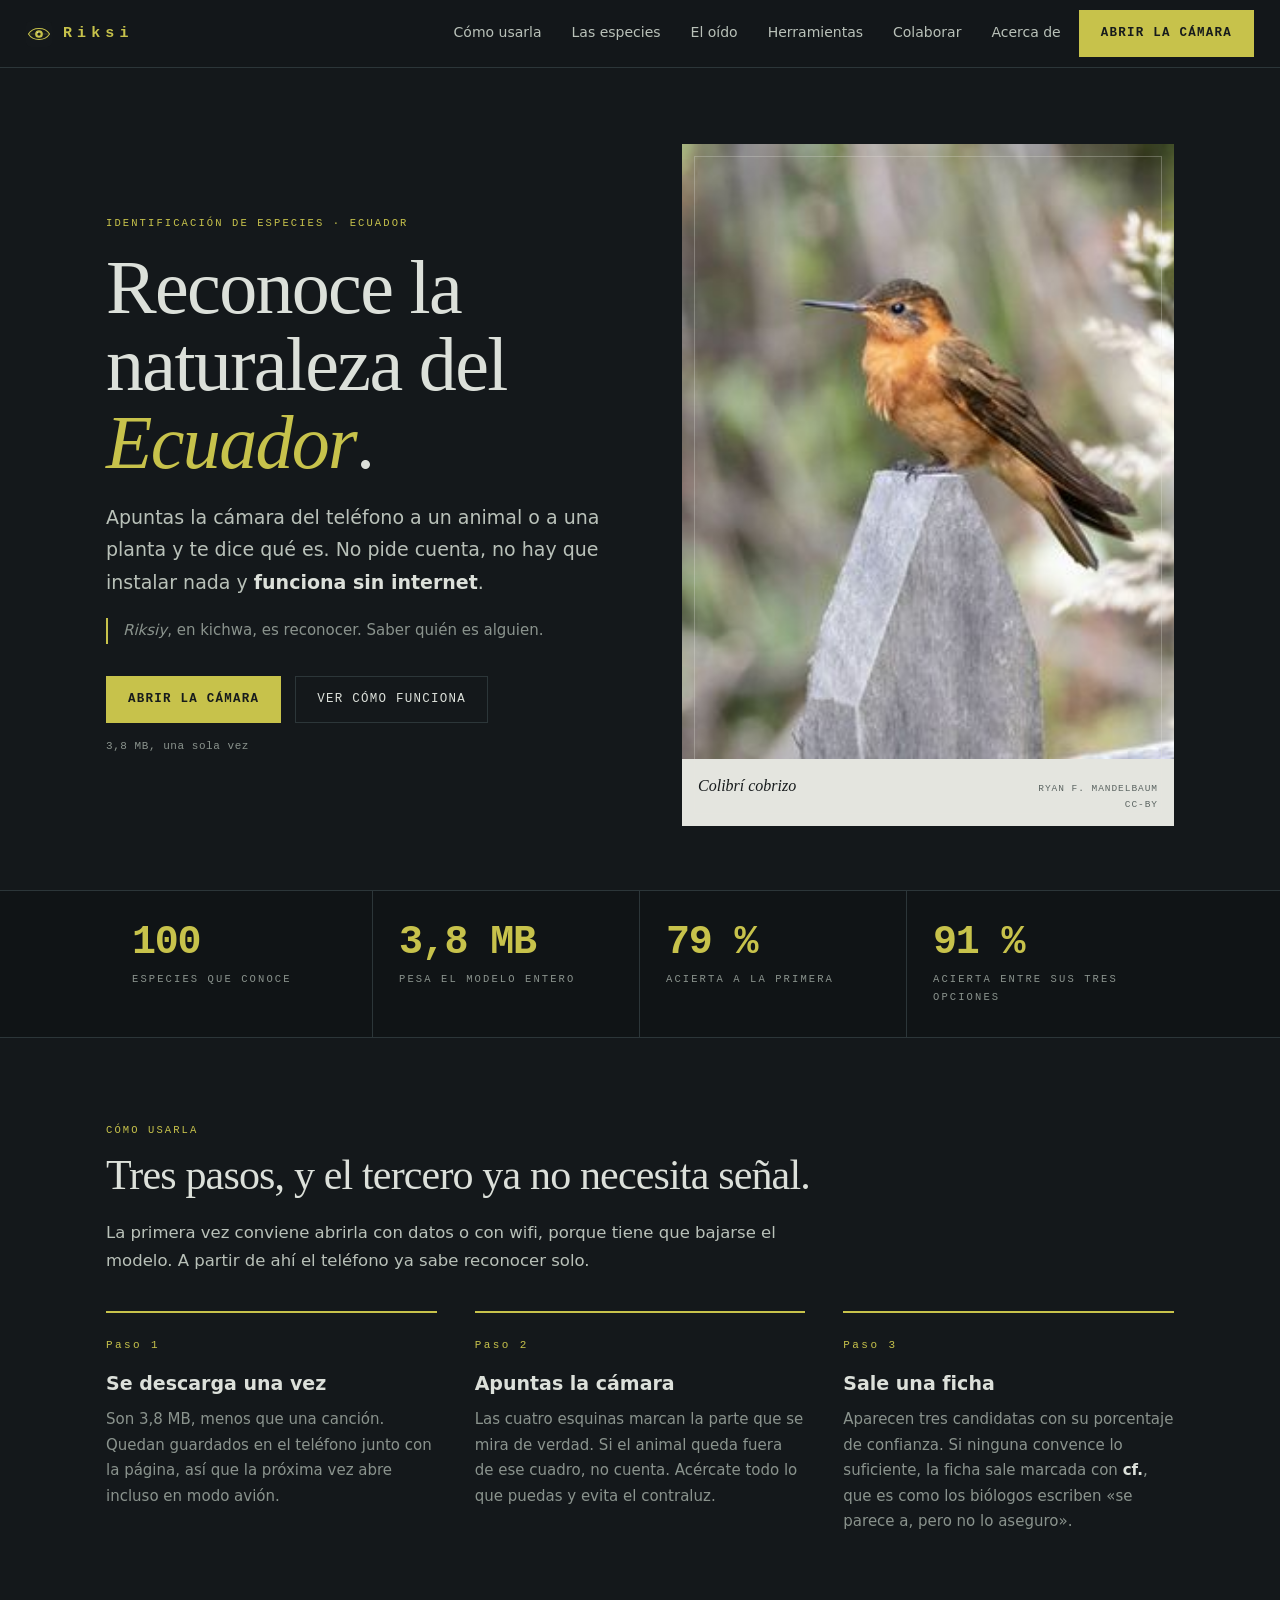
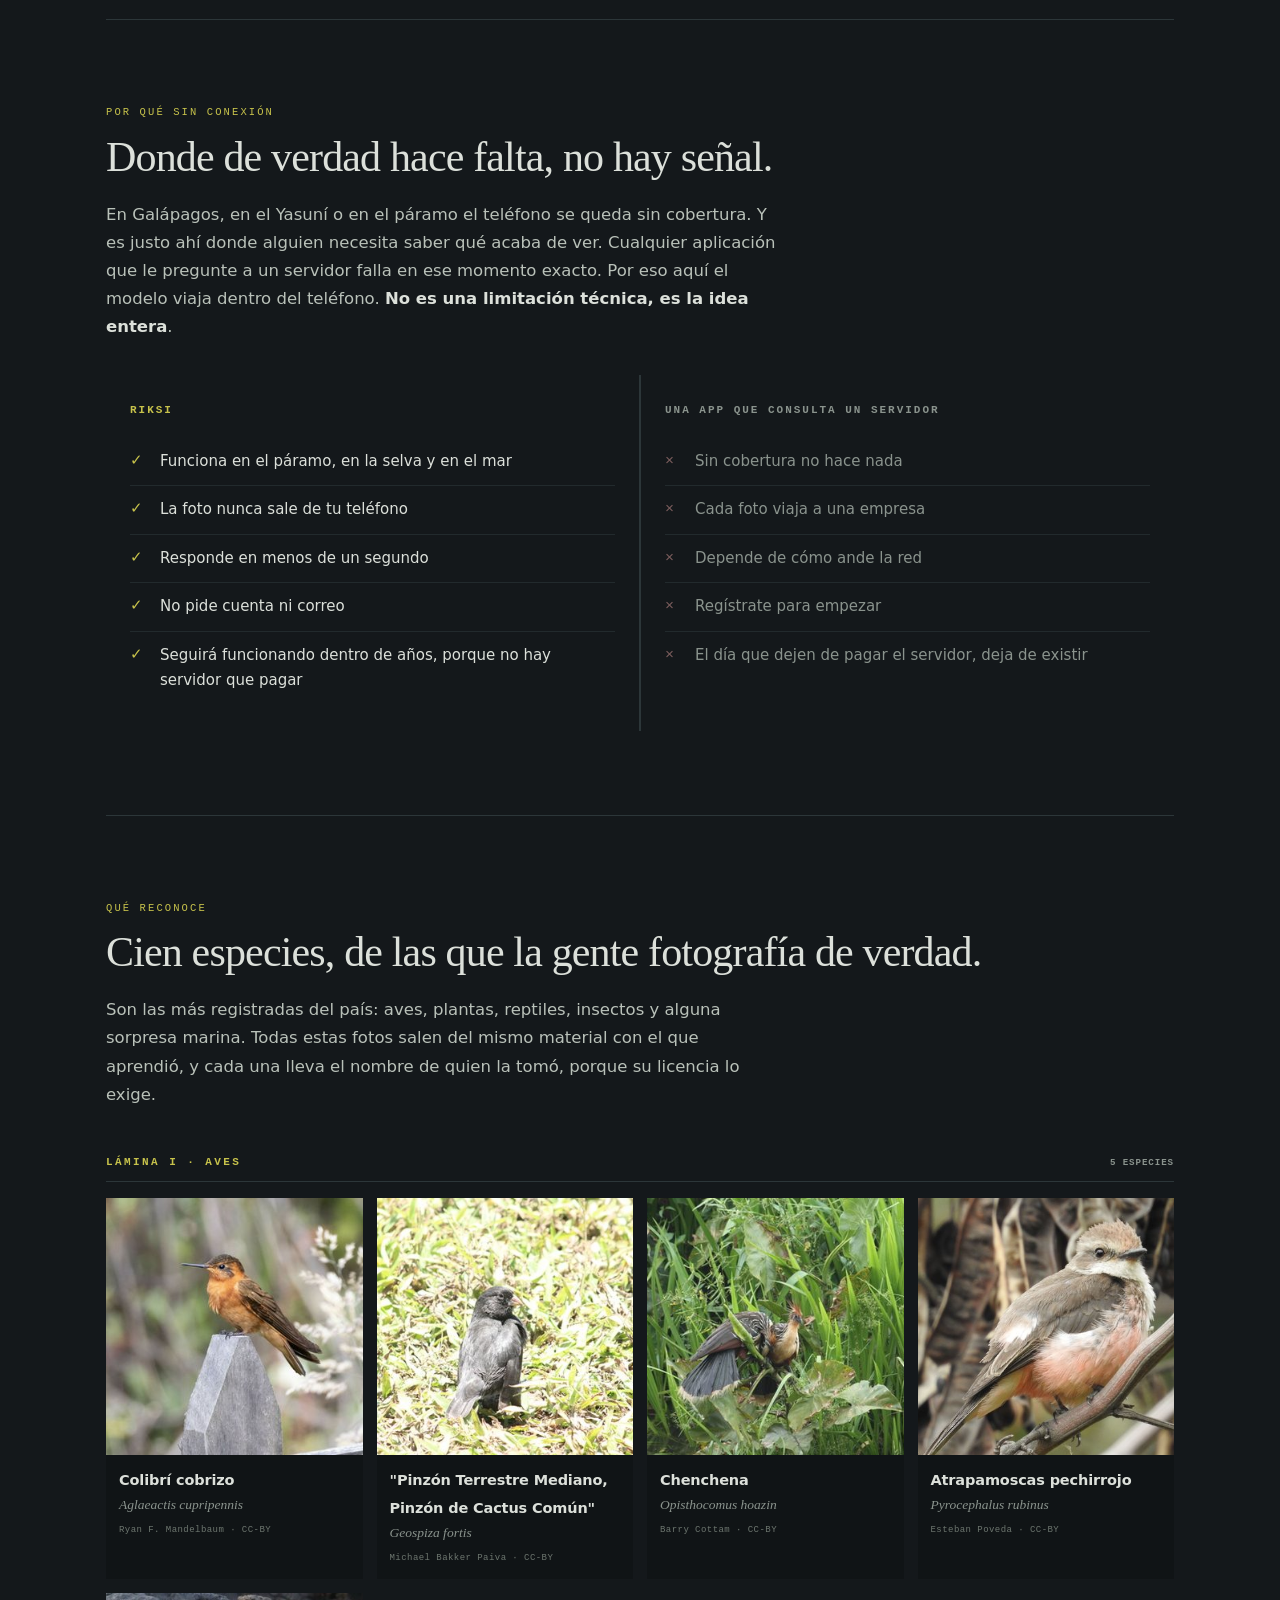
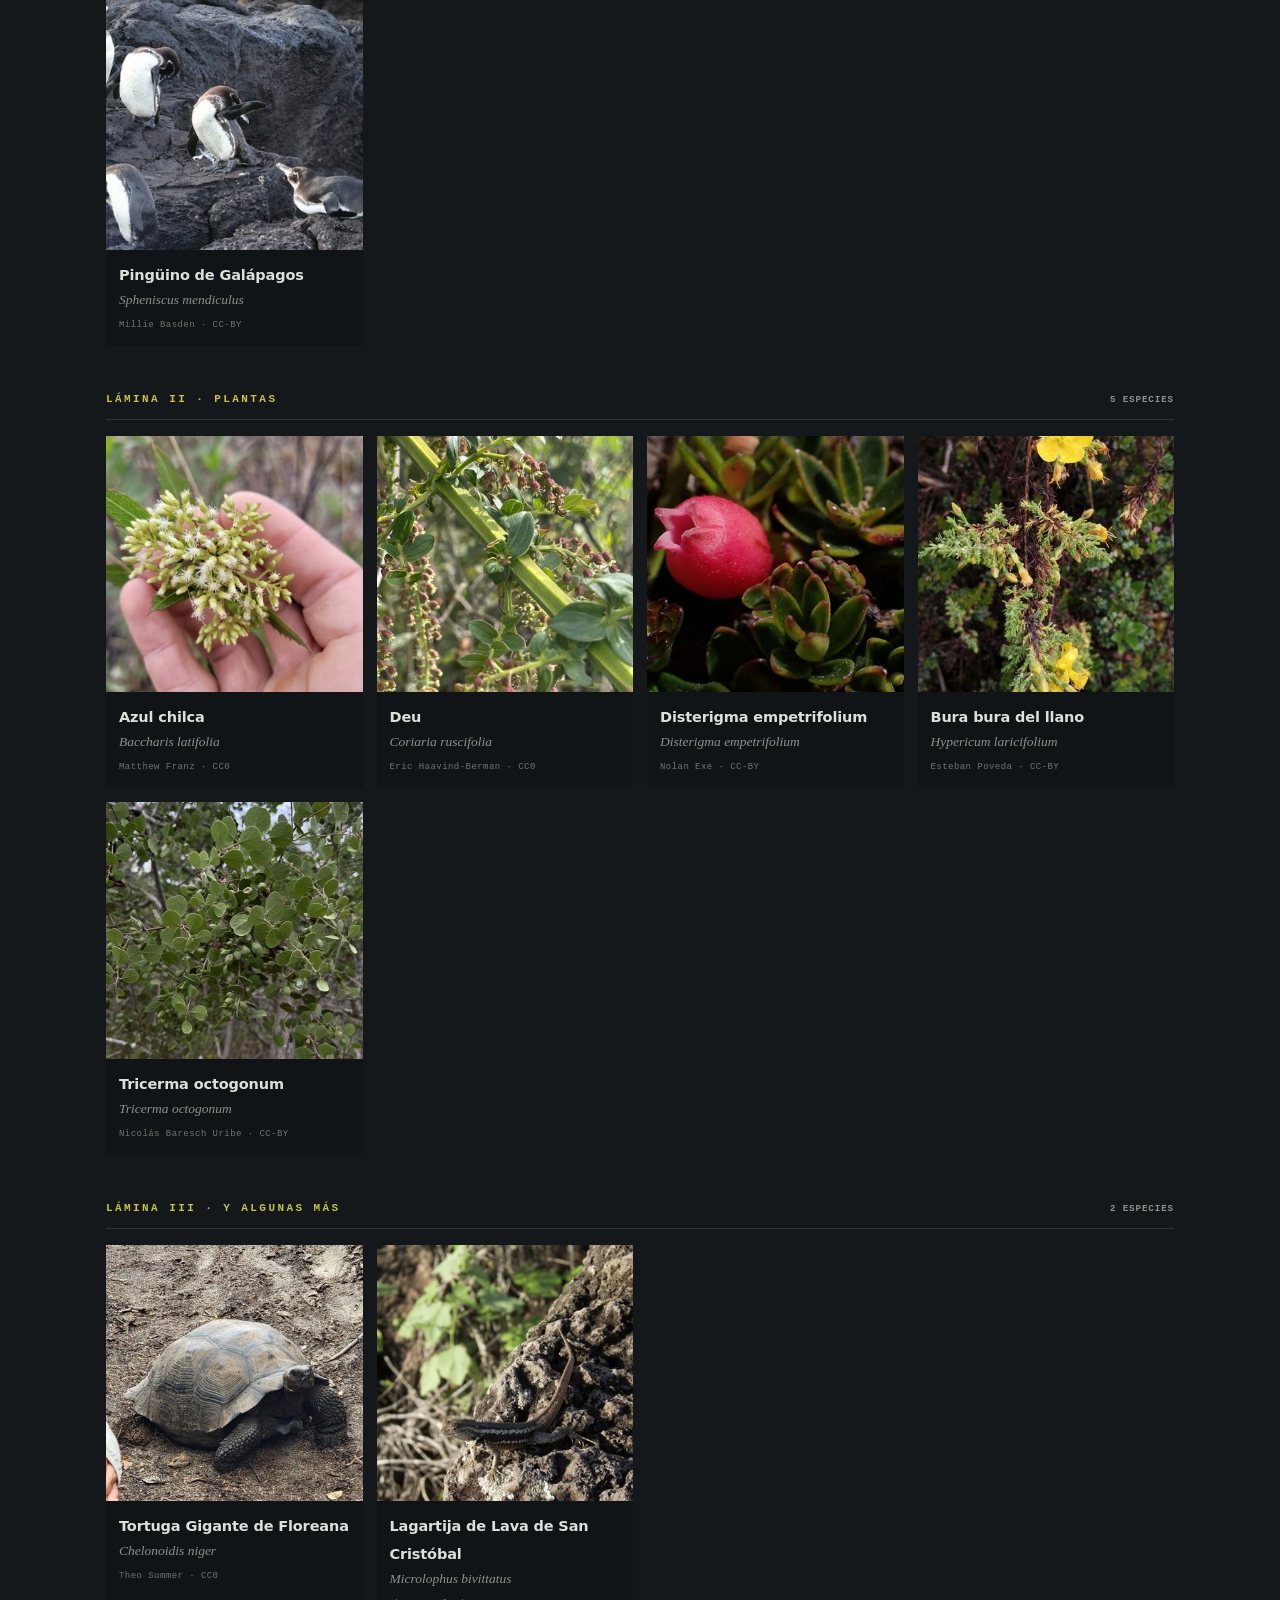
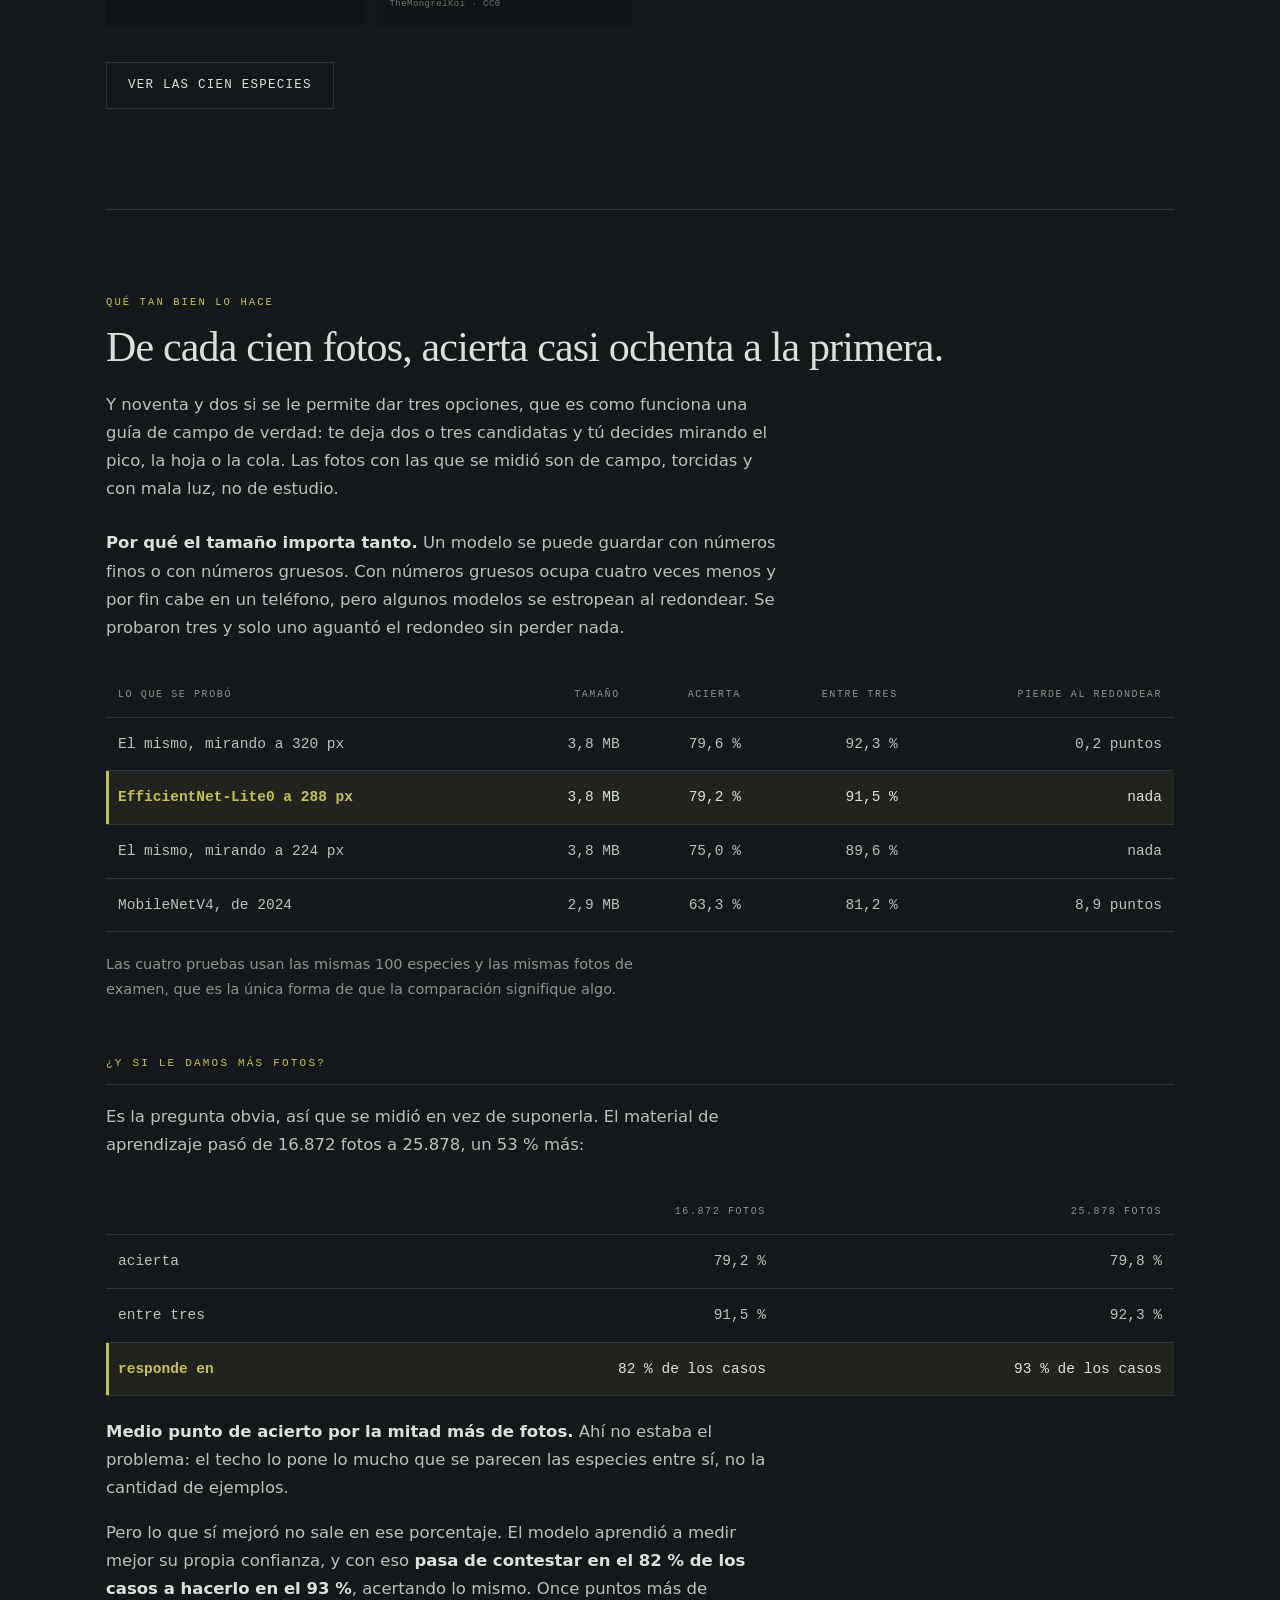
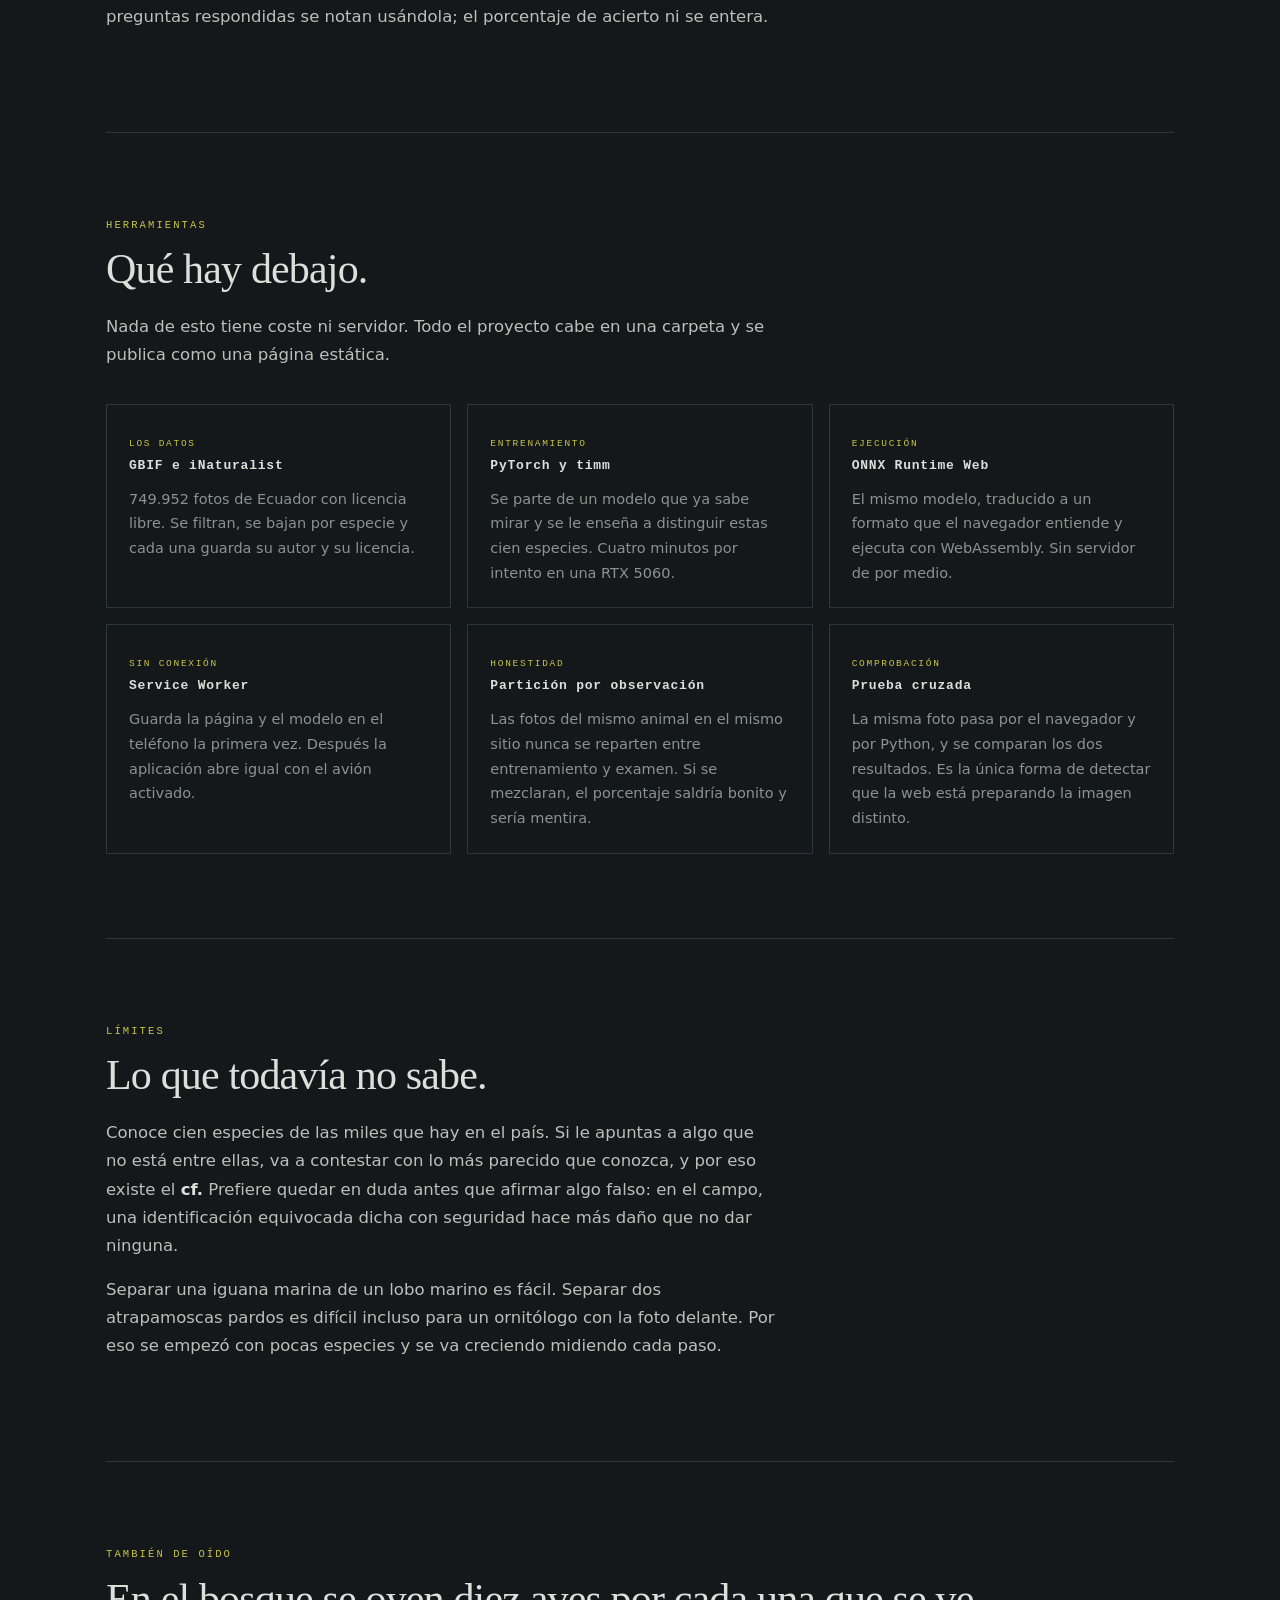
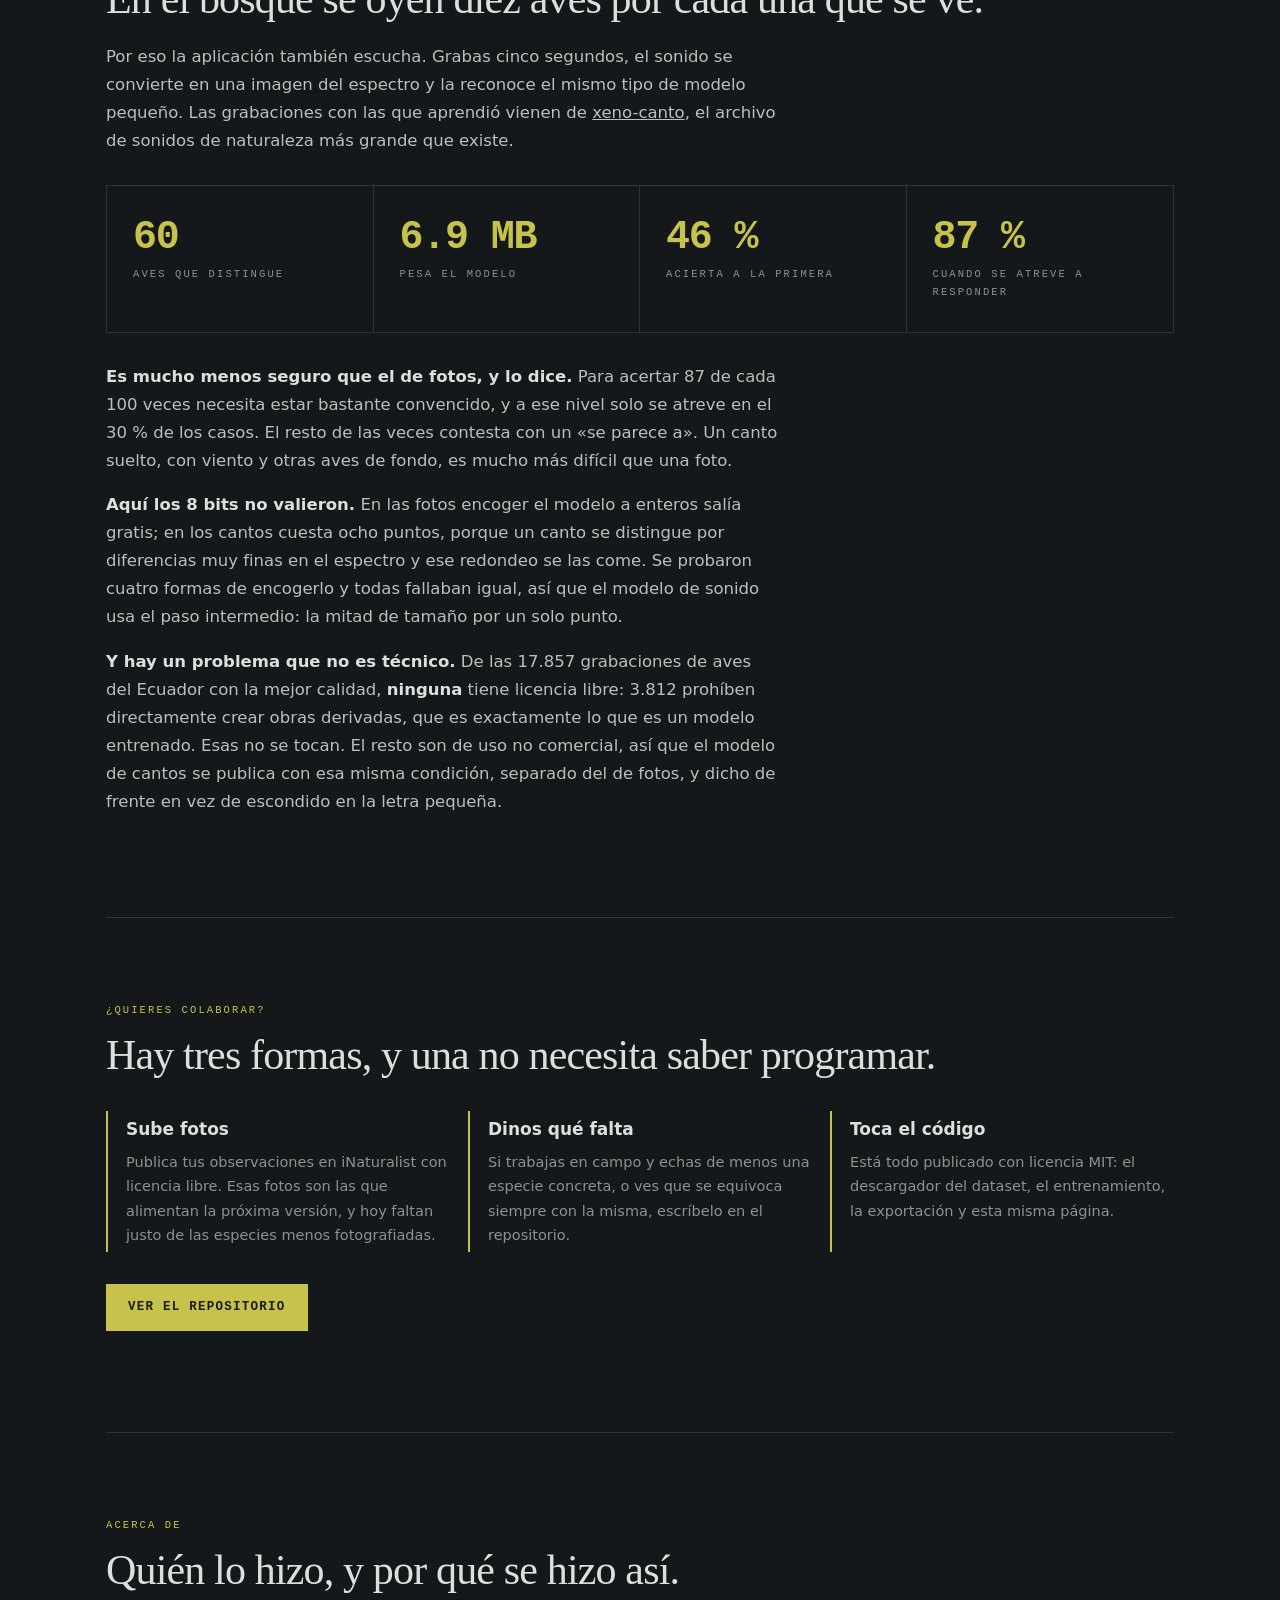
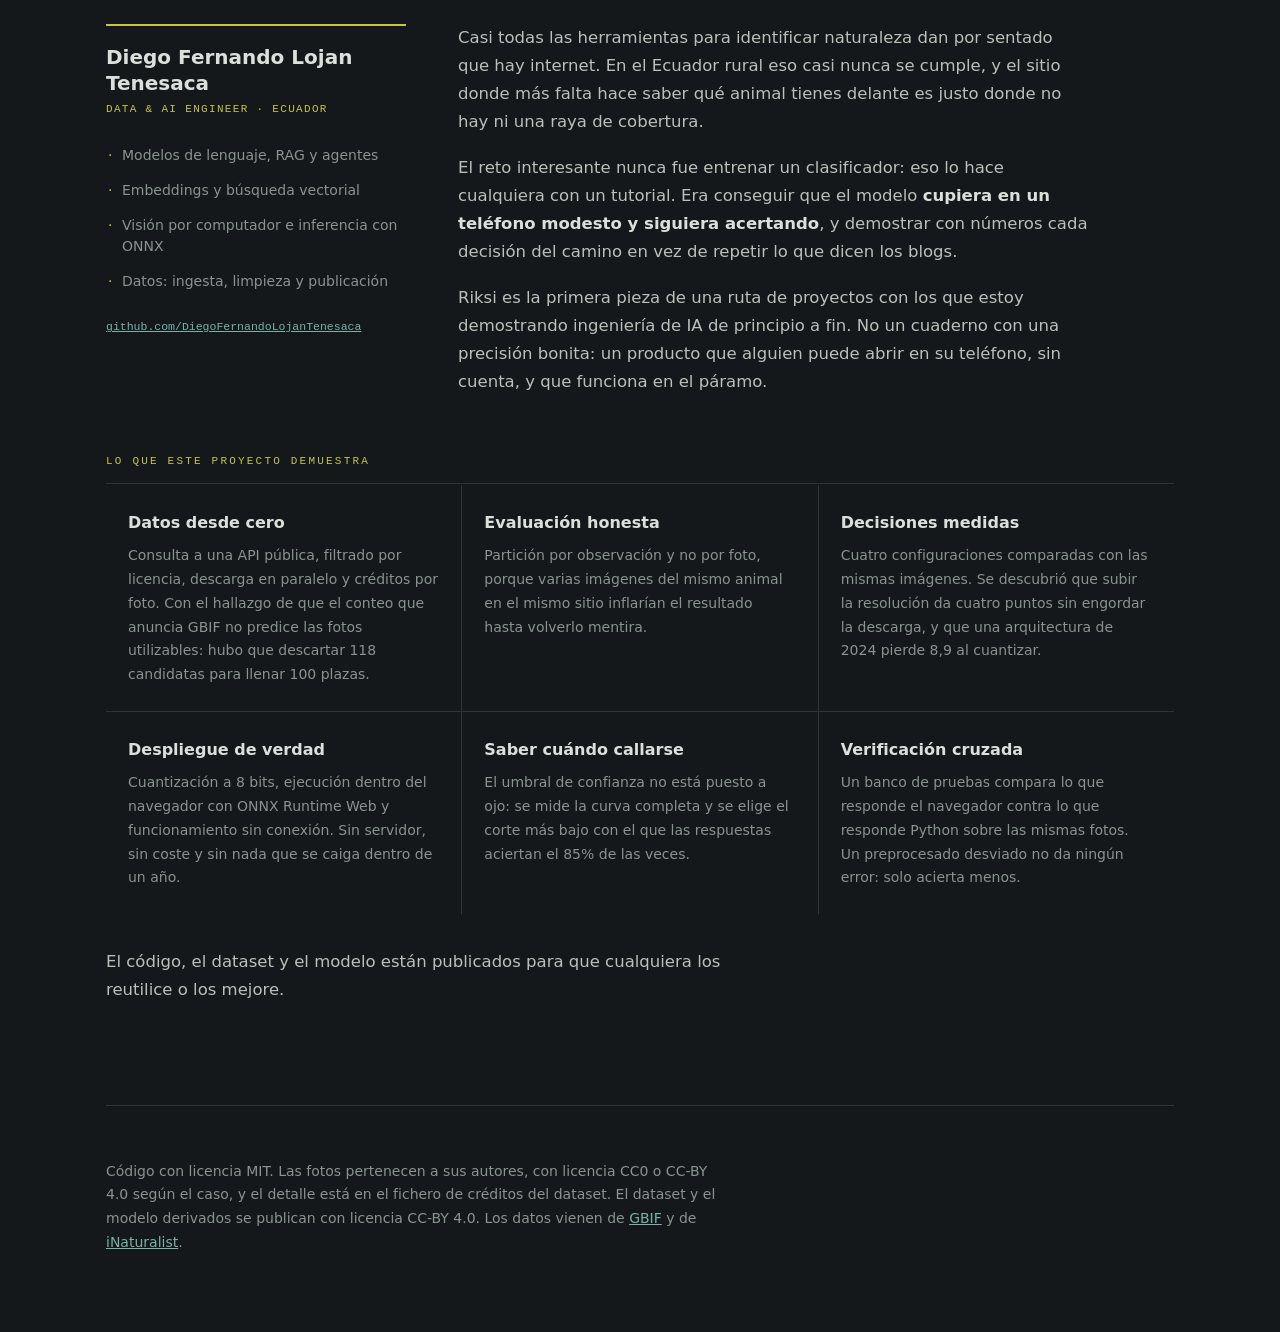
==== docs/index.html @ 8cd759ae "El oído deja de ser lo que viene y pasa a estar La portada y el README publicaban una promesa cuando" ====
<!DOCTYPE html>
<html lang="es">
<head>
<meta charset="utf-8">
<meta name="viewport" content="width=device-width, initial-scale=1">
<meta name="theme-color" content="#14181b">

<title>Riksi · Identifica animales y plantas del Ecuador sin internet</title>
<meta name="description" content="Apunta la cámara a un animal o una planta del Ecuador y te dice qué es. Funciona sin señal, sin cuenta y sin instalar nada: el modelo pesa 3,8 MB y corre dentro del navegador.">
<meta name="keywords" content="identificar especies Ecuador, biodiversidad, sin conexión, offline, Galápagos, aves del Ecuador, plantas, ONNX, inteligencia artificial en el navegador">
<meta name="author" content="Diego Fernando Lojan Tenesaca">
<link rel="canonical" href="https://diegofernandolojantenesaca.github.io/riski/">
<meta property="og:type" content="website">
<meta property="og:locale" content="es_EC">
<meta property="og:title" content="Riksi · Identifica animales y plantas del Ecuador sin internet">
<meta property="og:description" content="Apuntas la cámara y te dice qué es. Sin señal, sin cuenta, sin instalar nada.">
<meta property="og:image" content="portada.jpg">
<meta name="twitter:card" content="summary_large_image">
<link rel="icon" href="icono.svg">
<link rel="manifest" href="manifest.json">
<meta name="apple-mobile-web-app-capable" content="yes">
<meta name="apple-mobile-web-app-title" content="Riksi">
<link rel="stylesheet" href="estilo.css">
<script type="application/ld+json">
{
  "@context": "https://schema.org",
  "@type": "WebApplication",
  "name": "Riksi",
  "applicationCategory": "EducationalApplication",
  "operatingSystem": "Cualquier navegador",
  "description": "Identificación de especies del Ecuador que funciona sin conexión, con el modelo ejecutándose dentro del navegador.",
  "inLanguage": "es-EC",
  "isAccessibleForFree": true,
  "offers": { "@type": "Offer", "price": "0", "priceCurrency": "USD" },
  "author": { "@type": "Person", "name": "Diego Fernando Lojan Tenesaca" },
  "license": "https://opensource.org/licenses/MIT"
}
</script>
</head>
<body>

<header class="barra">
  <a class="marca" href="index.html"><img src="icono.svg" alt="">Riksi</a>
  <nav class="menu">
    <a href="#como">Cómo usarla</a>
    <a href="especies.html">Las especies</a>
    <a href="#oido">El oído</a>
    <a href="#herramientas">Herramientas</a>
    <a href="#colaborar">Colaborar</a>
    <a href="#acerca">Acerca de</a>
  </nav>
  <a class="boton" href="app.html">Abrir la cámara</a>
</header>

<div class="envoltura">

  <div class="hero">
    <div class="asoma">
      <span class="etiqueta">Identificación de especies · Ecuador</span>
      <h1>Reconoce la naturaleza del <em>Ecuador</em>.</h1>
      <p class="bajada">Apuntas la cámara del teléfono a un animal o a una planta
        y te dice qué es. No pide cuenta, no hay que instalar nada y
        <b>funciona sin internet</b>.</p>
      <p class="kichwa"><i>Riksiy</i>, en kichwa, es reconocer. Saber quién es
        alguien.</p>
      <div class="acciones">
        <a class="boton" href="app.html">Abrir la cámara</a>
        <a class="boton hueco" href="#como">Ver cómo funciona</a>
        <small>3,8&nbsp;MB, una sola vez</small>
      </div>
    </div>
    <figure class="lamina asoma" id="lamina" style="margin:0"></figure>
  </div>
</div>

<div class="franja">
  <div class="envoltura">
    <div class="cifras">
      <div class="cifra"><b data-cuenta="100" id="c-especies">100</b><span class="etiqueta">especies que conoce</span></div>
      <div class="cifra"><b id="c-peso">3,8 MB</b><span class="etiqueta">pesa el modelo entero</span></div>
      <div class="cifra"><b data-cuenta="79" data-sufijo="&nbsp;%" id="c-top1">79 %</b><span class="etiqueta">acierta a la primera</span></div>
      <div class="cifra"><b data-cuenta="91" data-sufijo="&nbsp;%" id="c-top3">91 %</b><span class="etiqueta">acierta entre sus tres opciones</span></div>
    </div>
  </div>
</div>

<div class="envoltura">

  <section id="como" class="asoma">
    <span class="etiqueta">Cómo usarla</span>
    <h2>Tres pasos, y el tercero ya no necesita señal.</h2>
    <p>La primera vez conviene abrirla con datos o con wifi, porque tiene que
      bajarse el modelo. A partir de ahí el teléfono ya sabe reconocer solo.</p>
    <div class="pasos">
      <div class="paso">
        <span class="n">Paso 1</span>
        <h3>Se descarga una vez</h3>
        <p>Son 3,8 MB, menos que una canción. Quedan guardados en el teléfono
          junto con la página, así que la próxima vez abre incluso en modo avión.</p>
      </div>
      <div class="paso">
        <span class="n">Paso 2</span>
        <h3>Apuntas la cámara</h3>
        <p>Las cuatro esquinas marcan la parte que se mira de verdad. Si el
          animal queda fuera de ese cuadro, no cuenta. Acércate todo lo que
          puedas y evita el contraluz.</p>
      </div>
      <div class="paso">
        <span class="n">Paso 3</span>
        <h3>Sale una ficha</h3>
        <p>Aparecen tres candidatas con su porcentaje de confianza. Si ninguna
          convence lo suficiente, la ficha sale marcada con <b>cf.</b>, que es
          como los biólogos escriben «se parece a, pero no lo aseguro».</p>
      </div>
    </div>
  </section>

  <section class="asoma">
    <span class="etiqueta">Por qué sin conexión</span>
    <h2>Donde de verdad hace falta, no hay señal.</h2>
    <p>En Galápagos, en el Yasuní o en el páramo el teléfono se queda sin
      cobertura. Y es justo ahí donde alguien necesita saber qué acaba de ver.
      Cualquier aplicación que le pregunte a un servidor falla en ese momento
      exacto. Por eso aquí el modelo viaja dentro del teléfono. <b>No es una
      limitación técnica, es la idea entera</b>.</p>

    <div class="versus">
      <div class="propia">
        <h3>Riksi</h3>
        <ul>
          <li>Funciona en el páramo, en la selva y en el mar</li>
          <li>La foto nunca sale de tu teléfono</li>
          <li>Responde en menos de un segundo</li>
          <li>No pide cuenta ni correo</li>
          <li>Seguirá funcionando dentro de años, porque no hay servidor que pagar</li>
        </ul>
      </div>
      <div class="otra">
        <h3>Una app que consulta un servidor</h3>
        <ul>
          <li>Sin cobertura no hace nada</li>
          <li>Cada foto viaja a una empresa</li>
          <li>Depende de cómo ande la red</li>
          <li>Regístrate para empezar</li>
          <li>El día que dejen de pagar el servidor, deja de existir</li>
        </ul>
      </div>
    </div>
  </section>

  <section id="reconoce" class="asoma">
    <span class="etiqueta">Qué reconoce</span>
    <h2>Cien especies, de las que la gente fotografía de verdad.</h2>
    <p>Son las más registradas del país: aves, plantas, reptiles, insectos y
      alguna sorpresa marina. Todas estas fotos salen del mismo material con el
      que aprendió, y cada una lleva el nombre de quien la tomó, porque su
      licencia lo exige.</p>
    <div id="laminas"></div>
    <p style="margin-top:36px">
      <a class="boton hueco" href="especies.html">Ver las cien especies</a>
    </p>
  </section>

  <section class="asoma">
    <span class="etiqueta">Qué tan bien lo hace</span>
    <h2>De cada cien fotos, acierta casi ochenta a la primera.</h2>
    <p>Y noventa y dos si se le permite dar tres opciones, que es como funciona una
      guía de campo de verdad: te deja dos o tres candidatas y tú decides
      mirando el pico, la hoja o la cola. Las fotos con las que se midió son de
      campo, torcidas y con mala luz, no de estudio.</p>

    <p style="margin-top:26px"><b>Por qué el tamaño importa tanto.</b> Un modelo
      se puede guardar con números finos o con números gruesos. Con números
      gruesos ocupa cuatro veces menos y por fin cabe en un teléfono, pero
      algunos modelos se estropean al redondear. Se probaron tres y solo uno
      aguantó el redondeo sin perder nada.</p>

    <table class="medidas">
      <thead>
        <tr>
          <th>lo que se probó</th><th>tamaño</th><th>acierta</th>
          <th>entre tres</th><th>pierde al redondear</th>
        </tr>
      </thead>
      <tbody>
        <tr><td>El mismo, mirando a 320 px</td><td>3,8 MB</td><td>79,6 %</td><td>92,3 %</td><td>0,2 puntos</td></tr>
        <tr class="gana"><td>EfficientNet-Lite0 a 288 px</td><td>3,8 MB</td><td>79,2 %</td><td>91,5 %</td><td>nada</td></tr>
        <tr><td>El mismo, mirando a 224 px</td><td>3,8 MB</td><td>75,0 %</td><td>89,6 %</td><td>nada</td></tr>
        <tr><td>MobileNetV4, de 2024</td><td>2,9 MB</td><td>63,3 %</td><td>81,2 %</td><td>8,9 puntos</td></tr>
      </tbody>
    </table>
    <p style="margin-top:20px;font-size:14.5px;color:var(--tenue)">Las cuatro
      pruebas usan las mismas 100 especies y las mismas fotos de examen, que es
      la única forma de que la comparación signifique algo.</p>

    <h3 class="sub" style="margin-top:52px">¿Y si le damos más fotos?</h3>
    <p style="margin-top:18px">Es la pregunta obvia, así que se midió en vez de
      suponerla. El material de aprendizaje pasó de 16.872 fotos a 25.878, un
      53&nbsp;% más:</p>
    <table class="medidas">
      <thead><tr><th></th><th>16.872 fotos</th><th>25.878 fotos</th></tr></thead>
      <tbody>
        <tr><td>acierta</td><td>79,2 %</td><td>79,8 %</td></tr>
        <tr><td>entre tres</td><td>91,5 %</td><td>92,3 %</td></tr>
        <tr class="gana"><td>responde en</td><td>82 % de los casos</td><td>93 % de los casos</td></tr>
      </tbody>
    </table>
    <p style="margin-top:22px"><b>Medio punto de acierto por la mitad más de
      fotos.</b> Ahí no estaba el problema: el techo lo pone lo mucho que se
      parecen las especies entre sí, no la cantidad de ejemplos.</p>
    <p>Pero lo que sí mejoró no sale en ese porcentaje. El modelo aprendió a
      medir mejor su propia confianza, y con eso <b>pasa de contestar en el
      82&nbsp;% de los casos a hacerlo en el 93&nbsp;%</b>, acertando lo mismo.
      Once puntos más de preguntas respondidas se notan usándola; el porcentaje
      de acierto ni se entera.</p>
  </section>

  <section id="herramientas" class="asoma">
    <span class="etiqueta">Herramientas</span>
    <h2>Qué hay debajo.</h2>
    <p>Nada de esto tiene coste ni servidor. Todo el proyecto cabe en una
      carpeta y se publica como una página estática.</p>
    <div class="piezas">
      <div class="pieza">
        <span class="rol">Los datos</span>
        <h3>GBIF e iNaturalist</h3>
        <p>749.952 fotos de Ecuador con licencia libre. Se filtran, se bajan por
          especie y cada una guarda su autor y su licencia.</p>
      </div>
      <div class="pieza">
        <span class="rol">Entrenamiento</span>
        <h3>PyTorch y timm</h3>
        <p>Se parte de un modelo que ya sabe mirar y se le enseña a distinguir
          estas cien especies. Cuatro minutos por intento en una RTX 5060.</p>
      </div>
      <div class="pieza">
        <span class="rol">Ejecución</span>
        <h3>ONNX Runtime Web</h3>
        <p>El mismo modelo, traducido a un formato que el navegador entiende y
          ejecuta con WebAssembly. Sin servidor de por medio.</p>
      </div>
      <div class="pieza">
        <span class="rol">Sin conexión</span>
        <h3>Service Worker</h3>
        <p>Guarda la página y el modelo en el teléfono la primera vez. Después
          la aplicación abre igual con el avión activado.</p>
      </div>
      <div class="pieza">
        <span class="rol">Honestidad</span>
        <h3>Partición por observación</h3>
        <p>Las fotos del mismo animal en el mismo sitio nunca se reparten entre
          entrenamiento y examen. Si se mezclaran, el porcentaje saldría bonito
          y sería mentira.</p>
      </div>
      <div class="pieza">
        <span class="rol">Comprobación</span>
        <h3>Prueba cruzada</h3>
        <p>La misma foto pasa por el navegador y por Python, y se comparan los
          dos resultados. Es la única forma de detectar que la web está
          preparando la imagen distinto.</p>
      </div>
    </div>
  </section>

  <section class="asoma">
    <span class="etiqueta">Límites</span>
    <h2>Lo que todavía no sabe.</h2>
    <p>Conoce cien especies de las miles que hay en el país. Si le apuntas a algo
      que no está entre ellas, va a contestar con lo más parecido que conozca, y
      por eso existe el <b>cf.</b> Prefiere quedar en duda antes que afirmar algo
      falso: en el campo, una identificación equivocada dicha con seguridad hace
      más daño que no dar ninguna.</p>
    <p>Separar una iguana marina de un lobo marino es fácil. Separar dos
      atrapamoscas pardos es difícil incluso para un ornitólogo con la foto
      delante. Por eso se empezó con pocas especies y se va creciendo midiendo
      cada paso.</p>
  </section>

  <section id="oido" class="asoma">
    <span class="etiqueta">También de oído</span>
    <h2>En el bosque se oyen diez aves por cada una que se ve.</h2>
    <p>Por eso la aplicación también escucha. Grabas cinco segundos, el sonido
      se convierte en una imagen del espectro y la reconoce el mismo tipo de
      modelo pequeño. Las grabaciones con las que aprendió vienen de
      <a href="https://xeno-canto.org">xeno-canto</a>, el archivo de sonidos de
      naturaleza más grande que existe.</p>

    <div class="cifras" style="margin:30px 0;border:1px solid var(--marea)">
      <div class="cifra"><b>60</b><span class="etiqueta">aves que distingue</span></div>
      <div class="cifra"><b>6.9 MB</b><span class="etiqueta">pesa el modelo</span></div>
      <div class="cifra"><b>46 %</b><span class="etiqueta">acierta a la primera</span></div>
      <div class="cifra"><b>87 %</b><span class="etiqueta">cuando se atreve a responder</span></div>
    </div>

    <p><b>Es mucho menos seguro que el de fotos, y lo dice.</b> Para acertar
      87 de cada 100 veces necesita estar bastante
      convencido, y a ese nivel solo se atreve en el
      30&nbsp;% de los casos. El resto de las veces
      contesta con un «se parece a». Un canto suelto, con viento y otras aves
      de fondo, es mucho más difícil que una foto.</p>

    <p><b>Aquí los 8 bits no valieron.</b> En las fotos encoger el modelo a
      enteros salía gratis; en los cantos cuesta ocho puntos, porque un canto se
      distingue por diferencias muy finas en el espectro y ese redondeo se las
      come. Se probaron cuatro formas de encogerlo y todas fallaban igual, así
      que el modelo de sonido usa el paso intermedio: la mitad de tamaño por un
      solo punto.</p>
    <p><b>Y hay un problema que no es técnico.</b> De las 17.857
      grabaciones de aves del Ecuador con la mejor calidad, <b>ninguna</b> tiene
      licencia libre: 3.812 prohíben directamente crear obras derivadas, que es
      exactamente lo que es un modelo entrenado. Esas no se tocan. El resto son
      de uso no comercial, así que el modelo de cantos se publica con esa misma
      condición, separado del de fotos, y dicho de frente en vez de escondido en
      la letra pequeña.</p>
  </section>

  <section id="colaborar" class="asoma">
    <span class="etiqueta">¿Quieres colaborar?</span>
    <h2>Hay tres formas, y una no necesita saber programar.</h2>
    <div class="aportes">
      <div class="aporte">
        <h3>Sube fotos</h3>
        <p>Publica tus observaciones en iNaturalist con licencia libre. Esas
          fotos son las que alimentan la próxima versión, y hoy faltan justo de
          las especies menos fotografiadas.</p>
      </div>
      <div class="aporte">
        <h3>Dinos qué falta</h3>
        <p>Si trabajas en campo y echas de menos una especie concreta, o ves que
          se equivoca siempre con la misma, escríbelo en el repositorio.</p>
      </div>
      <div class="aporte">
        <h3>Toca el código</h3>
        <p>Está todo publicado con licencia MIT: el descargador del dataset, el
          entrenamiento, la exportación y esta misma página.</p>
      </div>
    </div>
    <p style="margin-top:32px">
      <a class="boton" href="https://github.com/DiegoFernandoLojanTenesaca/riski">Ver el repositorio</a>
    </p>
  </section>

  <section id="acerca" class="asoma">
    <span class="etiqueta">Acerca de</span>
    <h2>Quién lo hizo, y por qué se hizo así.</h2>

    <div class="ficha-autor">
      <div class="tarjeta">
        <b>Diego Fernando Lojan Tenesaca</b>
        <span>Data &amp; AI Engineer · Ecuador</span>
        <ul>
          <li>Modelos de lenguaje, RAG y agentes</li>
          <li>Embeddings y búsqueda vectorial</li>
          <li>Visión por computador e inferencia con ONNX</li>
          <li>Datos: ingesta, limpieza y publicación</li>
        </ul>
        <a href="https://github.com/DiegoFernandoLojanTenesaca">github.com/DiegoFernandoLojanTenesaca</a>
      </div>

      <div class="relato">
        <p>Casi todas las herramientas para identificar naturaleza dan por
          sentado que hay internet. En el Ecuador rural eso casi nunca se
          cumple, y el sitio donde más falta hace saber qué animal tienes
          delante es justo donde no hay ni una raya de cobertura.</p>

        <p>El reto interesante nunca fue entrenar un clasificador: eso lo hace
          cualquiera con un tutorial. Era conseguir que el modelo <b>cupiera en
          un teléfono modesto y siguiera acertando</b>, y demostrar con números
          cada decisión del camino en vez de repetir lo que dicen los blogs.</p>

        <p>Riksi es la primera pieza de una ruta de proyectos con los que estoy
          demostrando ingeniería de IA de principio a fin. No un cuaderno con
          una precisión bonita: un producto que alguien puede abrir en su
          teléfono, sin cuenta, y que funciona en el páramo.</p>
      </div>
    </div>

    <h3 class="sub">Lo que este proyecto demuestra</h3>
    <div class="demuestra">
      <div>
        <b>Datos desde cero</b>
        <p>Consulta a una API pública, filtrado por licencia, descarga en
          paralelo y créditos por foto. Con el hallazgo de que el conteo que
          anuncia GBIF no predice las fotos utilizables: hubo que descartar 118
          candidatas para llenar 100 plazas.</p>
      </div>
      <div>
        <b>Evaluación honesta</b>
        <p>Partición por observación y no por foto, porque varias imágenes del
          mismo animal en el mismo sitio inflarían el resultado hasta volverlo
          mentira.</p>
      </div>
      <div>
        <b>Decisiones medidas</b>
        <p>Cuatro configuraciones comparadas con las mismas imágenes. Se
          descubrió que subir la resolución da cuatro puntos sin engordar la
          descarga, y que una arquitectura de 2024 pierde 8,9 al cuantizar.</p>
      </div>
      <div>
        <b>Despliegue de verdad</b>
        <p>Cuantización a 8 bits, ejecución dentro del navegador con ONNX
          Runtime Web y funcionamiento sin conexión. Sin servidor, sin coste y
          sin nada que se caiga dentro de un año.</p>
      </div>
      <div>
        <b>Saber cuándo callarse</b>
        <p>El umbral de confianza no está puesto a ojo: se mide la curva
          completa y se elige el corte más bajo con el que las respuestas
          aciertan el 85% de las veces.</p>
      </div>
      <div>
        <b>Verificación cruzada</b>
        <p>Un banco de pruebas compara lo que responde el navegador contra lo
          que responde Python sobre las mismas fotos. Un preprocesado desviado
          no da ningún error: solo acierta menos.</p>
      </div>
    </div>

    <p style="margin-top:34px">El código, el dataset y el modelo están
      publicados para que cualquiera los reutilice o los mejore.</p>
  </section>

  <footer class="pie">
    <p>Código con licencia MIT. Las fotos pertenecen a sus autores, con licencia
      CC0 o CC-BY 4.0 según el caso, y el detalle está en el fichero de créditos
      del dataset. El dataset y el modelo derivados se publican con licencia
      CC-BY 4.0. Los datos vienen de <a href="https://www.gbif.org">GBIF</a> y de
      <a href="https://www.inaturalist.org">iNaturalist</a>.</p>
  </footer>
</div>

<script>
/* La portada se rellena con los mismos ficheros que usa la aplicación. Si se
   reentrena con más especies, las cifras y las fotos se actualizan solas y no
   quedan dos verdades que mantener a mano. */
const quieto = matchMedia("(prefers-reduced-motion: reduce)").matches;

fetch("catalogo/catalogo.json").then((r) => r.json()).then((lista) => {
  const primera = lista[0];
  if (primera) {
    document.querySelector("#lamina").innerHTML = `
      <img src="catalogo/${primera.archivo}" alt="${primera.comun || primera.especie}">
      <div class="marco"></div>
      <figcaption>
        <i>${primera.comun || primera.especie}</i>
        <span>${primera.autor || "autor desconocido"}<br>${primera.licencia}</span>
      </figcaption>`;
  }

  // En la portada van doce, repartidas a lo largo del listado. Las cien
  // completas tienen su propia página: aquí solo hacen falta las suficientes
  // para que se entienda de qué va.
  const paso = Math.max(1, Math.floor(lista.length / 12));
  const seleccion = lista.filter((_, i) => i % paso === 0).slice(0, 12);

  // Agrupadas como en una guía impresa: una lámina por grupo, y los grupos con
  // una sola especie se juntan al final para no dejar filas huérfanas.
  const porGrupo = {};
  for (const m of seleccion) (porGrupo[m.grupo || "Otras"] ??= []).push(m);
  const grandes = Object.entries(porGrupo).filter(([, v]) => v.length > 1)
    .sort((a, b) => b[1].length - a[1].length);
  const sueltas = Object.entries(porGrupo).filter(([, v]) => v.length === 1).flatMap(([, v]) => v);
  if (sueltas.length) grandes.push(["Y algunas más", sueltas]);

  document.querySelector("#laminas").innerHTML = grandes.map(([grupo, fotos], n) => `
    <div class="grupo">
      <h3>Lámina ${"I".repeat(n + 1)} · ${grupo} <small>${fotos.length} especies</small></h3>
      <div class="rejilla">
        ${fotos.map((m) => `
          <figure>
            <div class="foto"><img src="catalogo/${m.archivo}" alt="${m.comun || m.especie}" loading="lazy"></div>
            <figcaption>
              <span class="comun">${m.comun || m.especie}</span>
              <span class="cientifico">${m.especie}</span>
              <small>${m.autor || "autor desconocido"} · ${m.licencia}</small>
            </figcaption>
          </figure>`).join("")}
      </div>
    </div>`).join("");
}).catch(() => {});

fetch("modelo/metricas.json").then((r) => r.ok ? r.json() : null).then((m) => {
  if (!m) return;
  const pon = (id, valor, texto) => {
    const el = document.querySelector(id);
    el.dataset.cuenta = valor;
    el.textContent = texto;
  };
  pon("#c-especies", m.clases, m.clases);
  pon("#c-top1", Math.round(m.int8.top1 * 100), Math.round(m.int8.top1 * 100) + " %");
  pon("#c-top3", Math.round(m.int8.top3 * 100), Math.round(m.int8.top3 * 100) + " %");
  document.querySelector("#c-peso").textContent = m.int8.mb.toFixed(1).replace(".", ",") + " MB";
}).catch(() => {});

// Aparecer al desplazar, y los números contando cuando entran en pantalla.
const ojo = new IntersectionObserver((entradas) => {
  for (const e of entradas) {
    if (!e.isIntersecting) continue;
    e.target.classList.add("visible");
    ojo.unobserve(e.target);
    for (const n of e.target.querySelectorAll("[data-cuenta]")) contar(n);
  }
}, { rootMargin: "0px 0px -12% 0px" });

function contar(el) {
  const fin = Number(el.dataset.cuenta);
  const sufijo = el.dataset.sufijo ? " %" : "";
  if (quieto || !fin) return;
  const t0 = performance.now(), dur = 900;
  const paso = (t) => {
    const k = Math.min(1, (t - t0) / dur);
    el.textContent = Math.round(fin * (1 - Math.pow(1 - k, 3))) + sufijo;
    if (k < 1) requestAnimationFrame(paso);
  };
  requestAnimationFrame(paso);
}

document.querySelectorAll(".asoma, .franja").forEach((el) => ojo.observe(el));

if ("serviceWorker" in navigator && location.protocol !== "file:") {
  navigator.serviceWorker.register("sw.js").catch(() => {});
}
</script>
</body>
</html>
---- docs/estilo.css ----
/* Riksi — basalto y liquen.
 * La roca volcánica de Galápagos y el amarillo que crece encima. La ficha de
 * determinación es papel de archivo: un documento de trabajo, no una postal.
 *
 * Tres familias con un trabajo cada una:
 *   serif  → titulares y nombres de especie (la cursiva científica es la
 *            convención real de cualquier guía de campo)
 *   sans   → prosa
 *   mono   → datos, etiquetas y cualquier número que se compare con otro
 */
:root {
  --basalto: #14181b;
  --basalto-2: #1a2023;
  --basalto-3: #101416;
  --marea: #2c3639;
  --papel: #e4e5df;
  --tinta: #171b1c;
  --tinta-2: #5d6663;
  --linea: rgba(23,27,28,.16);
  --liquen: #c7c24b;
  --liquen-2: #9a9526;
  --agua: #79b0a8;
  --texto: #dce0da;
  --suave: #b9c1b9;
  --tenue: #8a938d;

  --mono: ui-monospace, "SF Mono", "Cascadia Mono", "Roboto Mono", Menlo, Consolas, monospace;
  --serif: Georgia, "Iowan Old Style", "Times New Roman", serif;
  --sans: system-ui, -apple-system, "Segoe UI", Roboto, sans-serif;
  --panel: 380px;
  --barra: 68px;
}

* { box-sizing: border-box; }
html { scroll-behavior: smooth; scroll-padding-top: calc(var(--barra) + 12px); }
body {
  margin: 0; background: var(--basalto); color: var(--texto);
  font-family: var(--sans); font-size: 16.5px; line-height: 1.7;
  -webkit-tap-highlight-color: transparent;
}
img { max-width: 100%; }
a { color: inherit; }
:focus-visible { outline: 2px solid var(--agua); outline-offset: 3px; }
[hidden] { display: none !important; }

.etiqueta {
  display: block; font-family: var(--mono); font-size: 10.5px;
  letter-spacing: .2em; text-transform: uppercase; color: var(--liquen);
}
.envoltura { max-width: 1120px; margin: 0 auto; padding: 0 26px; }

/* ── barra ──────────────────────────────────────────────────────── */
.barra {
  position: sticky; top: 0; z-index: 20; height: var(--barra);
  display: flex; align-items: center; gap: 18px; padding: 0 26px;
  background: rgba(20,24,27,.92); backdrop-filter: blur(10px);
  border-bottom: 1px solid var(--marea);
}
.marca {
  display: flex; align-items: center; gap: 11px; text-decoration: none;
  font-family: var(--mono); font-size: 15px; font-weight: 700;
  letter-spacing: .34em; color: var(--liquen);
}
.marca img { width: 26px; height: 26px; }
.menu { display: none; margin-left: auto; gap: 30px; align-items: center; }
@media (min-width: 900px) { .menu { display: flex; } }
.menu a {
  text-decoration: none; color: var(--suave); font-size: 14px;
  padding: 6px 0; border-bottom: 1px solid transparent; transition: .15s;
}
.menu a:hover { color: var(--texto); border-bottom-color: var(--liquen); }
.barra .boton { margin-left: auto; }
@media (min-width: 900px) { .barra .boton { margin-left: 0; } }

.boton {
  display: inline-block; background: var(--liquen); color: var(--tinta);
  text-decoration: none; font-family: var(--mono); font-size: 12.5px; font-weight: 700;
  letter-spacing: .1em; text-transform: uppercase; padding: 13px 22px;
  border: 0; cursor: pointer; transition: transform .14s, box-shadow .14s;
}
.boton:hover { transform: translateY(-2px); box-shadow: 0 8px 22px rgba(199,194,75,.22); }
.boton.hueco { background: none; color: var(--texto); box-shadow: inset 0 0 0 1px var(--marea); font-weight: 400; }
.boton.hueco:hover { box-shadow: inset 0 0 0 1px var(--liquen); }

/* ── entrada al desplazar ───────────────────────────────────────── */
.asoma { opacity: 0; transform: translateY(18px); transition: opacity .7s ease, transform .7s cubic-bezier(.2,.8,.3,1); }
.asoma.visible { opacity: 1; transform: none; }
@media (prefers-reduced-motion: reduce) {
  .asoma { opacity: 1; transform: none; transition: none; }
  html { scroll-behavior: auto; }
}

/* ── hero ───────────────────────────────────────────────────────── */
.hero { padding: 76px 0 64px; display: grid; gap: 40px; align-items: center; }
@media (min-width: 900px) { .hero { grid-template-columns: 1.02fr .98fr; gap: 64px; } }
.hero h1 {
  font-family: var(--serif); font-weight: 400; font-size: clamp(44px, 7.4vw, 76px);
  line-height: 1.02; margin: 16px 0 0; letter-spacing: -.022em;
}
.hero h1 em { font-style: italic; color: var(--liquen); }
.hero .bajada { font-size: 19px; color: var(--suave); max-width: 48ch; margin: 20px 0 0; }
.hero .bajada b { color: var(--texto); font-weight: 600; }
.kichwa {
  margin-top: 20px; padding-left: 15px; border-left: 2px solid var(--liquen);
  color: var(--tenue); font-size: 15px; max-width: 46ch;
}
.acciones { display: flex; flex-wrap: wrap; gap: 14px; align-items: center; margin-top: 32px; }
.acciones small { font-family: var(--mono); font-size: 11px; color: var(--tenue); letter-spacing: .05em; }

/* Lámina del hero: una foto del propio dataset, con su pie, como en una guía
   impresa. No es una ilustración de archivo, es lo que el modelo vio. */
.lamina { position: relative; }
.lamina img { width: 100%; aspect-ratio: 4/5; object-fit: cover; display: block; filter: saturate(.94); }
.lamina .marco { position: absolute; inset: 12px; border: 1px solid rgba(228,229,223,.28); pointer-events: none; }
.lamina figcaption {
  background: var(--papel); color: var(--tinta); padding: 13px 16px;
  display: flex; justify-content: space-between; align-items: baseline; gap: 12px;
}
.lamina figcaption i { font-family: var(--serif); font-size: 16px; }
.lamina figcaption span { font-family: var(--mono); font-size: 9.5px; letter-spacing: .1em;
  text-transform: uppercase; color: var(--tinta-2); text-align: right; }

/* ── franja de cifras ───────────────────────────────────────────── */
.franja { border-top: 1px solid var(--marea); border-bottom: 1px solid var(--marea); background: var(--basalto-3); }
.cifras { display: grid; grid-template-columns: repeat(2, 1fr); }
@media (min-width: 760px) { .cifras { grid-template-columns: repeat(4, 1fr); } }
.cifra { padding: 30px 26px; border-right: 1px solid var(--marea); }
.cifra:last-child { border-right: 0; }
.cifra b { display: block; font-family: var(--mono); font-size: clamp(28px, 4vw, 40px);
  color: var(--liquen); font-variant-numeric: tabular-nums; letter-spacing: -.03em; line-height: 1.1; }
.cifra span { margin-top: 6px; color: var(--tenue); }

/* ── secciones ──────────────────────────────────────────────────── */
section { padding: 84px 0; border-top: 1px solid var(--marea); }
section:first-of-type { border-top: 0; }
h2 { font-family: var(--serif); font-weight: 400; font-size: clamp(30px, 3.6vw, 42px);
  margin: 12px 0 20px; letter-spacing: -.02em; line-height: 1.12; }
section p { max-width: 64ch; color: var(--suave); }
section p b { color: var(--texto); font-weight: 600; }
.doble { display: grid; gap: 44px; }
@media (min-width: 900px) { .doble { grid-template-columns: 1fr 1fr; align-items: center; } }

/* Los tres pasos SON una secuencia real: descargar, apuntar, determinar. */
.pasos { display: grid; gap: 30px; margin-top: 36px; }
@media (min-width: 800px) { .pasos { grid-template-columns: repeat(3, 1fr); gap: 38px; } }
.paso { border-top: 2px solid var(--liquen); padding-top: 16px; }
.paso .n { font-family: var(--mono); font-size: 11px; color: var(--liquen); letter-spacing: .22em; }
.paso h3 { font-size: 19px; margin: 10px 0 8px; font-weight: 600; }
.paso p { font-size: 15px; color: var(--tenue); margin: 0; }

/* ── láminas por grupo ──────────────────────────────────────────── */
.grupo { margin-top: 44px; }
.grupo > h3 {
  font-family: var(--mono); font-size: 11px; letter-spacing: .22em; text-transform: uppercase;
  color: var(--liquen); border-bottom: 1px solid var(--marea); padding-bottom: 10px; margin: 0 0 16px;
  display: flex; justify-content: space-between; align-items: baseline;
}
.grupo > h3 small { color: var(--tenue); letter-spacing: .1em; }
.rejilla { display: grid; grid-template-columns: repeat(2, 1fr); gap: 14px; }
@media (min-width: 640px) { .rejilla { grid-template-columns: repeat(3, 1fr); } }
@media (min-width: 980px) { .rejilla { grid-template-columns: repeat(4, 1fr); } }
.rejilla figure { margin: 0; background: var(--basalto-3); }
.rejilla .foto { position: relative; aspect-ratio: 1; overflow: hidden; background: #000; }
.rejilla img { width: 100%; height: 100%; object-fit: cover; display: block;
  filter: saturate(.92); transition: transform .5s cubic-bezier(.2,.8,.3,1); }
.rejilla figure:hover img { transform: scale(1.05); }
.rejilla figcaption { padding: 11px 13px 13px; }
.rejilla .comun { font-size: 14.5px; }
.rejilla .cientifico { font-family: var(--serif); font-style: italic; font-size: 13.5px; color: var(--tenue); display: block; }
.rejilla small { display: block; font-family: var(--mono); font-size: 9px; letter-spacing: .05em;
  color: var(--tinta-2); color: #6d766f; margin-top: 6px; }

/* ── comparativa ────────────────────────────────────────────────── */
.versus { display: grid; gap: 2px; background: var(--marea); margin-top: 34px; }
@media (min-width: 760px) { .versus { grid-template-columns: 1fr 1fr; } }
.versus > div { background: var(--basalto); padding: 26px 24px; }
.versus h3 { font-family: var(--mono); font-size: 11px; letter-spacing: .18em; text-transform: uppercase;
  margin: 0 0 18px; color: var(--tenue); }
.versus .propia h3 { color: var(--liquen); }
.versus ul { list-style: none; margin: 0; padding: 0; }
.versus li { padding: 11px 0 11px 30px; position: relative; border-bottom: 1px solid rgba(44,54,57,.6); font-size: 15px; }
.versus li:last-child { border-bottom: 0; }
.versus li::before { position: absolute; left: 0; font-family: var(--mono); font-size: 15px; }
.versus .propia li::before { content: "✓"; color: var(--liquen); }
.versus .otra li { color: var(--tenue); }
.versus .otra li::before { content: "×"; color: #7d5e5e; }

/* ── tablas ─────────────────────────────────────────────────────── */
table.medidas { width: 100%; border-collapse: collapse; margin-top: 30px; font-size: 14.5px; }
table.medidas th, table.medidas td { text-align: right; padding: 14px 12px; border-bottom: 1px solid var(--marea); }
table.medidas th:first-child, table.medidas td:first-child { text-align: left; }
table.medidas th { font-family: var(--mono); font-size: 10px; letter-spacing: .16em;
  text-transform: uppercase; color: var(--tenue); font-weight: 400; }
table.medidas td { font-family: var(--mono); font-variant-numeric: tabular-nums; color: var(--suave); }
table.medidas tr.gana td { color: var(--texto); background: rgba(199,194,75,.07); }
table.medidas tr.gana td:first-child { color: var(--liquen); font-weight: 700;
  box-shadow: inset 3px 0 0 var(--liquen); }

/* ── tarjetas de herramientas ───────────────────────────────────── */
.piezas { display: grid; gap: 16px; margin-top: 34px; }
@media (min-width: 700px) { .piezas { grid-template-columns: repeat(2, 1fr); } }
@media (min-width: 1000px) { .piezas { grid-template-columns: repeat(3, 1fr); } }
.pieza { border: 1px solid var(--marea); padding: 22px; transition: border-color .2s, transform .2s; }
.pieza:hover { border-color: var(--liquen); transform: translateY(-3px); }
.pieza h3 { font-family: var(--mono); font-size: 13px; letter-spacing: .06em; margin: 0 0 4px; color: var(--texto); }
.pieza .rol { font-family: var(--mono); font-size: 9.5px; letter-spacing: .18em;
  text-transform: uppercase; color: var(--liquen); }
.pieza p { font-size: 14.5px; color: var(--tenue); margin: 10px 0 0; }

/* ── colaborar y acerca de ──────────────────────────────────────── */
.aportes { display: grid; gap: 18px; margin-top: 32px; }
@media (min-width: 800px) { .aportes { grid-template-columns: repeat(3, 1fr); } }
.aporte { border-left: 2px solid var(--liquen); padding: 4px 0 4px 18px; }
.aporte h3 { font-size: 17px; margin: 0 0 6px; font-weight: 600; }
.aporte p { font-size: 14.5px; color: var(--tenue); margin: 0; }

/* ── acerca de ──────────────────────────────────────────────────── */
.ficha-autor { display: grid; gap: 30px; margin-top: 30px; align-items: start; }
@media (min-width: 860px) { .ficha-autor { grid-template-columns: 300px 1fr; gap: 52px; } }

.tarjeta { border-top: 2px solid var(--liquen); padding-top: 18px; }
.tarjeta b { display: block; font-size: 20px; line-height: 1.3; margin-bottom: 4px; }
.tarjeta > span { display: block; font-family: var(--mono); font-size: 11px;
  letter-spacing: .12em; text-transform: uppercase; color: var(--liquen); }
.tarjeta ul { list-style: none; margin: 20px 0 0; padding: 0; }
.tarjeta li { font-size: 14px; color: var(--tenue); padding: 7px 0 7px 16px;
  position: relative; line-height: 1.5; }
.tarjeta li::before { content: "·"; position: absolute; left: 2px; color: var(--liquen); }
.tarjeta a { display: inline-block; margin-top: 18px; font-family: var(--mono);
  font-size: 11.5px; color: var(--agua); word-break: break-all; }

.relato p { margin: 0 0 18px; max-width: 60ch; }
.relato p:last-child { margin-bottom: 0; }

h3.sub { font-family: var(--mono); font-size: 11px; letter-spacing: .2em;
  text-transform: uppercase; color: var(--liquen); font-weight: 400;
  border-bottom: 1px solid var(--marea); padding-bottom: 12px; margin: 56px 0 0; }

.demuestra { display: grid; gap: 1px; background: var(--marea); margin-top: 1px; }
@media (min-width: 700px) { .demuestra { grid-template-columns: repeat(2, 1fr); } }
@media (min-width: 1000px) { .demuestra { grid-template-columns: repeat(3, 1fr); } }
.demuestra > div { background: var(--basalto); padding: 24px 22px; }
.demuestra b { display: block; font-size: 16px; margin-bottom: 8px; }
.demuestra p { font-size: 14px; color: var(--tenue); margin: 0; max-width: none; }

footer.pie { border-top: 1px solid var(--marea); padding: 40px 0 64px; color: var(--tenue); font-size: 14px; }
footer.pie a { color: var(--agua); }
footer.pie p { max-width: 70ch; }

/* ══ APLICACIÓN ═════════════════════════════════════════════════ */
body.app { height: 100dvh; display: flex; flex-direction: column; overflow: hidden; }
body.app .barra { position: static; flex: none; }
.tablero { flex: 1; min-height: 0; display: grid; grid-template-rows: 1fr auto; }
@media (min-width: 900px) {
  .tablero { grid-template-columns: 1fr var(--panel); grid-template-rows: 1fr; }
  .columna { border-right: 1px solid var(--marea); }
}
.columna { display: grid; grid-template-rows: 1fr auto; min-height: 0; }

#visor { position: relative; min-height: 0; background: #000; display: grid; place-items: center; overflow: hidden; }
#visor video, #visor img { width: 100%; height: 100%; object-fit: cover; display: block; }

/* Las esquinas marcan el recorte que ve el modelo, el 87,5% central del lado
   corto. No es adorno: fuera de ahí no mira. */
#mira {
  position: absolute; inset: 12.5%; pointer-events: none; opacity: .6; --c: 20px;
  background:
    linear-gradient(var(--liquen), var(--liquen)) 0 0 / var(--c) 1px,
    linear-gradient(var(--liquen), var(--liquen)) 0 0 / 1px var(--c),
    linear-gradient(var(--liquen), var(--liquen)) 100% 0 / var(--c) 1px,
    linear-gradient(var(--liquen), var(--liquen)) 100% 0 / 1px var(--c),
    linear-gradient(var(--liquen), var(--liquen)) 0 100% / var(--c) 1px,
    linear-gradient(var(--liquen), var(--liquen)) 0 100% / 1px var(--c),
    linear-gradient(var(--liquen), var(--liquen)) 100% 100% / var(--c) 1px,
    linear-gradient(var(--liquen), var(--liquen)) 100% 100% / 1px var(--c);
  background-repeat: no-repeat;
}
#aviso { position: absolute; max-width: 36ch; padding: 24px; text-align: center; color: var(--tenue); font-size: 14px; }

/* Guía de primer uso: se muestra encima del visor hasta que se identifica algo
   por primera vez. Quien llega desde la portada no tiene por qué adivinar. */
.guia {
  position: absolute; left: 50%; bottom: 18px; transform: translateX(-50%);
  display: flex; align-items: center; gap: 10px; white-space: nowrap;
  background: rgba(16,20,22,.86); border: 1px solid var(--marea);
  padding: 9px 15px; font-size: 13px; color: var(--suave);
}
.guia b { color: var(--liquen); font-family: var(--mono); font-size: 11px; letter-spacing: .1em; }
.guia button { background: none; border: 0; color: var(--tenue); cursor: pointer; font-size: 16px; line-height: 1; padding: 0 0 0 4px; }

.controles {
  display: flex; align-items: center; justify-content: space-between; gap: 16px;
  padding: 14px 24px calc(14px + env(safe-area-inset-bottom));
  background: var(--basalto-2); border-top: 1px solid var(--marea);
}
.obturador {
  width: 62px; height: 62px; border-radius: 50%; padding: 0; flex: none;
  border: 2px solid var(--texto); background: none; cursor: pointer;
  display: grid; place-items: center; transition: transform .12s;
}
.obturador > span { width: 46px; height: 46px; border-radius: 50%; background: var(--liquen); }
.obturador:active { transform: scale(.93); }
.obturador:disabled { opacity: .3; cursor: default; }
.secundario {
  background: none; border: 0; color: var(--tenue); cursor: pointer;
  min-width: 74px; flex: 1;
  font-family: var(--mono); font-size: 11px; letter-spacing: .12em;
  text-transform: uppercase; padding: 12px 0;
}
.secundario:first-of-type { text-align: left; }
.secundario:last-of-type { text-align: right; }
.secundario:hover { color: var(--texto); }
input[type=file] { position: absolute; width: 1px; height: 1px; opacity: 0; }

#panel { background: var(--papel); color: var(--tinta); display: flex; flex-direction: column;
  min-height: 0; border-top: 3px solid var(--liquen); }
@media (min-width: 900px) { #panel { border-top: 0; border-left: 3px solid var(--liquen); } }

#ficha { flex: 1; overflow-y: auto; padding: 18px 22px 20px; }
#ficha.nuevo { animation: entrar .26s cubic-bezier(.2,.8,.3,1); }
@keyframes entrar { from { opacity: 0; transform: translateY(8px); } }
@media (prefers-reduced-motion: reduce) { #ficha.nuevo { animation: none; } }

.encabezado {
  display: flex; justify-content: space-between; align-items: baseline; gap: 10px;
  font-family: var(--mono); font-size: 10px; letter-spacing: .16em; text-transform: uppercase;
  color: var(--tinta-2); border-bottom: 1px solid var(--linea); padding-bottom: 10px;
}
.principal { padding: 18px 0 2px; }
.comun { font-size: 25px; line-height: 1.2; font-weight: 600; letter-spacing: -.01em; }
.cientifico { font-family: var(--serif); font-style: italic; color: var(--tinta-2); }
.principal .cientifico { display: block; font-size: 17px; margin-top: 5px; }

/* «cf.» — confer. Lo que escribe un taxónomo en la etiqueta cuando la
   determinación es probable pero no firme. Aquí sale por debajo del umbral. */
.cf { display: inline-block; font-family: var(--mono); font-weight: 700; font-size: 12px;
  background: var(--liquen); color: var(--tinta); padding: 2px 7px; margin-right: 8px; vertical-align: 4px; }
.nota { font-size: 13px; line-height: 1.6; color: var(--tinta-2);
  border-left: 2px solid var(--liquen); padding-left: 11px; margin: 16px 0 0; }
.nota b { font-family: var(--mono); }

.medida { display: flex; align-items: baseline; gap: 10px; margin-top: 9px;
  font-family: var(--mono); font-size: 10.5px; letter-spacing: .14em;
  text-transform: uppercase; color: var(--tinta-2); }
.medida b { margin-left: auto; font-size: 14px; letter-spacing: 0; color: var(--tinta);
  font-variant-numeric: tabular-nums; }

.alternativas { margin-top: 20px; border-top: 1px solid var(--linea); }
.alternativas > p { font-family: var(--mono); font-size: 10px; letter-spacing: .16em;
  text-transform: uppercase; color: var(--tinta-2); margin: 13px 0 4px; }
.fila { display: flex; align-items: baseline; gap: 12px; padding: 8px 0; }
.fila .nombre { flex: 1; min-width: 0; font-size: 14px; }
.fila .cientifico { font-size: 14.5px; }
.pct { font-family: var(--mono); font-variant-numeric: tabular-nums; font-size: 12.5px; }

/* La barra lleva marcada la línea del umbral: se ve dónde cae cada candidata
   respecto al corte a partir del cual sí se afirma algo. */
.escala { position: relative; height: 3px; background: rgba(23,27,28,.13); margin-top: 6px; }
.escala > i { position: absolute; inset: 0 auto 0 0; background: var(--tinta); }
.escala > u { position: absolute; top: -3px; bottom: -3px; width: 1px; background: var(--liquen-2); }

.vacio { color: var(--tinta-2); font-size: 14px; padding-top: 20px; }
.vacio b { display: block; color: var(--tinta); font-weight: 600; margin-bottom: 6px; }

/* Frases cortas, no pares etiqueta/valor: así se lee de corrido y no hay que
   descifrar qué columna es cuál. */
.telemetria {
  border-top: 1px solid var(--linea); padding: 12px 22px calc(12px + env(safe-area-inset-bottom));
  font-size: 11.5px; color: var(--tinta-2);
  display: flex; flex-wrap: wrap; gap: 4px 18px;
}
.telemetria span { white-space: nowrap; }
.telemetria b { font-family: var(--mono); color: var(--tinta); font-weight: 500;
  font-variant-numeric: tabular-nums; }

@media (max-width: 899px) {
  body.app { height: auto; overflow: auto; }
  .tablero { grid-template-rows: 58vh auto; }
}

/* Punto de estado en la barra de la aplicación: verde solo cuando el modelo
   está cargado y puede responder. */
.punto {
  display: inline-block; width: 7px; height: 7px; border-radius: 50%;
  background: var(--liquen); margin-right: 8px; vertical-align: 1px;
}

/* ── catálogo de especies ───────────────────────────────────────── */
.filtros { display: flex; flex-wrap: wrap; gap: 14px; align-items: center; margin-top: 30px; }
.filtros input {
  flex: 1 1 220px; max-width: 320px; background: var(--basalto-3); color: var(--texto);
  border: 1px solid var(--marea); padding: 12px 14px; font: inherit; font-size: 15px;
}
.filtros input::placeholder { color: var(--tenue); }
#grupos { display: flex; flex-wrap: wrap; gap: 8px; }
.chip {
  background: none; border: 1px solid var(--marea); color: var(--suave); cursor: pointer;
  font-family: var(--mono); font-size: 11px; letter-spacing: .1em; text-transform: uppercase;
  padding: 9px 13px; transition: .15s;
}
.chip:hover { border-color: var(--liquen); color: var(--texto); }
.chip.activo { background: var(--liquen); border-color: var(--liquen); color: var(--tinta); font-weight: 700; }
.chip i { font-style: normal; opacity: .65; margin-left: 4px; }
.cuenta { font-family: var(--mono); font-size: 11px; letter-spacing: .14em;
  text-transform: uppercase; color: var(--tenue); margin: 22px 0 0; }
.vacio-busqueda { grid-column: 1 / -1; color: var(--tenue); padding: 30px 0; }

/* ── historial de la salida ─────────────────────────────────────── */
.historial { border-top: 1px solid var(--linea); padding: 12px 22px 4px; }
.historial > p {
  font-family: var(--mono); font-size: 10px; letter-spacing: .16em;
  text-transform: uppercase; color: var(--tinta-2); margin: 0 0 9px;
}
.tira { display: flex; gap: 8px; overflow-x: auto; padding-bottom: 10px; }
.tira button {
  position: relative; flex: none; width: 52px; height: 52px; padding: 0;
  border: 1px solid var(--linea); background: none; cursor: pointer; overflow: hidden;
}
.tira button:hover { border-color: var(--liquen-2); }
.tira img { width: 100%; height: 100%; object-fit: cover; display: block; }
.tira span {
  position: absolute; inset: auto 0 0 0; background: rgba(23,27,28,.78); color: var(--papel);
  font-family: var(--mono); font-size: 9px; line-height: 1.5; text-align: center;
}
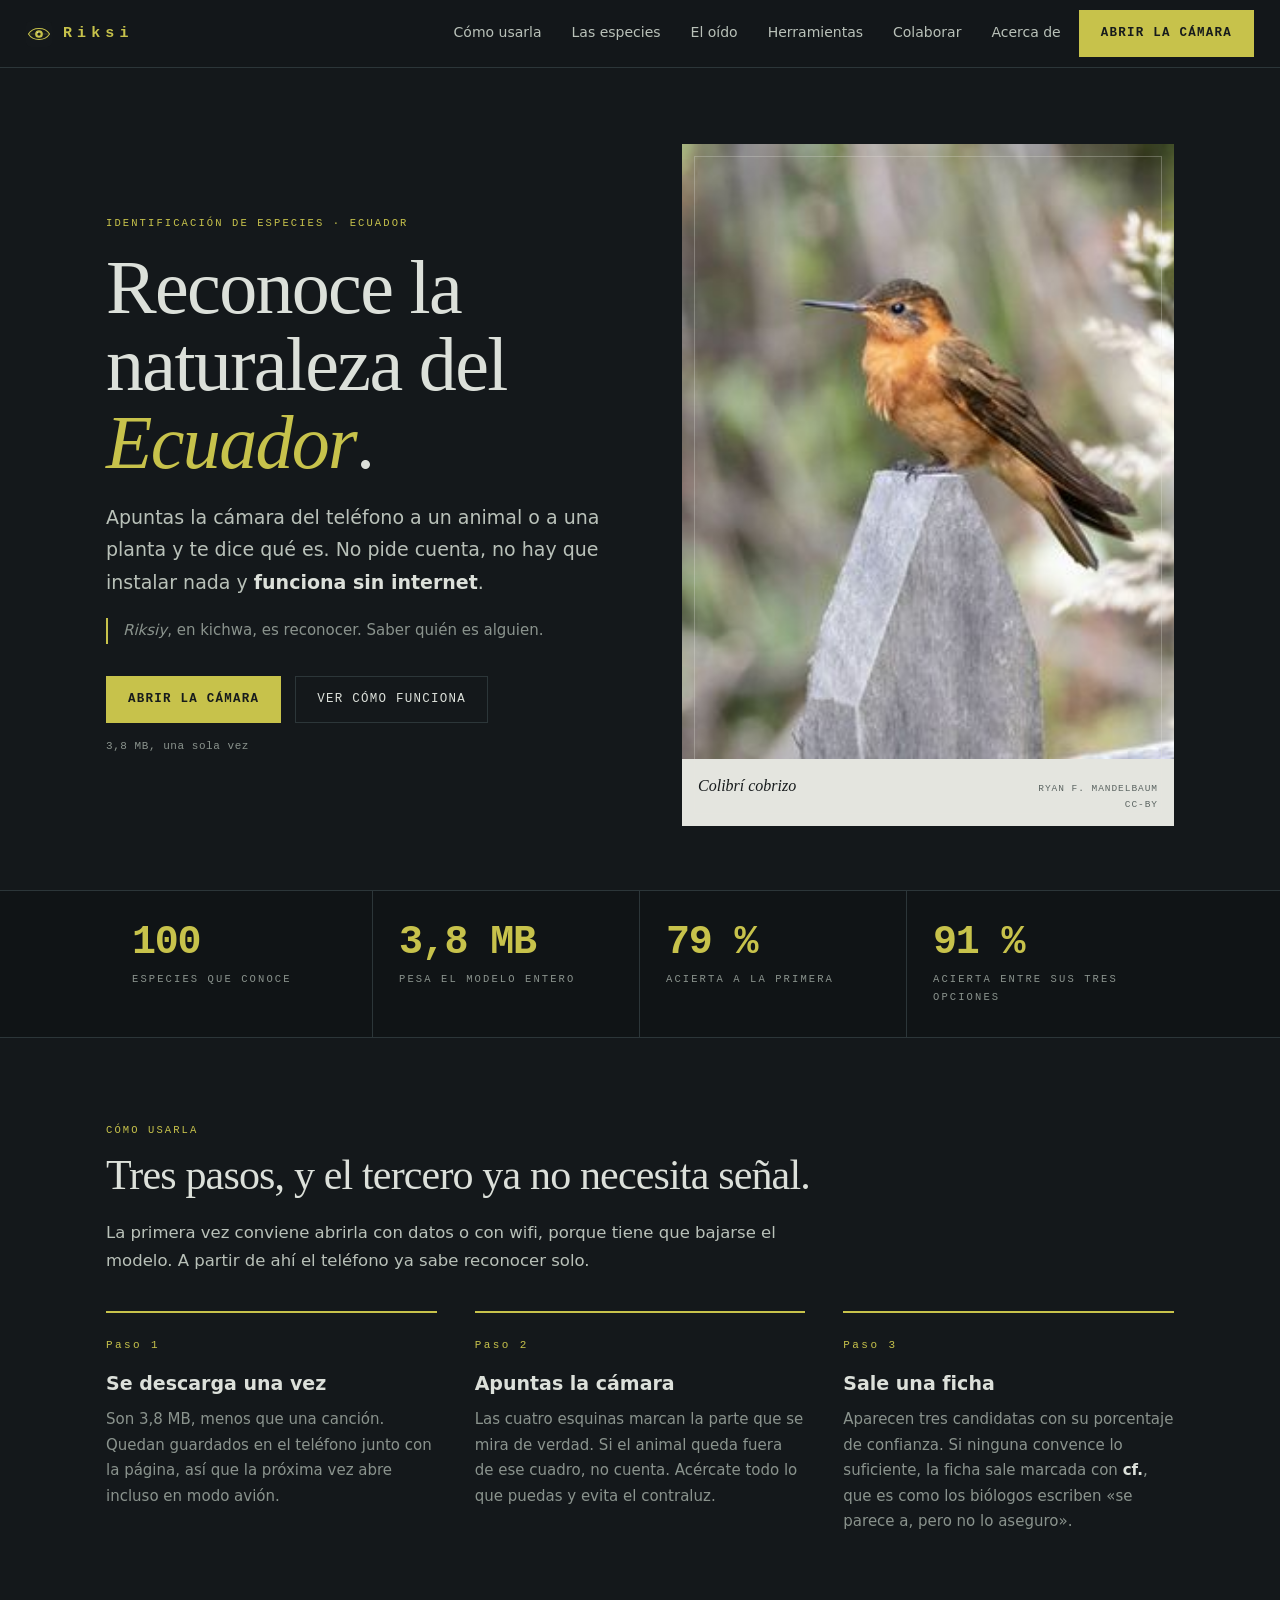
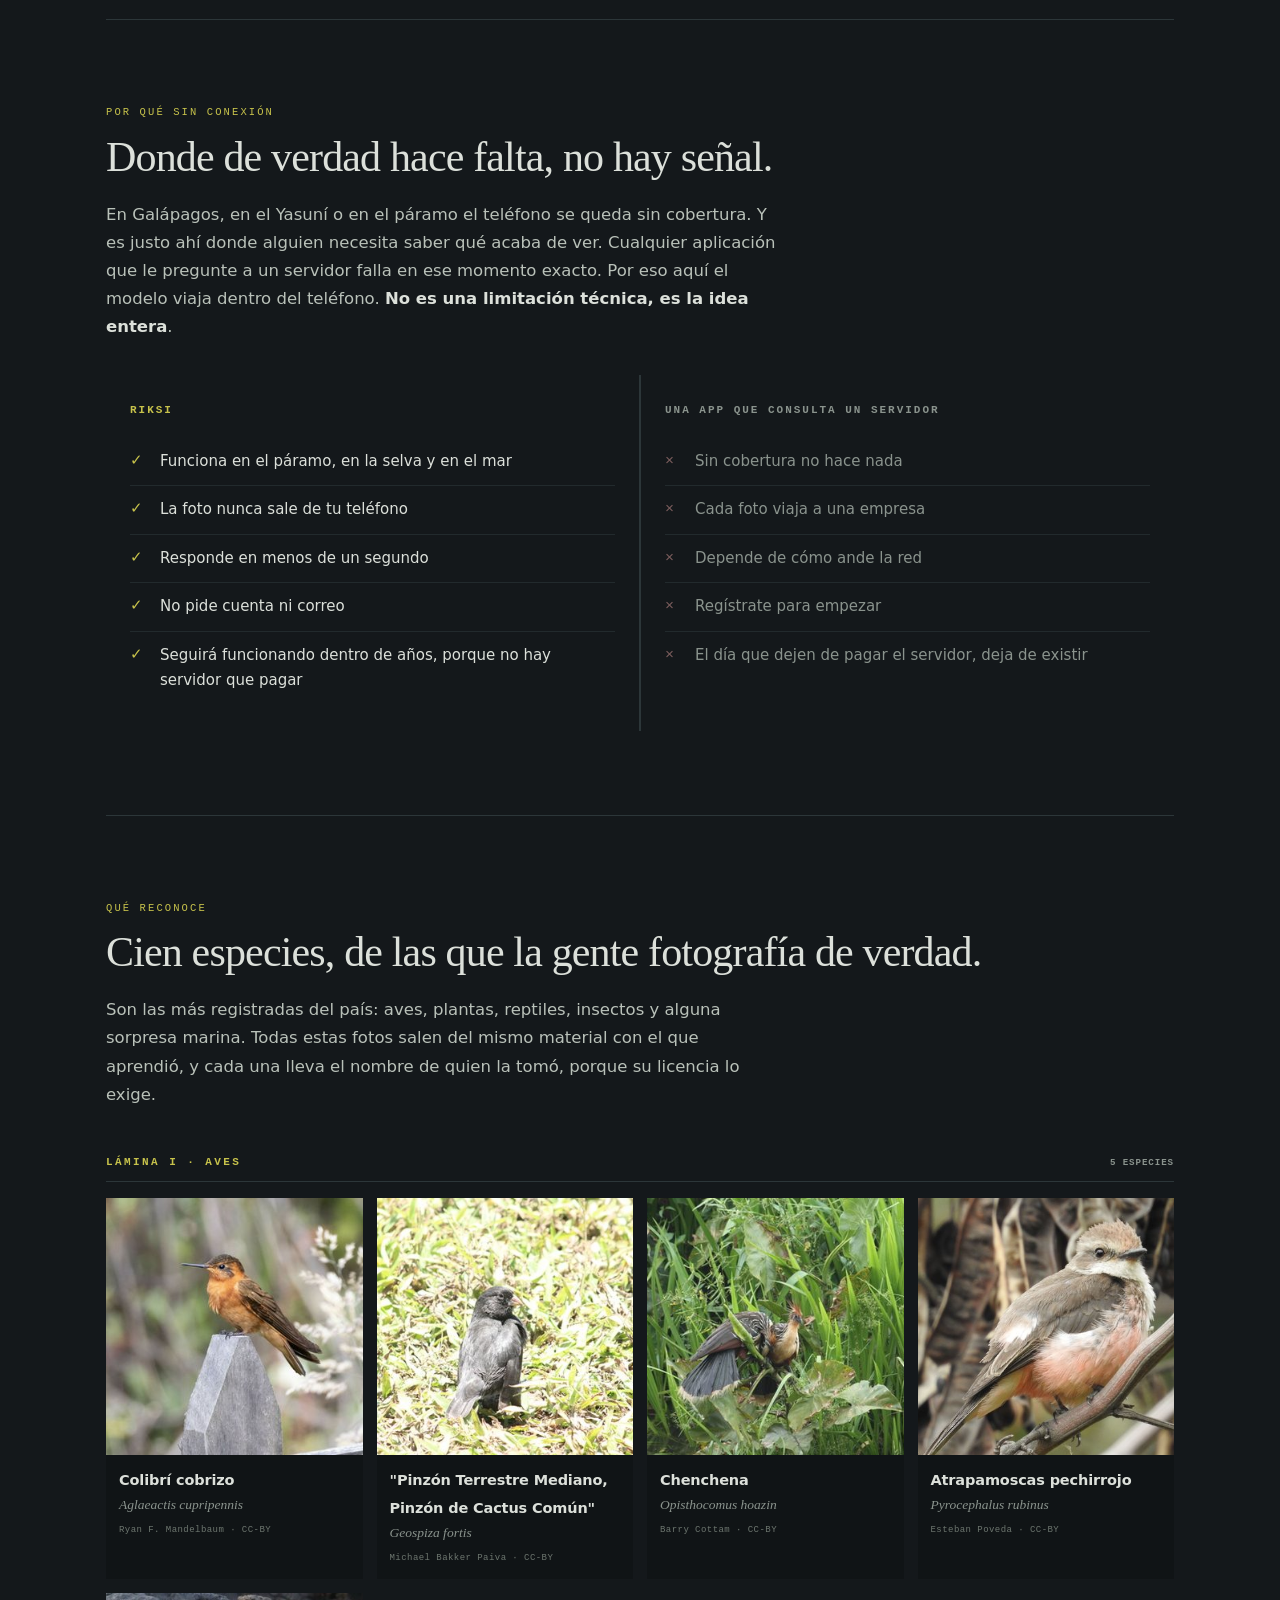
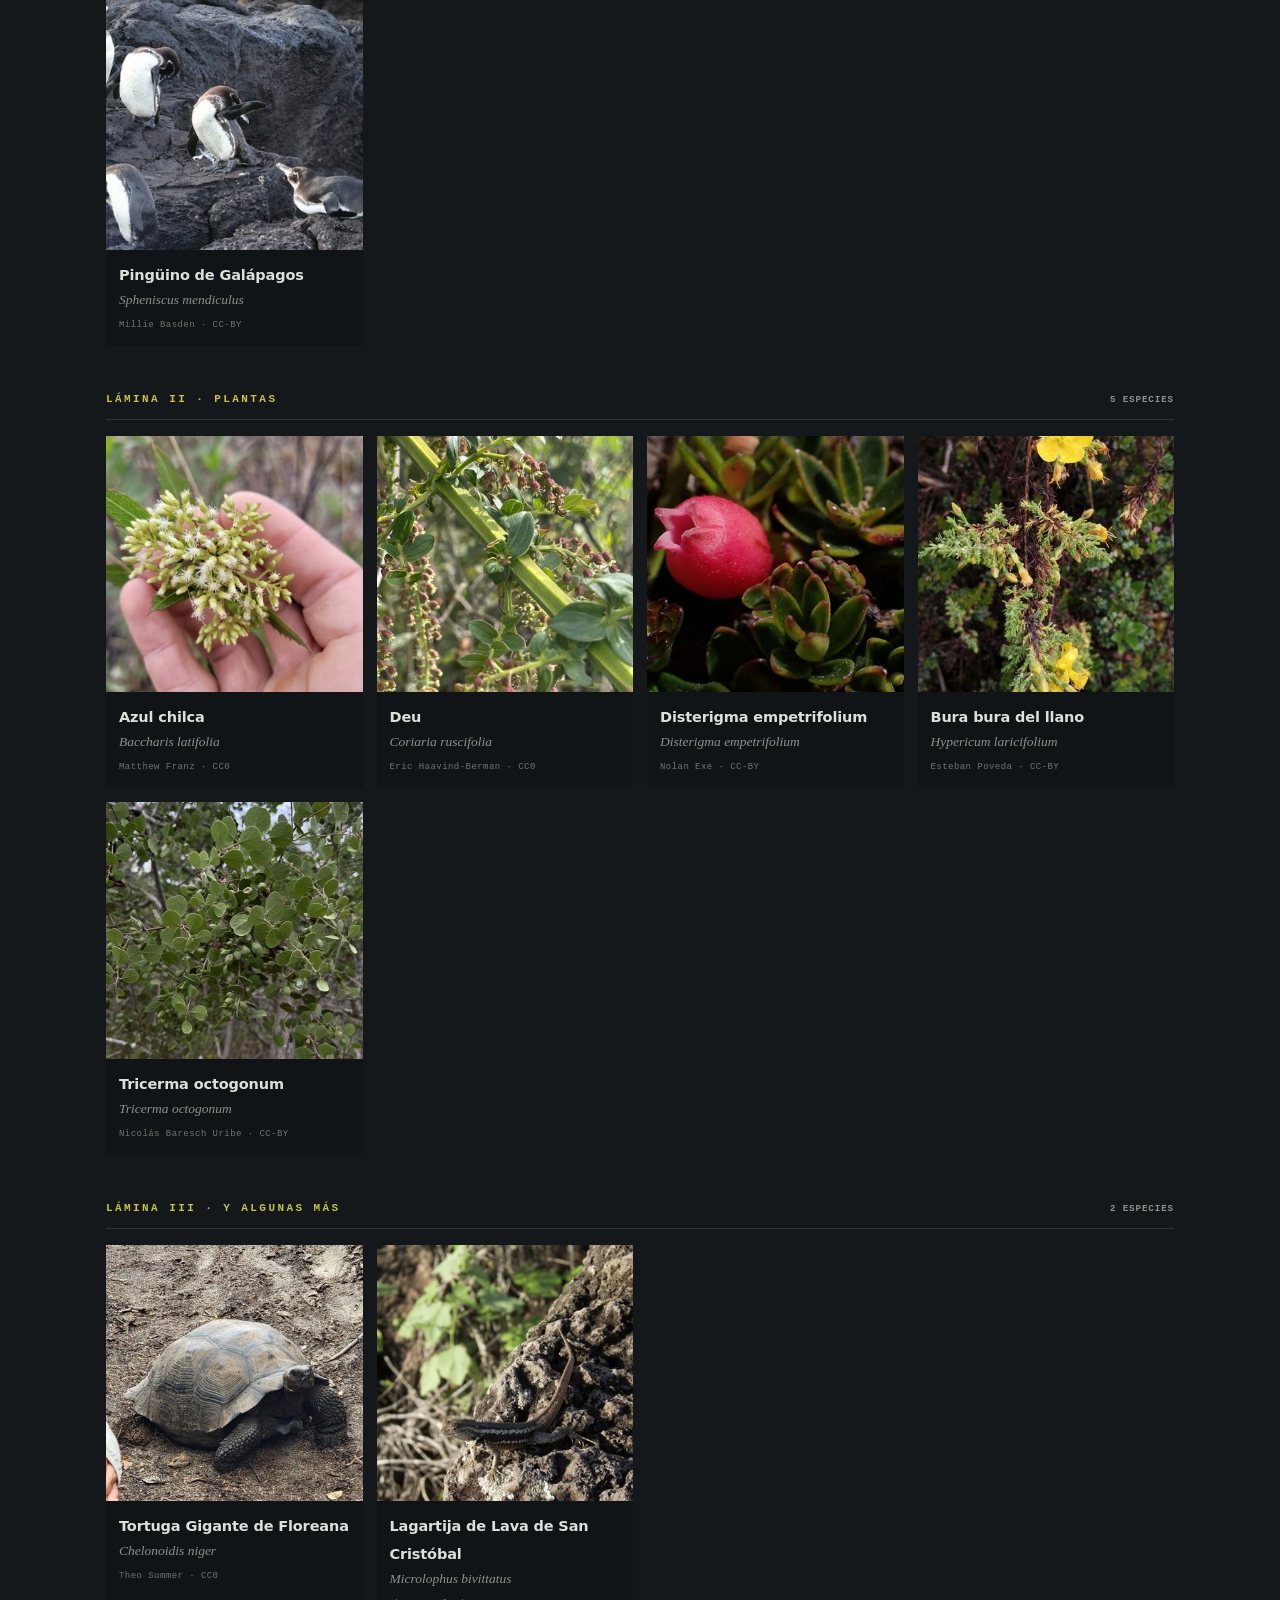
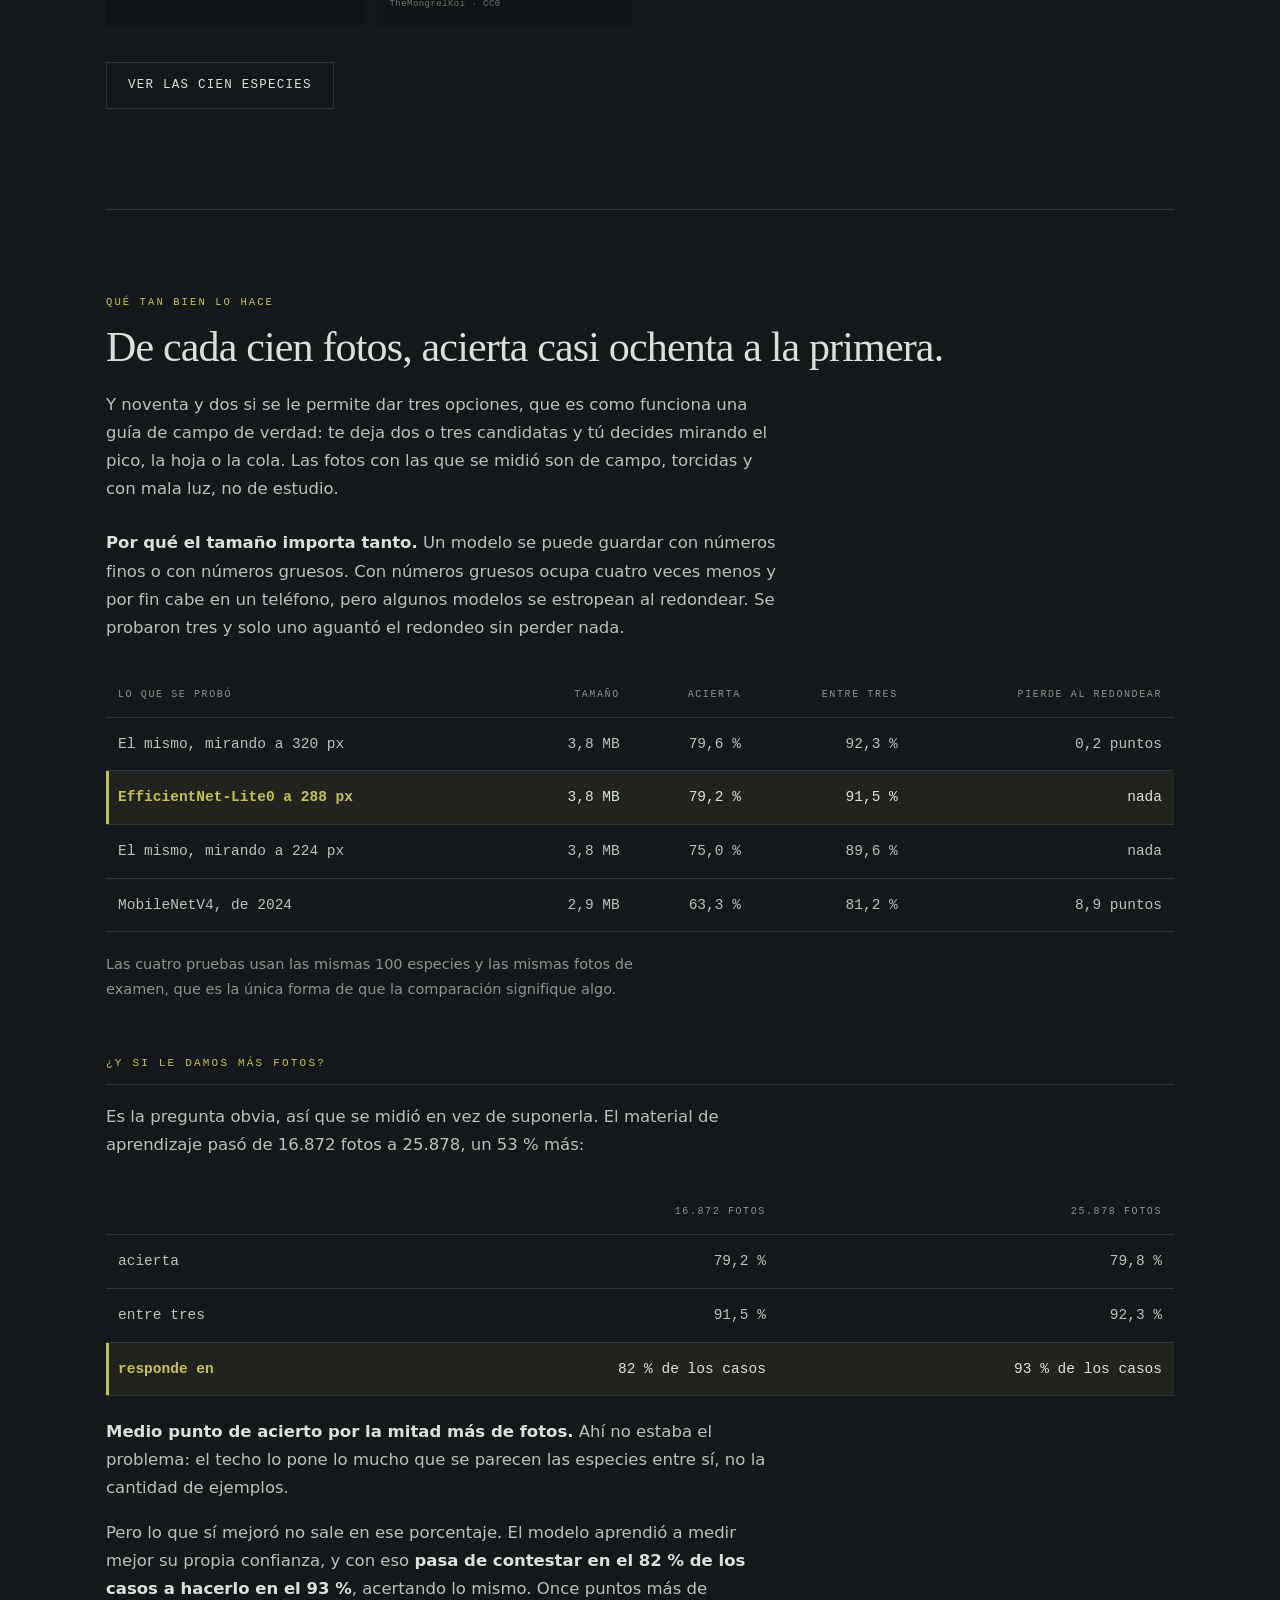
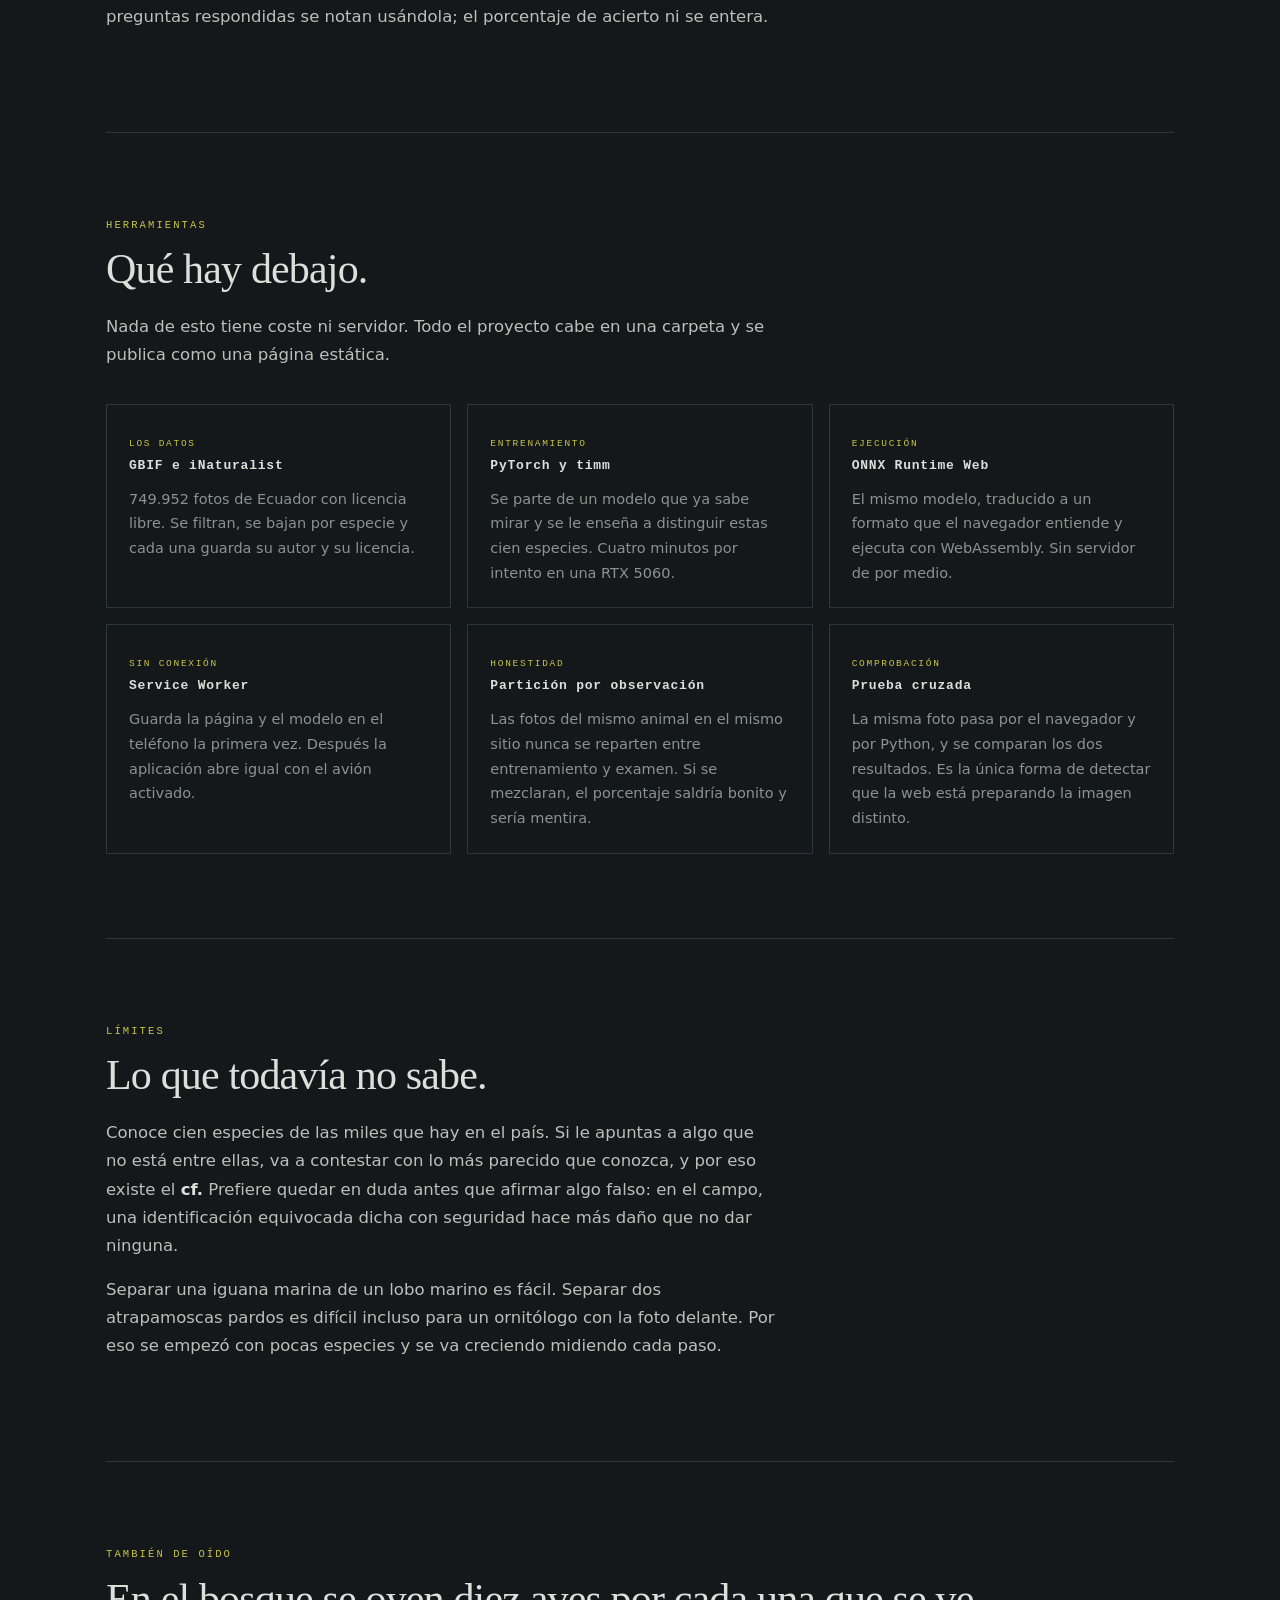
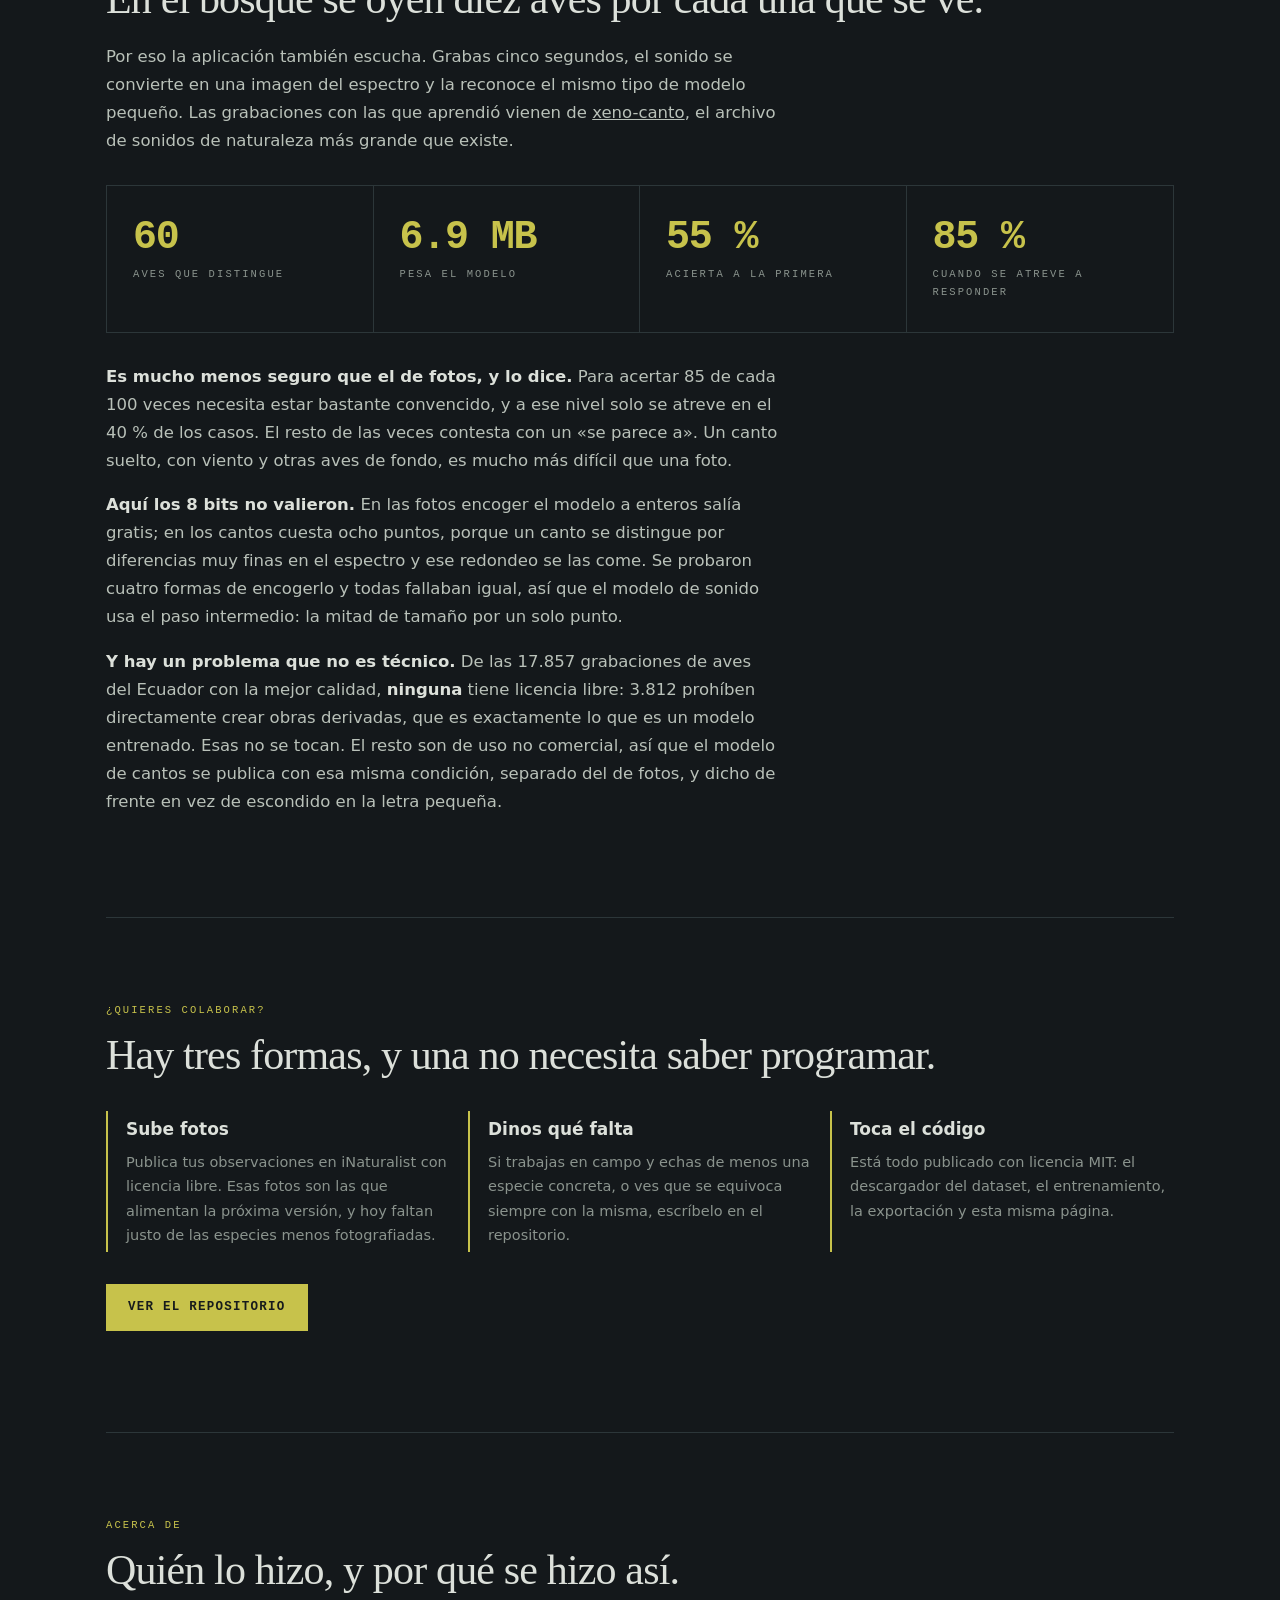
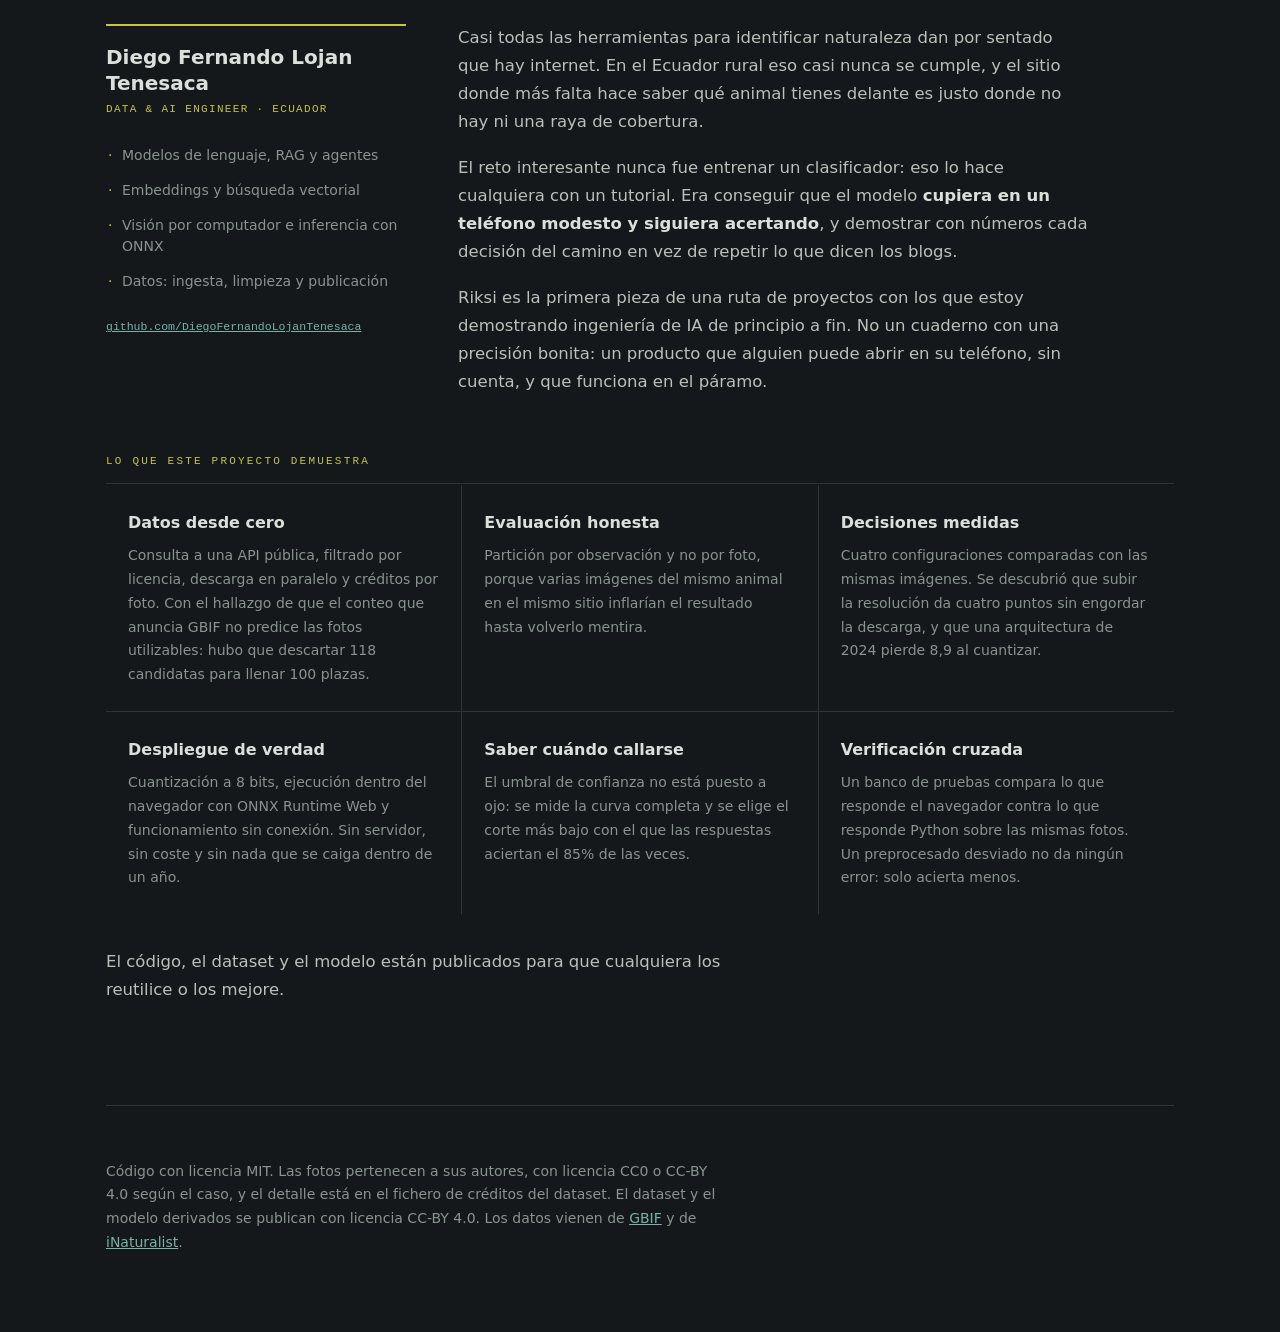
==== commit 6066ec01: "El oído sube a 54,5% por dejarlo entrenar el doble Doce épocas era lo heredado del modelo de fotos, " ====
--- a/docs/index.html
+++ b/docs/index.html
@@ -288,14 +288,14 @@
     <div class="cifras" style="margin:30px 0;border:1px solid var(--marea)">
       <div class="cifra"><b>60</b><span class="etiqueta">aves que distingue</span></div>
       <div class="cifra"><b>6.9 MB</b><span class="etiqueta">pesa el modelo</span></div>
-      <div class="cifra"><b>46 %</b><span class="etiqueta">acierta a la primera</span></div>
-      <div class="cifra"><b>87 %</b><span class="etiqueta">cuando se atreve a responder</span></div>
+      <div class="cifra"><b>55 %</b><span class="etiqueta">acierta a la primera</span></div>
+      <div class="cifra"><b>85 %</b><span class="etiqueta">cuando se atreve a responder</span></div>
     </div>
 
     <p><b>Es mucho menos seguro que el de fotos, y lo dice.</b> Para acertar
-      87 de cada 100 veces necesita estar bastante
+      85 de cada 100 veces necesita estar bastante
       convencido, y a ese nivel solo se atreve en el
-      30&nbsp;% de los casos. El resto de las veces
+      40&nbsp;% de los casos. El resto de las veces
       contesta con un «se parece a». Un canto suelto, con viento y otras aves
       de fondo, es mucho más difícil que una foto.</p>
 
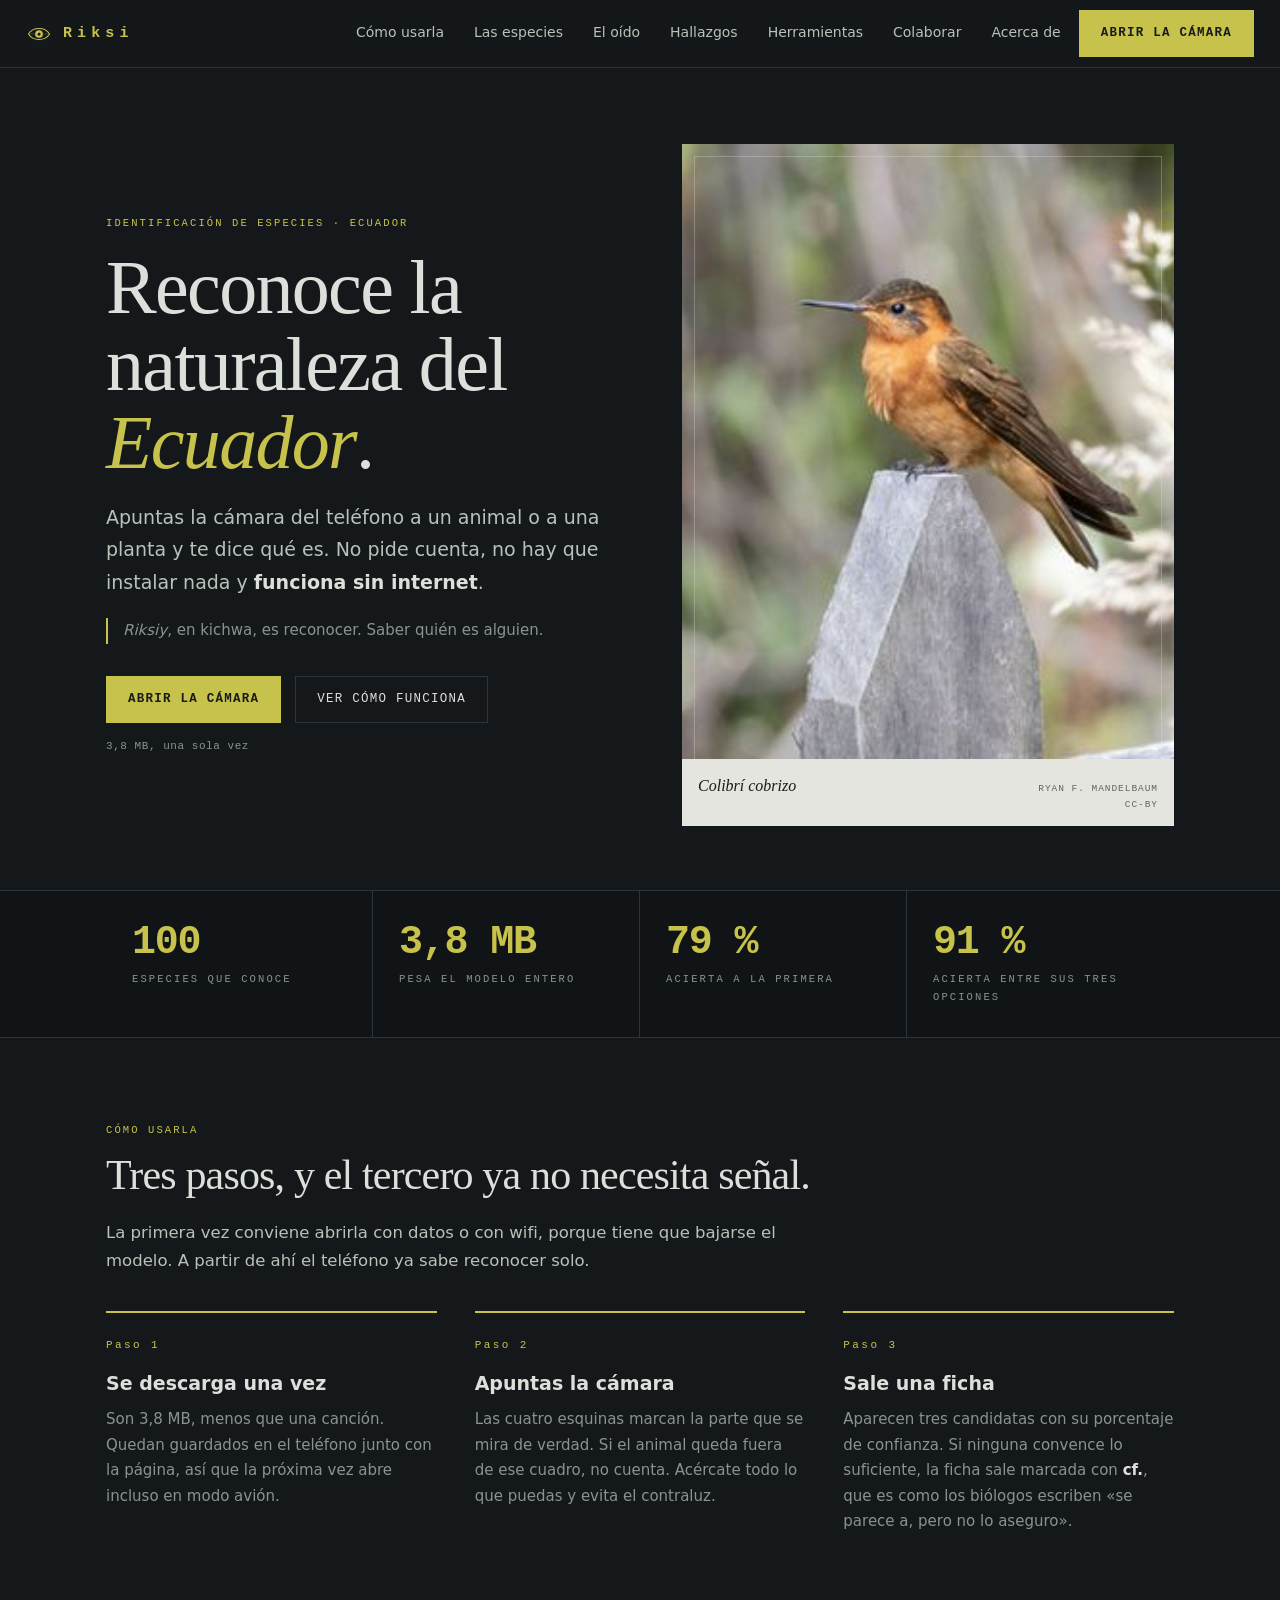
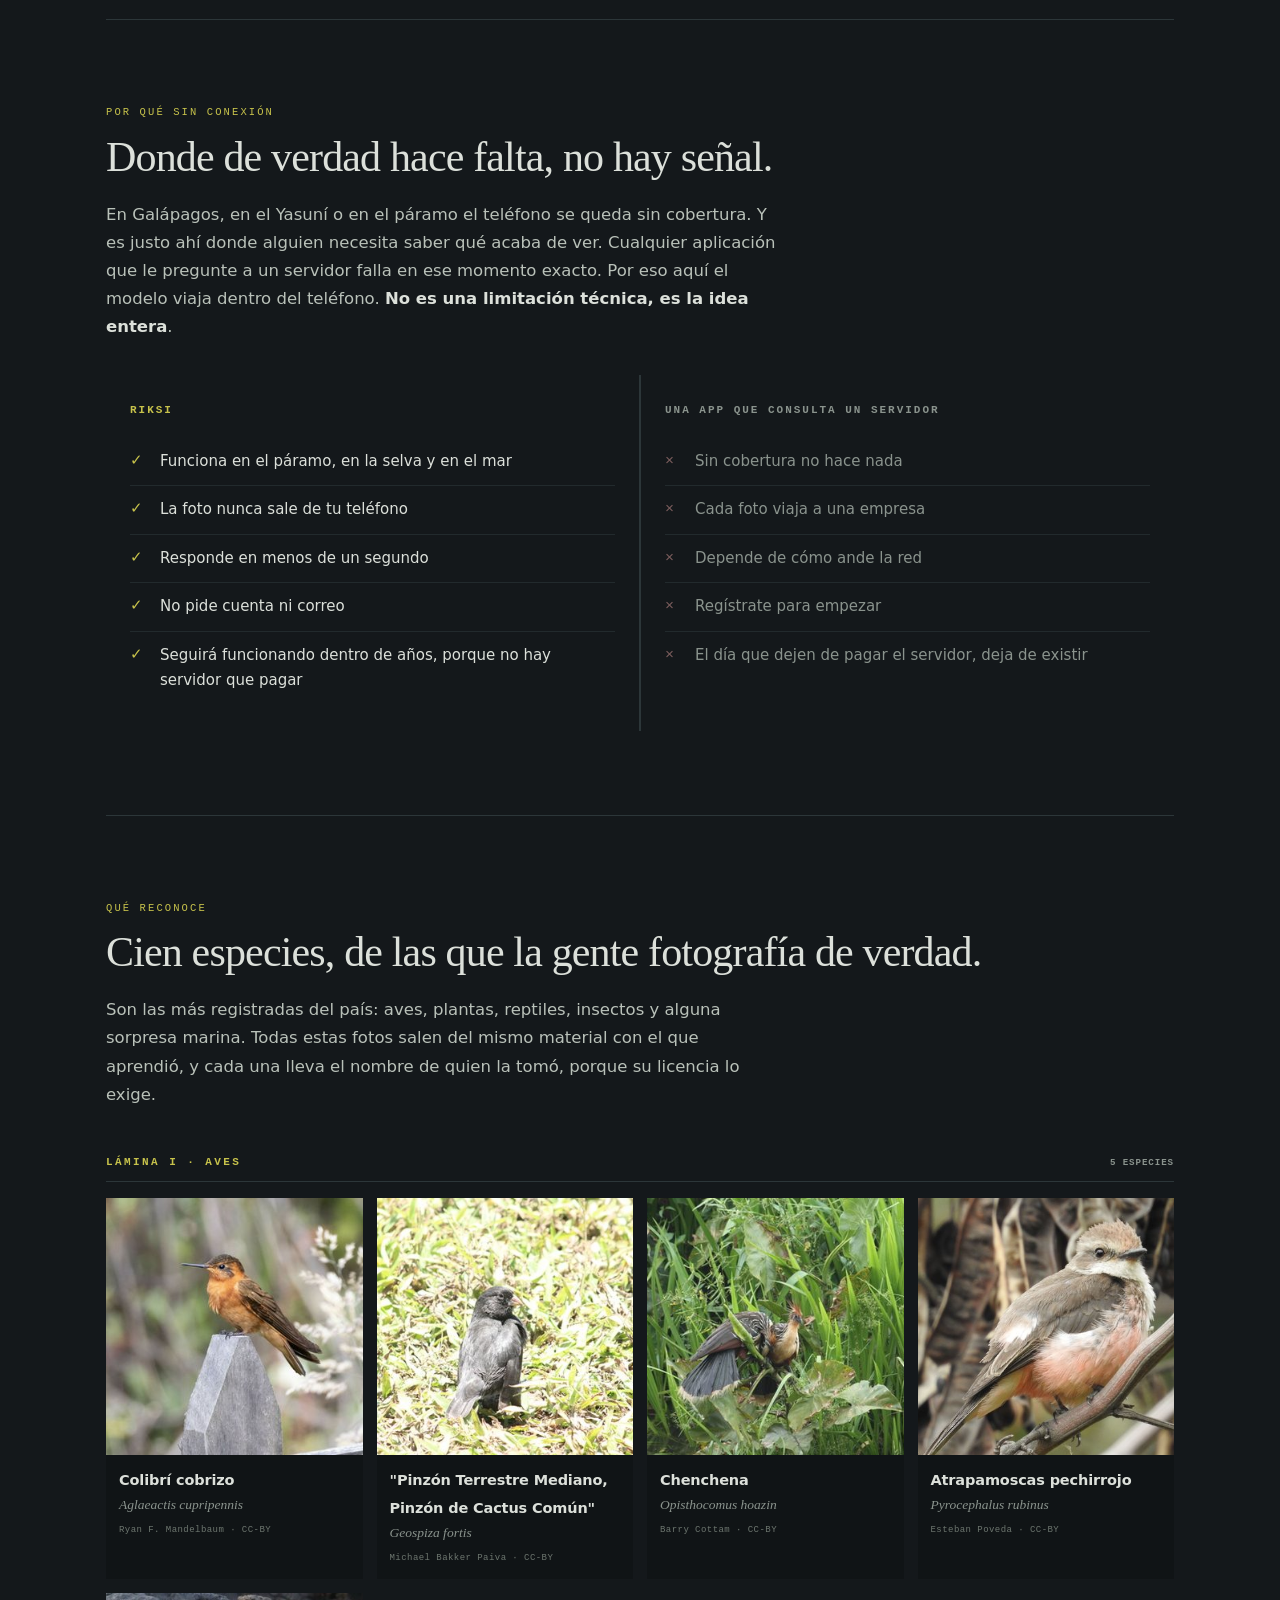
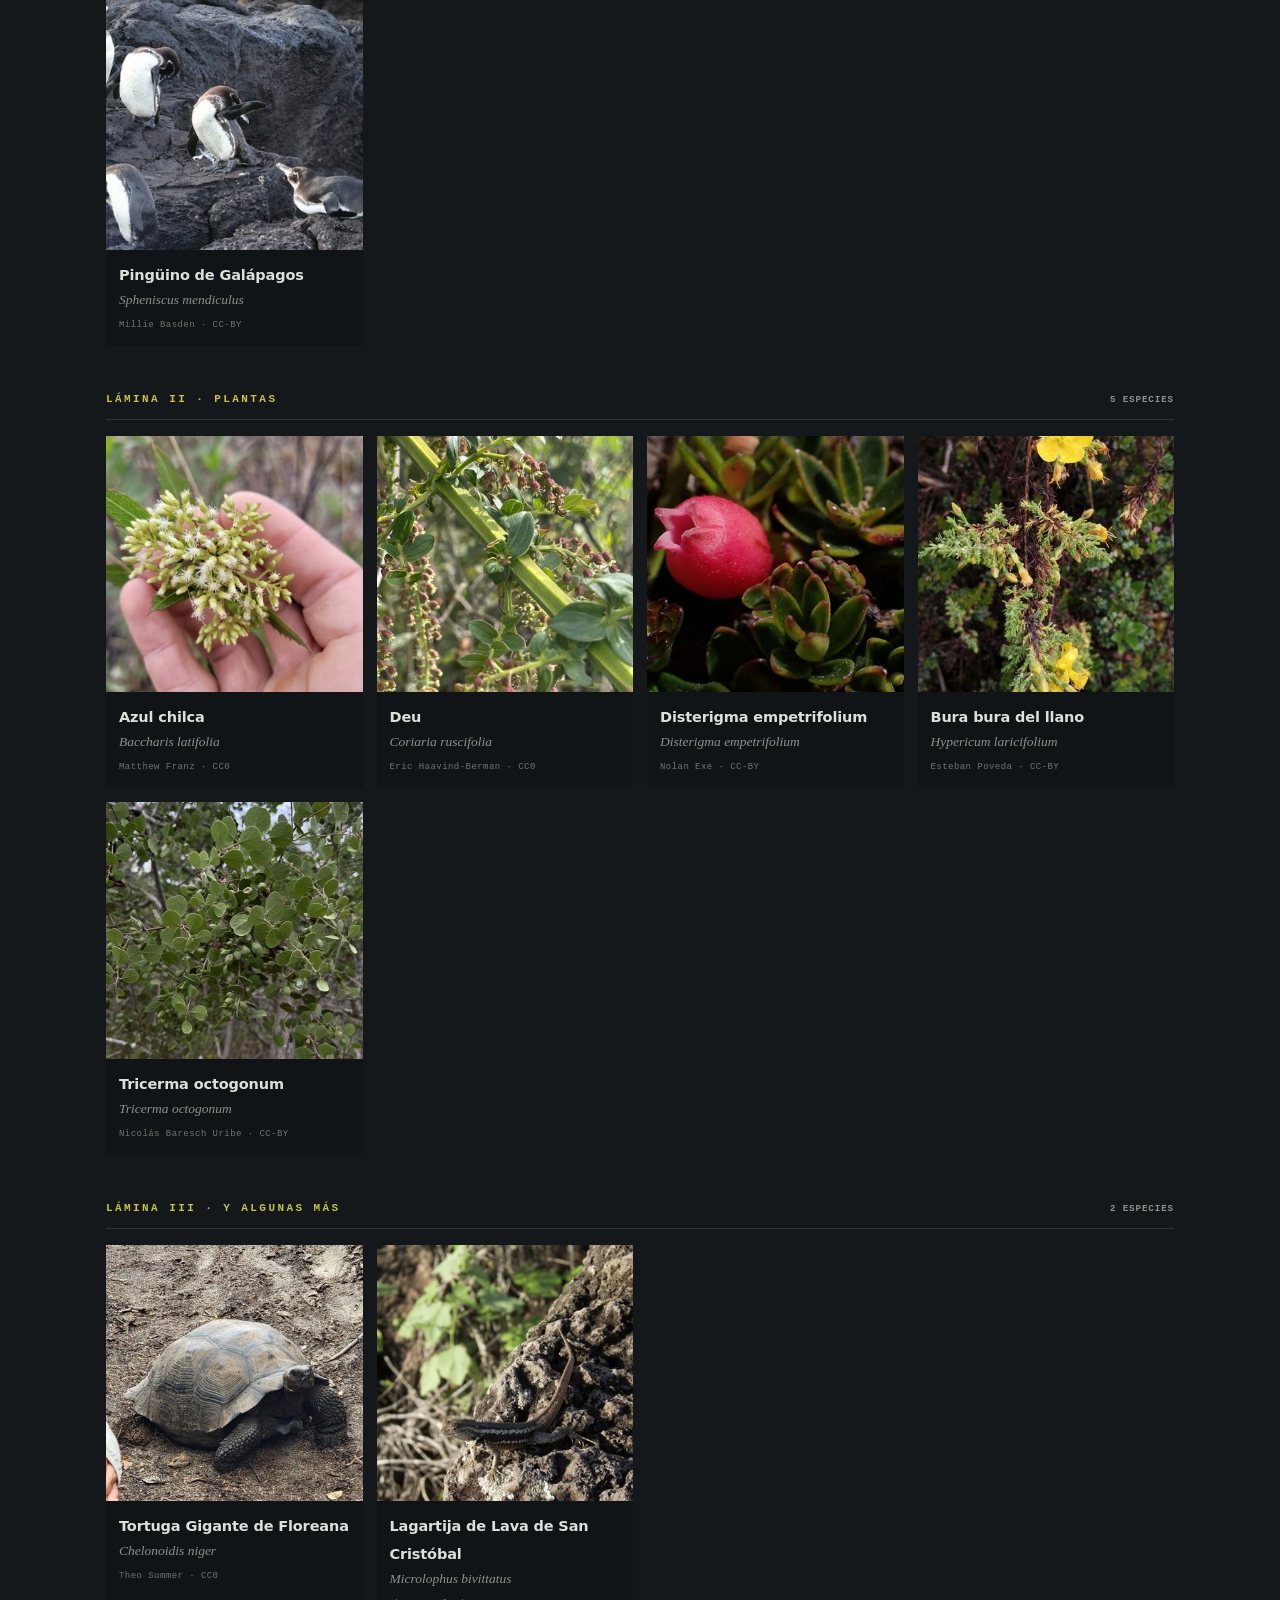
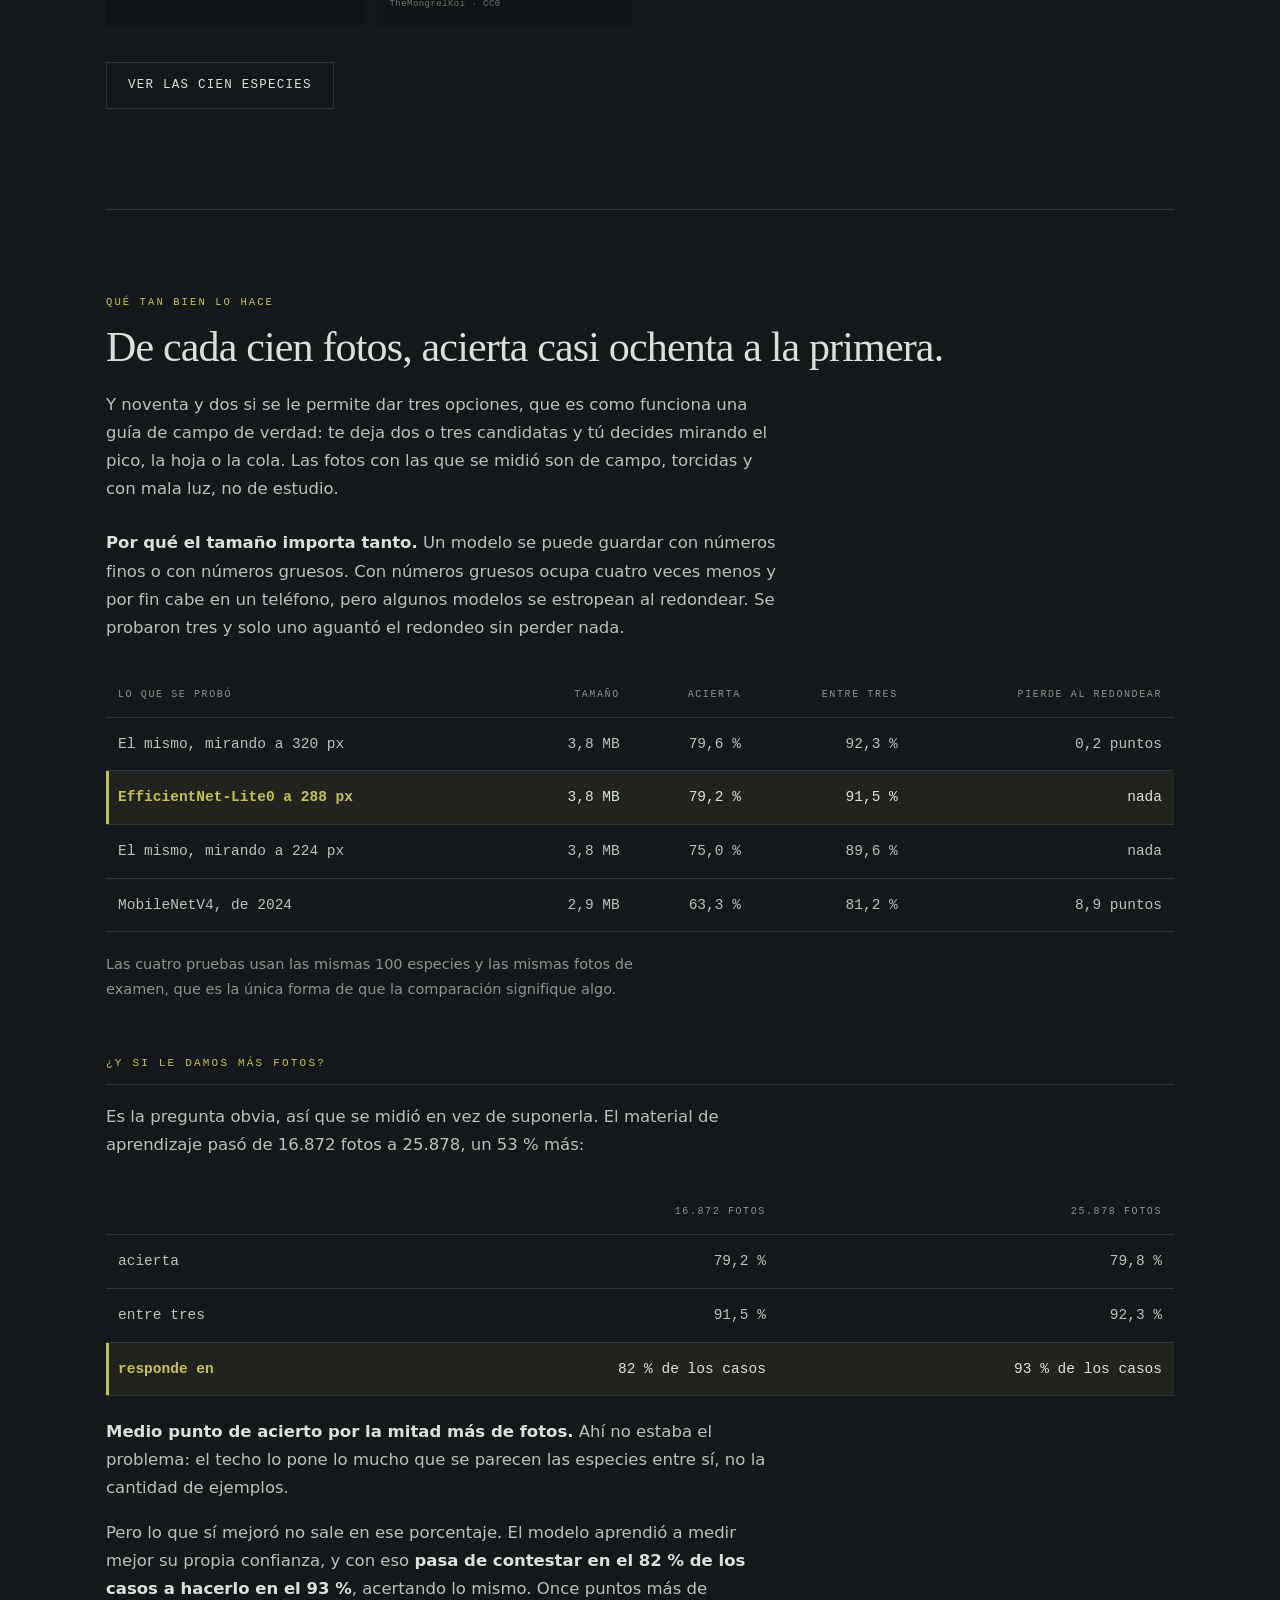
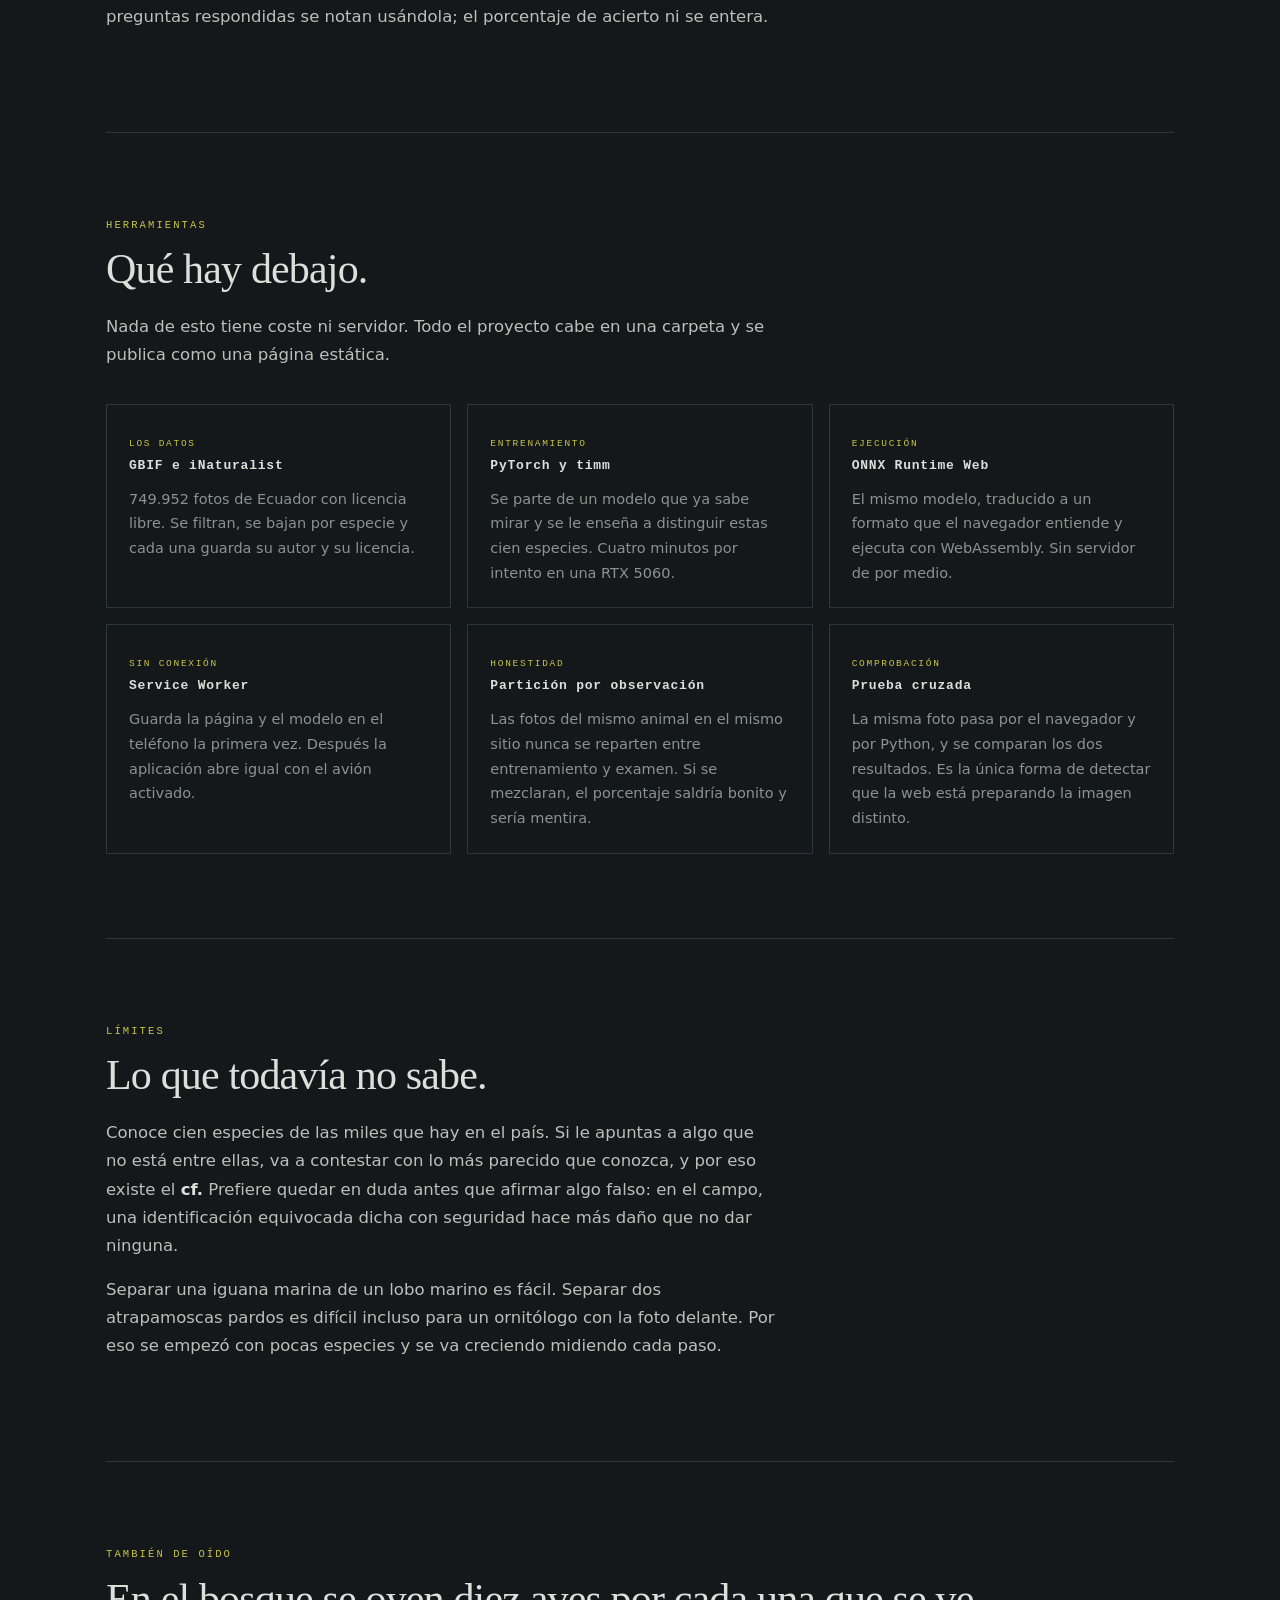
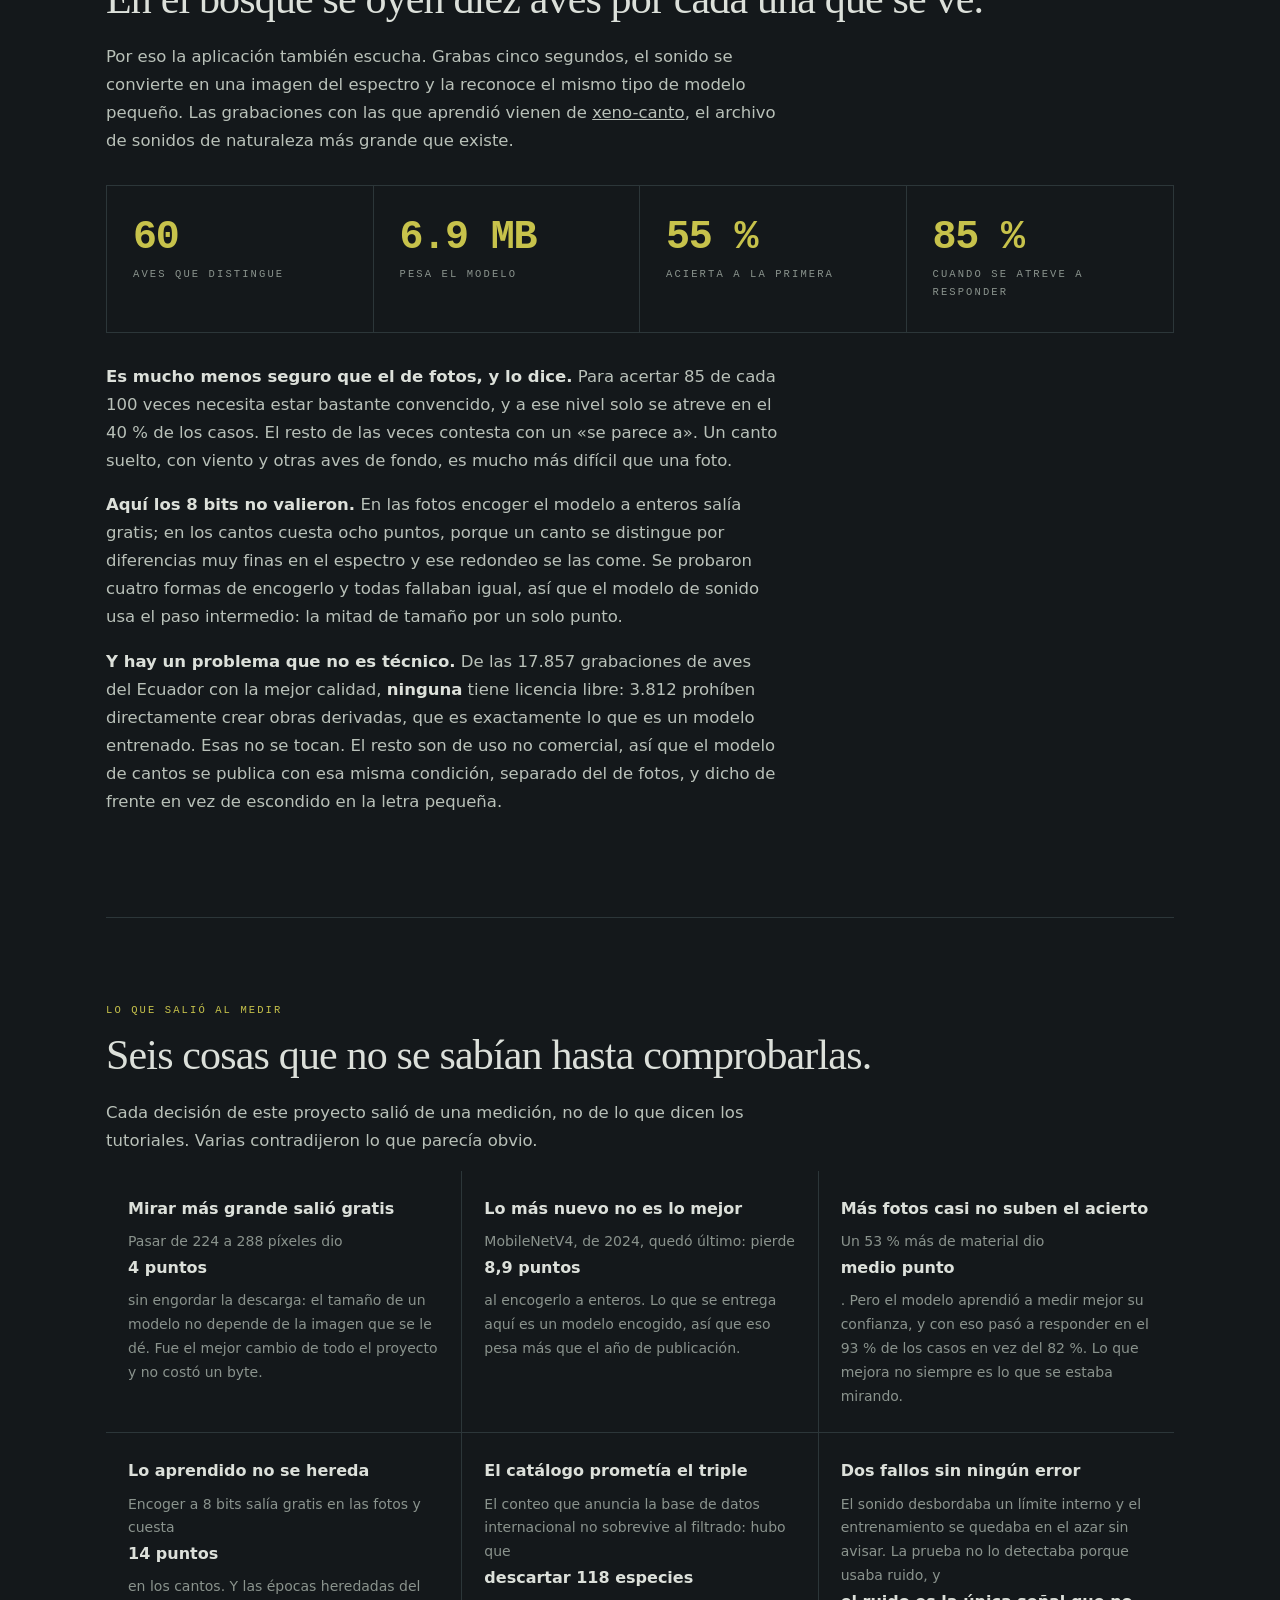
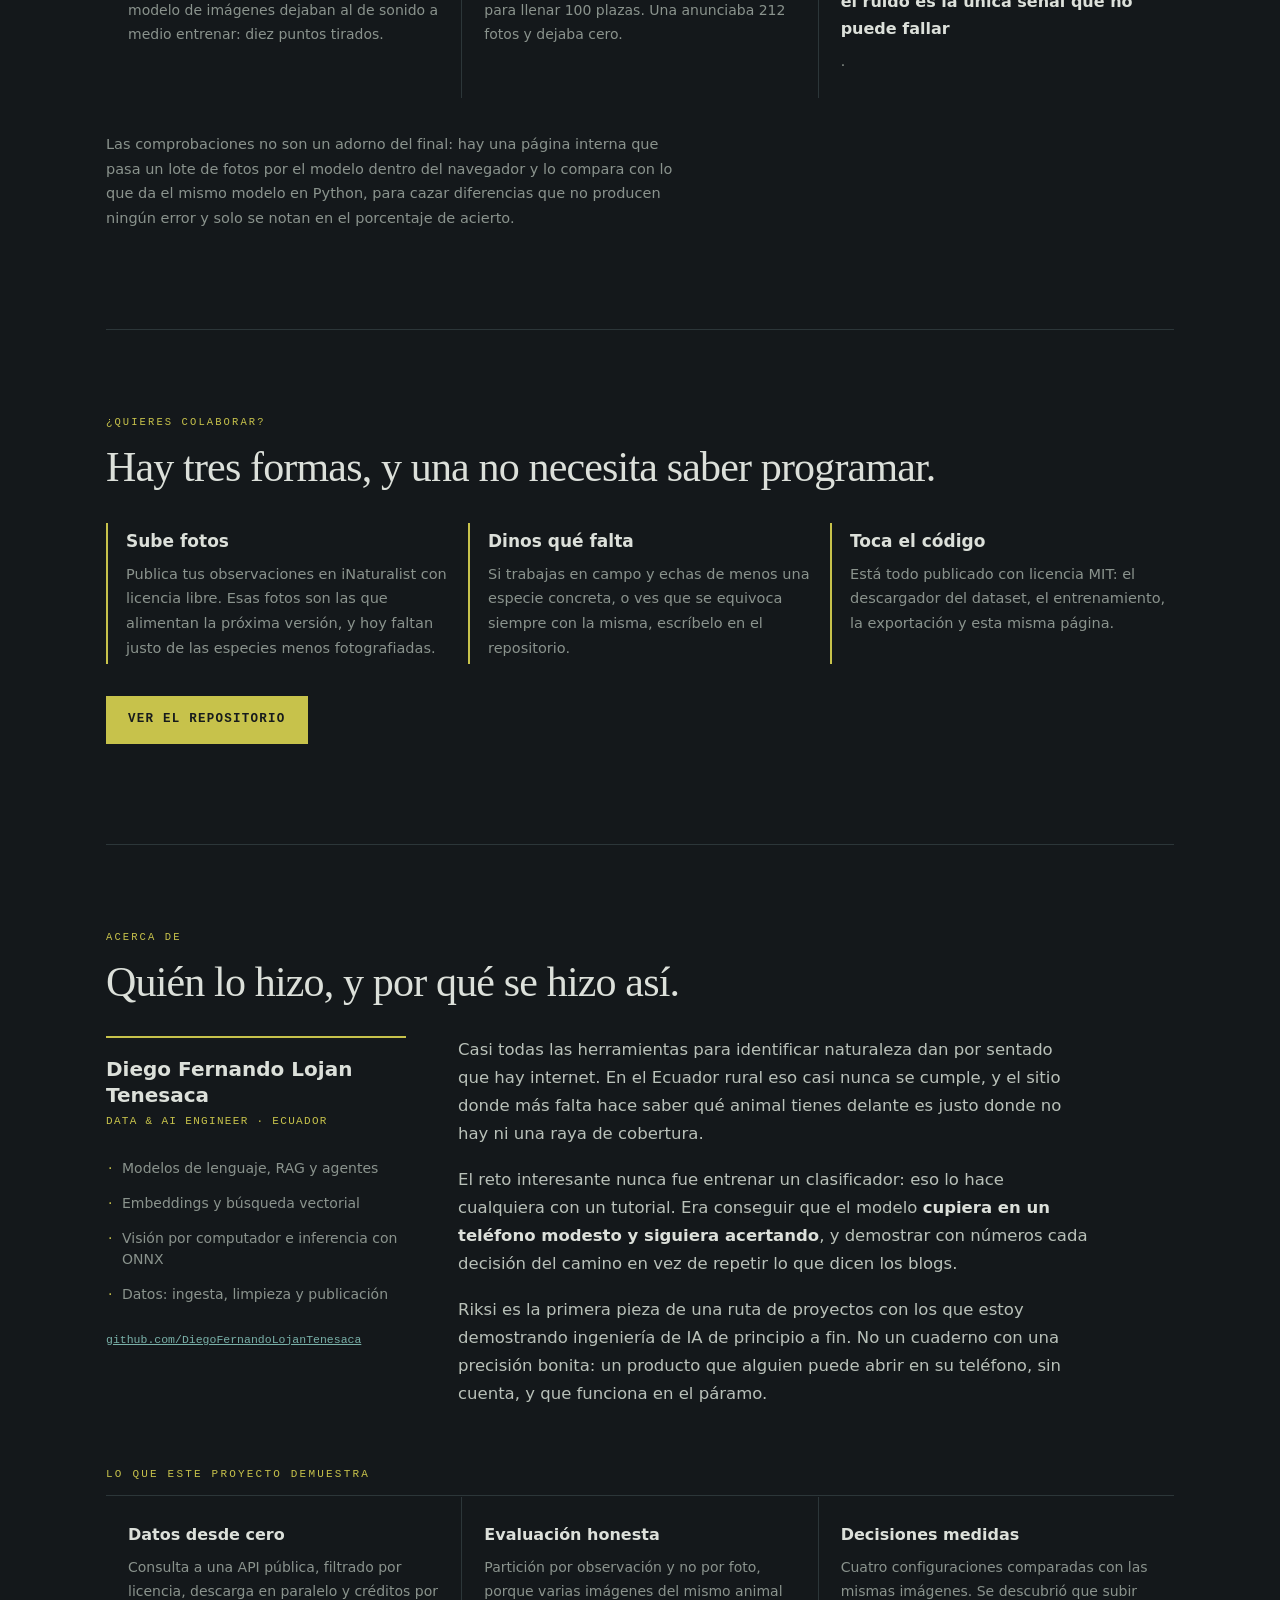
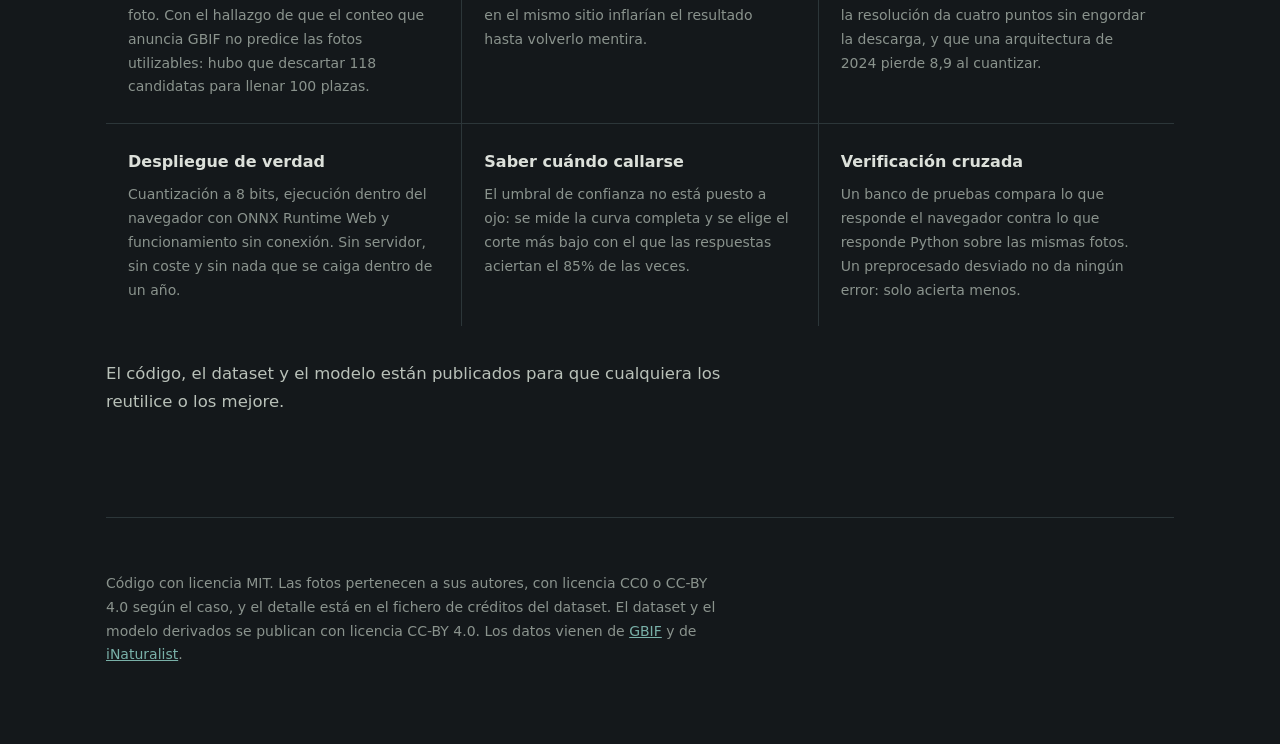
==== commit ba0b7d6b: "La landing enseña lo que salió al medir Faltaba justo lo que distingue el proyecto: seis hallazgos c" ====
--- a/docs/index.html
+++ b/docs/index.html
@@ -45,6 +45,7 @@
     <a href="#como">Cómo usarla</a>
     <a href="especies.html">Las especies</a>
     <a href="#oido">El oído</a>
+    <a href="#hallazgos">Hallazgos</a>
     <a href="#herramientas">Herramientas</a>
     <a href="#colaborar">Colaborar</a>
     <a href="#acerca">Acerca de</a>
@@ -314,6 +315,59 @@
       la letra pequeña.</p>
   </section>
 
+  <section id="hallazgos" class="asoma">
+    <span class="etiqueta">Lo que salió al medir</span>
+    <h2>Seis cosas que no se sabían hasta comprobarlas.</h2>
+    <p>Cada decisión de este proyecto salió de una medición, no de lo que dicen
+      los tutoriales. Varias contradijeron lo que parecía obvio.</p>
+
+    <div class="demuestra">
+      <div>
+        <b>Mirar más grande salió gratis</b>
+        <p>Pasar de 224 a 288 píxeles dio <b>4 puntos</b> sin engordar la
+          descarga: el tamaño de un modelo no depende de la imagen que se le
+          dé. Fue el mejor cambio de todo el proyecto y no costó un byte.</p>
+      </div>
+      <div>
+        <b>Lo más nuevo no es lo mejor</b>
+        <p>MobileNetV4, de 2024, quedó último: pierde <b>8,9 puntos</b> al
+          encogerlo a enteros. Lo que se entrega aquí es un modelo encogido, así
+          que eso pesa más que el año de publicación.</p>
+      </div>
+      <div>
+        <b>Más fotos casi no suben el acierto</b>
+        <p>Un 53&nbsp;% más de material dio <b>medio punto</b>. Pero el modelo
+          aprendió a medir mejor su confianza, y con eso pasó a responder en el
+          93&nbsp;% de los casos en vez del 82&nbsp;%. Lo que mejora no siempre
+          es lo que se estaba mirando.</p>
+      </div>
+      <div>
+        <b>Lo aprendido no se hereda</b>
+        <p>Encoger a 8 bits salía gratis en las fotos y cuesta <b>14 puntos</b>
+          en los cantos. Y las épocas heredadas del modelo de imágenes dejaban
+          al de sonido a medio entrenar: diez puntos tirados.</p>
+      </div>
+      <div>
+        <b>El catálogo prometía el triple</b>
+        <p>El conteo que anuncia la base de datos internacional no sobrevive al
+          filtrado: hubo que <b>descartar 118 especies</b> para llenar 100
+          plazas. Una anunciaba 212 fotos y dejaba cero.</p>
+      </div>
+      <div>
+        <b>Dos fallos sin ningún error</b>
+        <p>El sonido desbordaba un límite interno y el entrenamiento se quedaba
+          en el azar sin avisar. La prueba no lo detectaba porque usaba ruido, y
+          <b>el ruido es la única señal que no puede fallar</b>.</p>
+      </div>
+    </div>
+
+    <p style="margin-top:34px;font-size:14.5px;color:var(--tenue)">Las
+      comprobaciones no son un adorno del final: hay una página interna que pasa
+      un lote de fotos por el modelo dentro del navegador y lo compara con lo
+      que da el mismo modelo en Python, para cazar diferencias que no producen
+      ningún error y solo se notan en el porcentaje de acierto.</p>
+  </section>
+
   <section id="colaborar" class="asoma">
     <span class="etiqueta">¿Quieres colaborar?</span>
     <h2>Hay tres formas, y una no necesita saber programar.</h2>
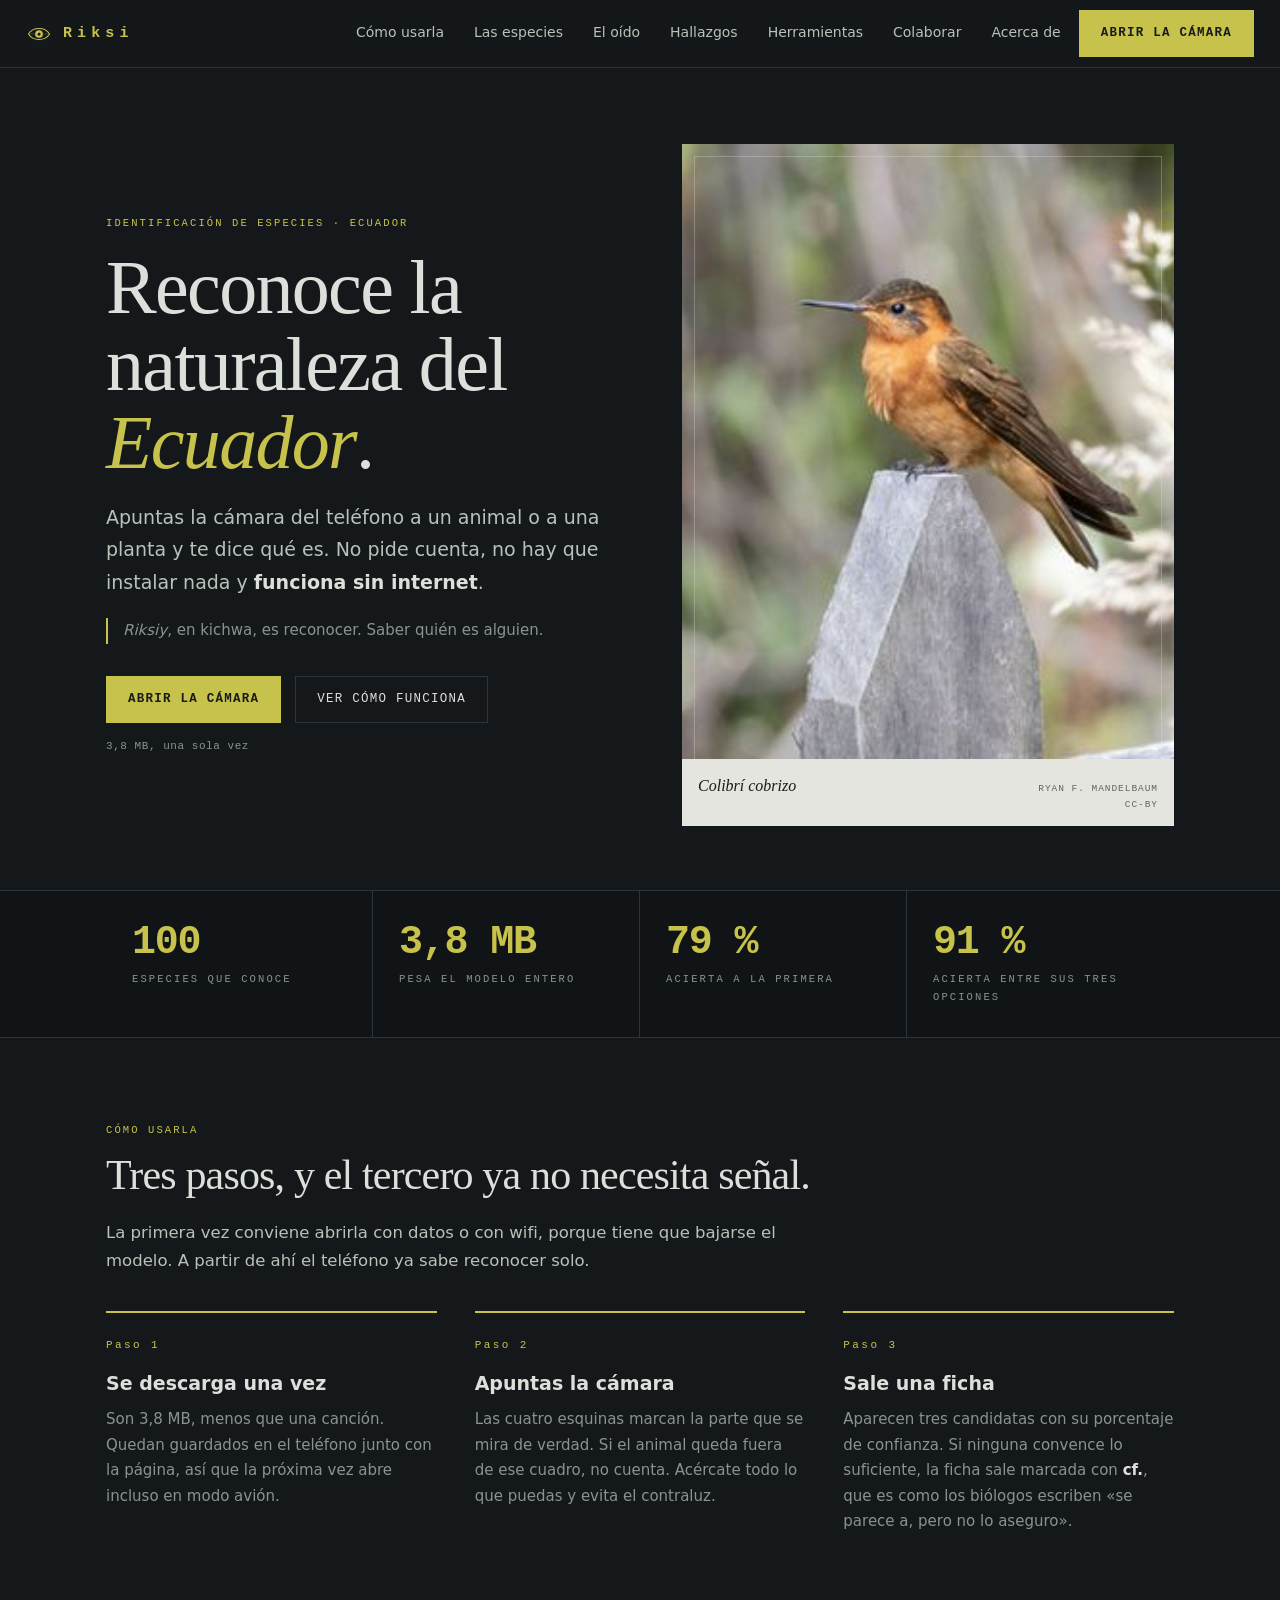
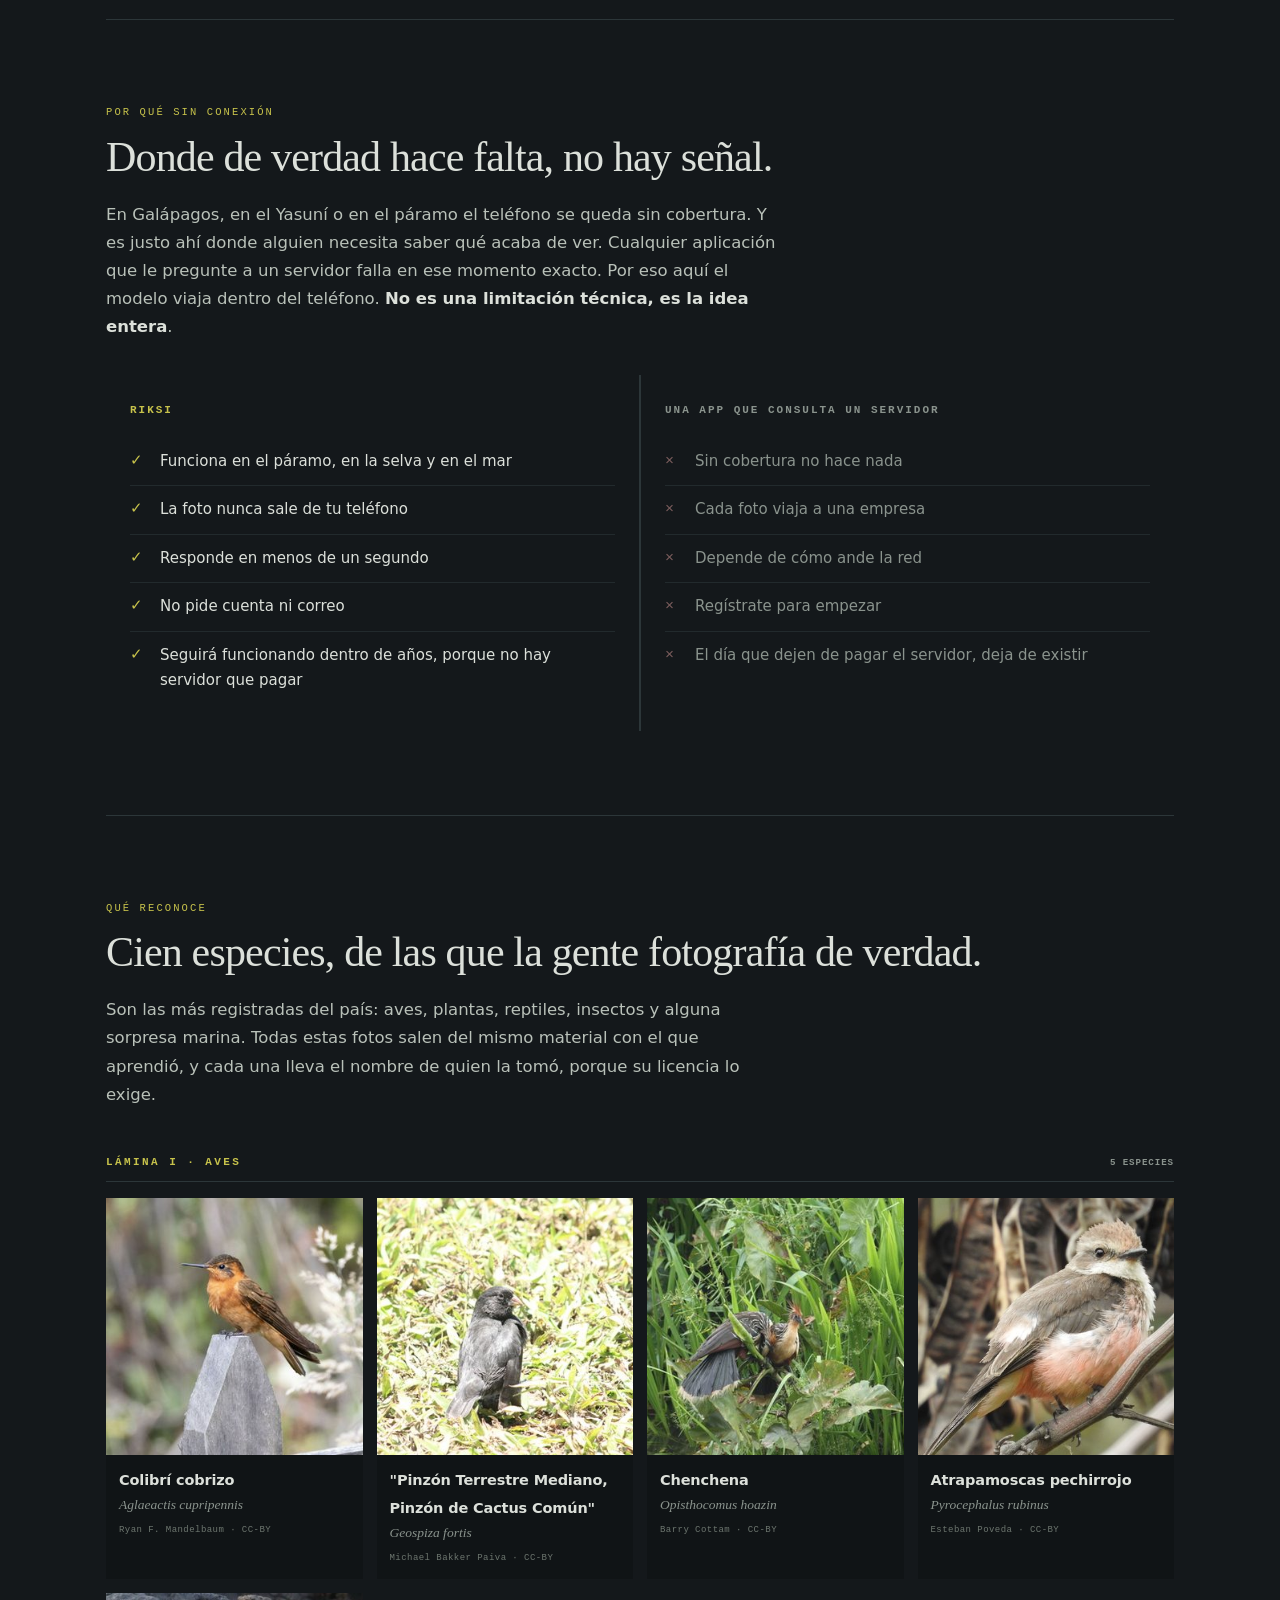
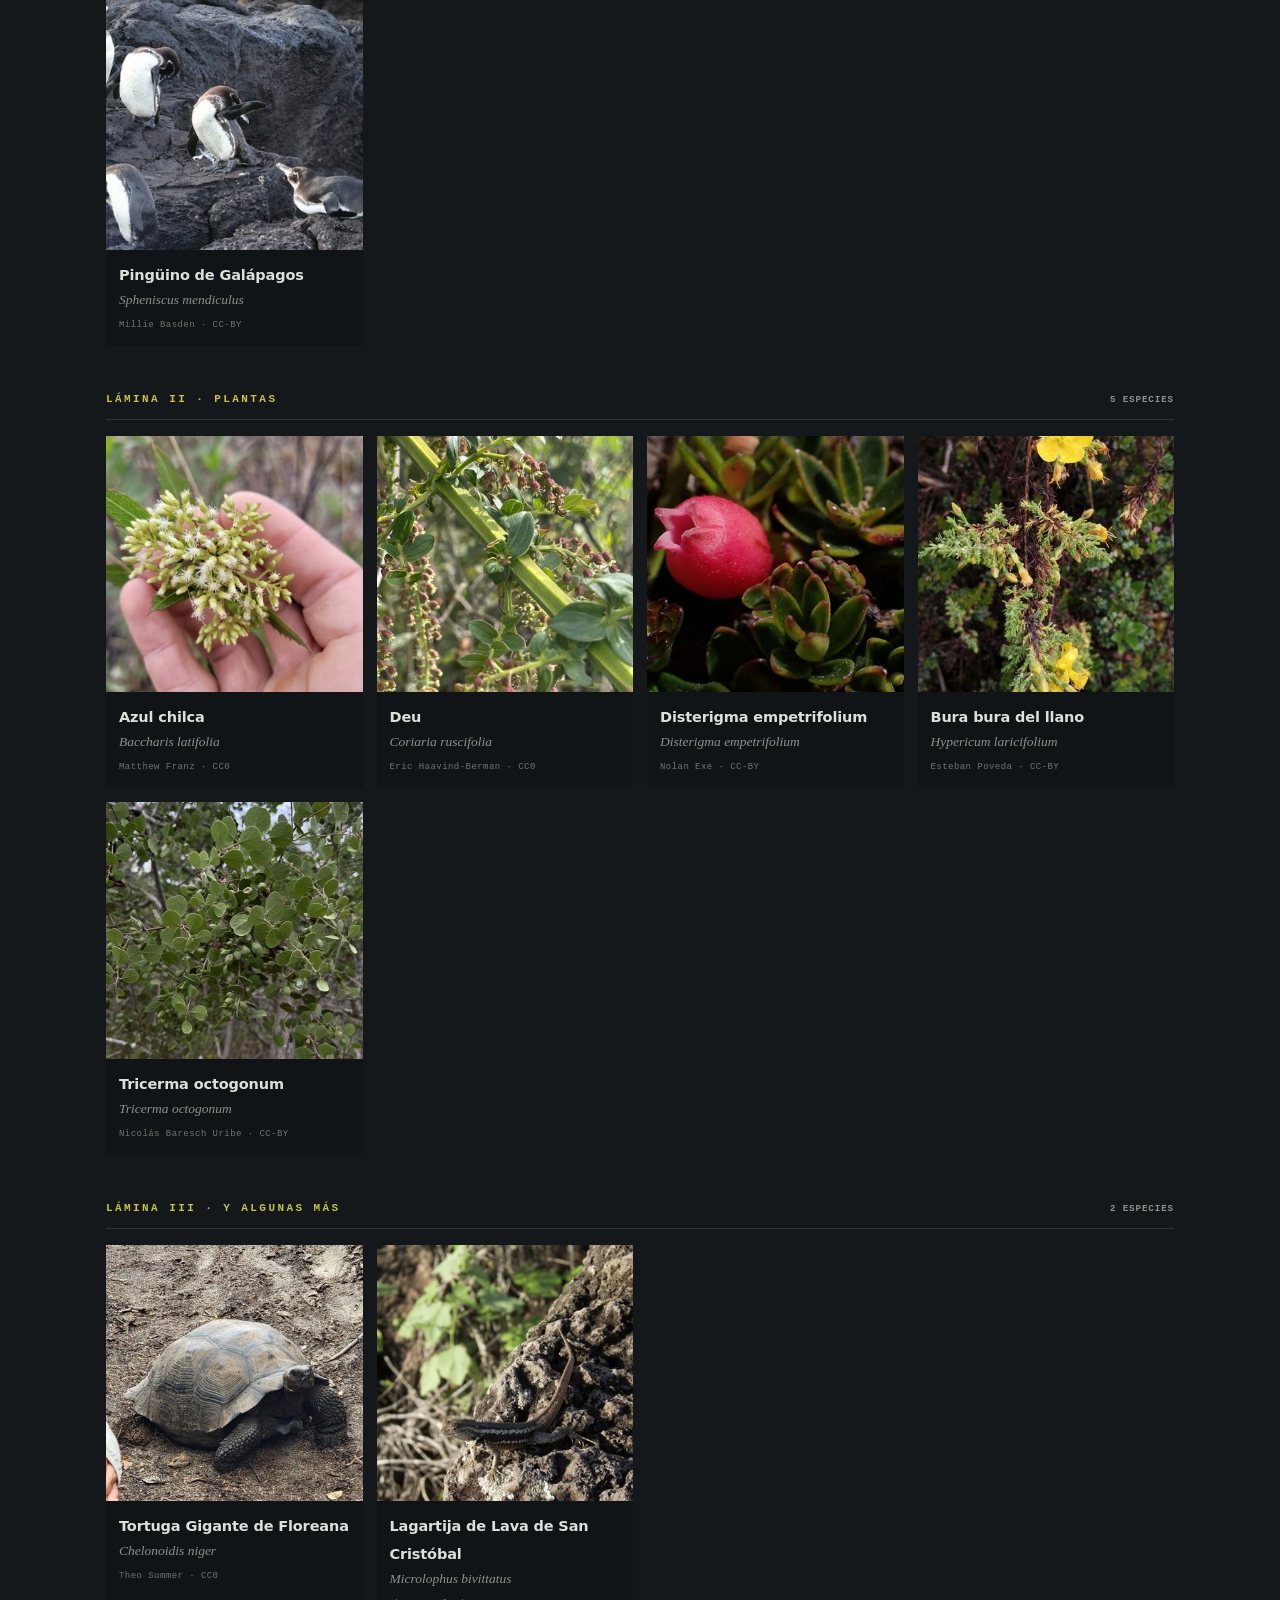
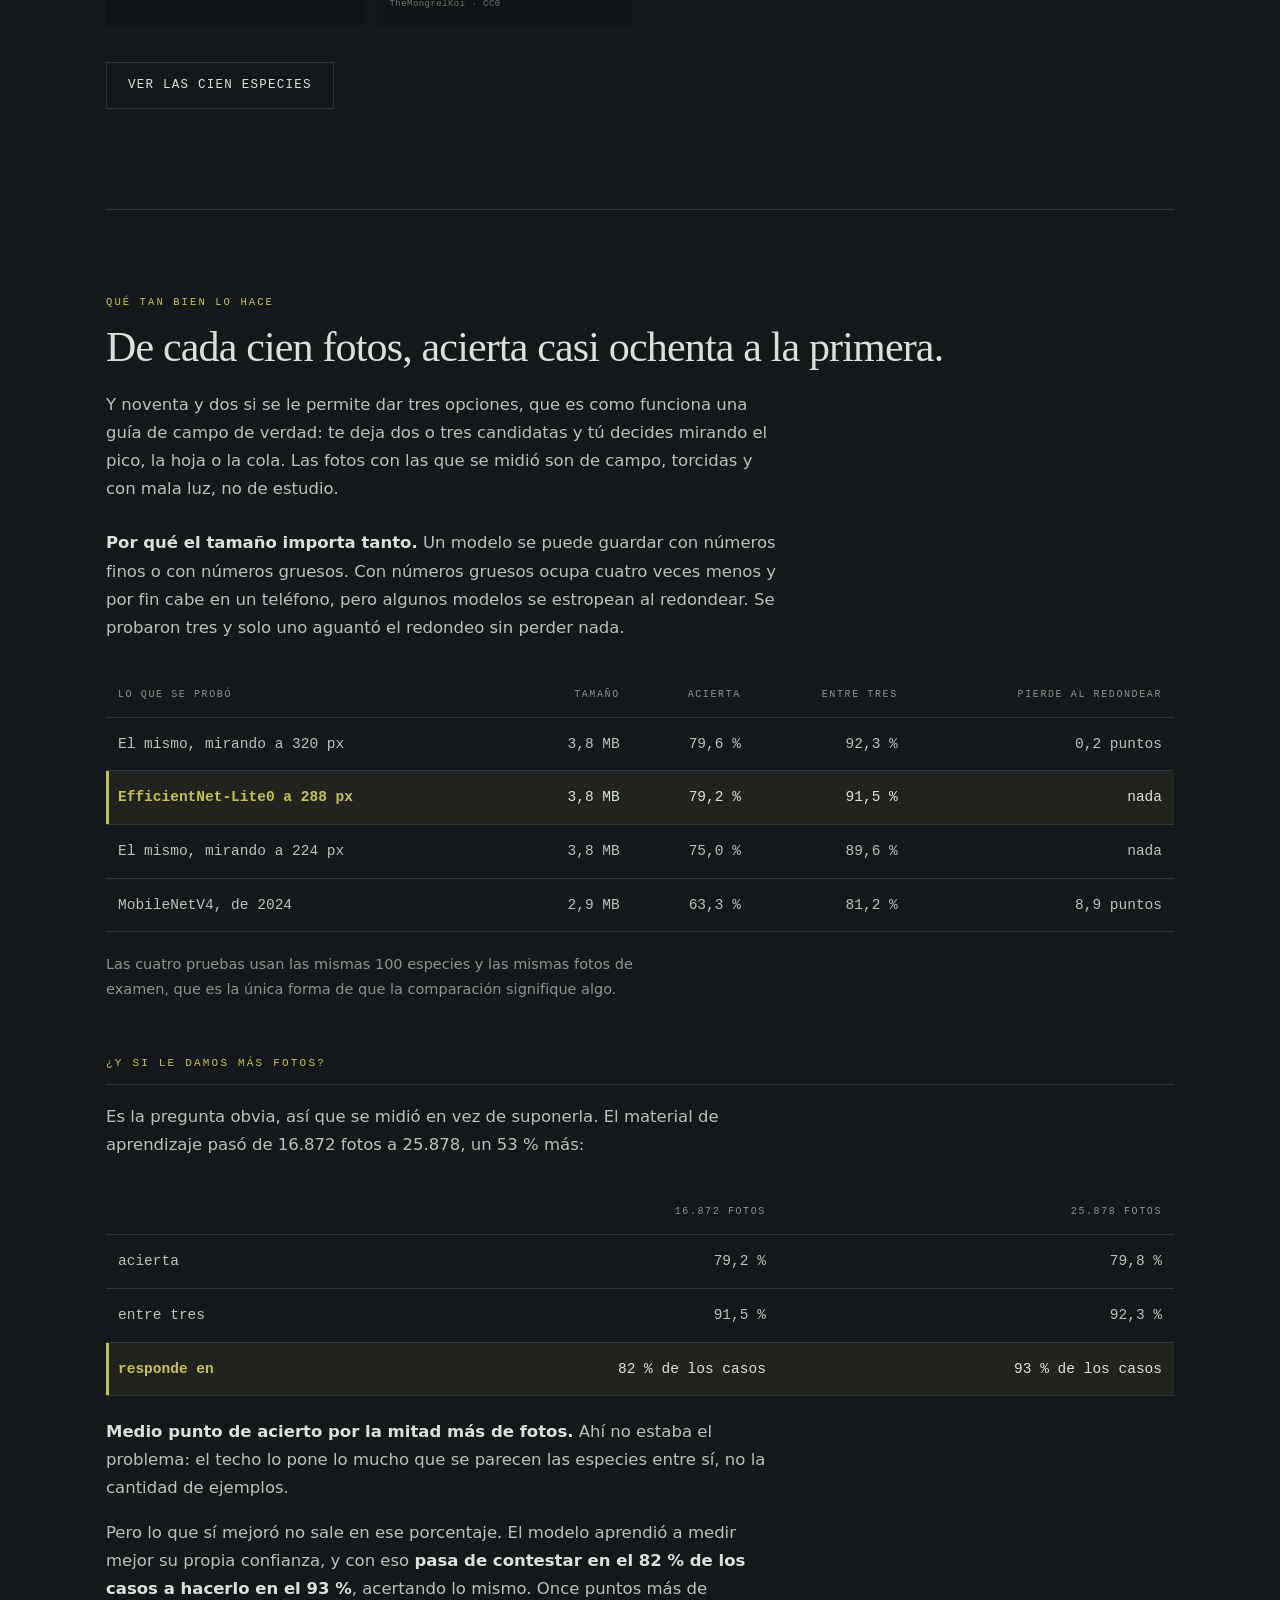
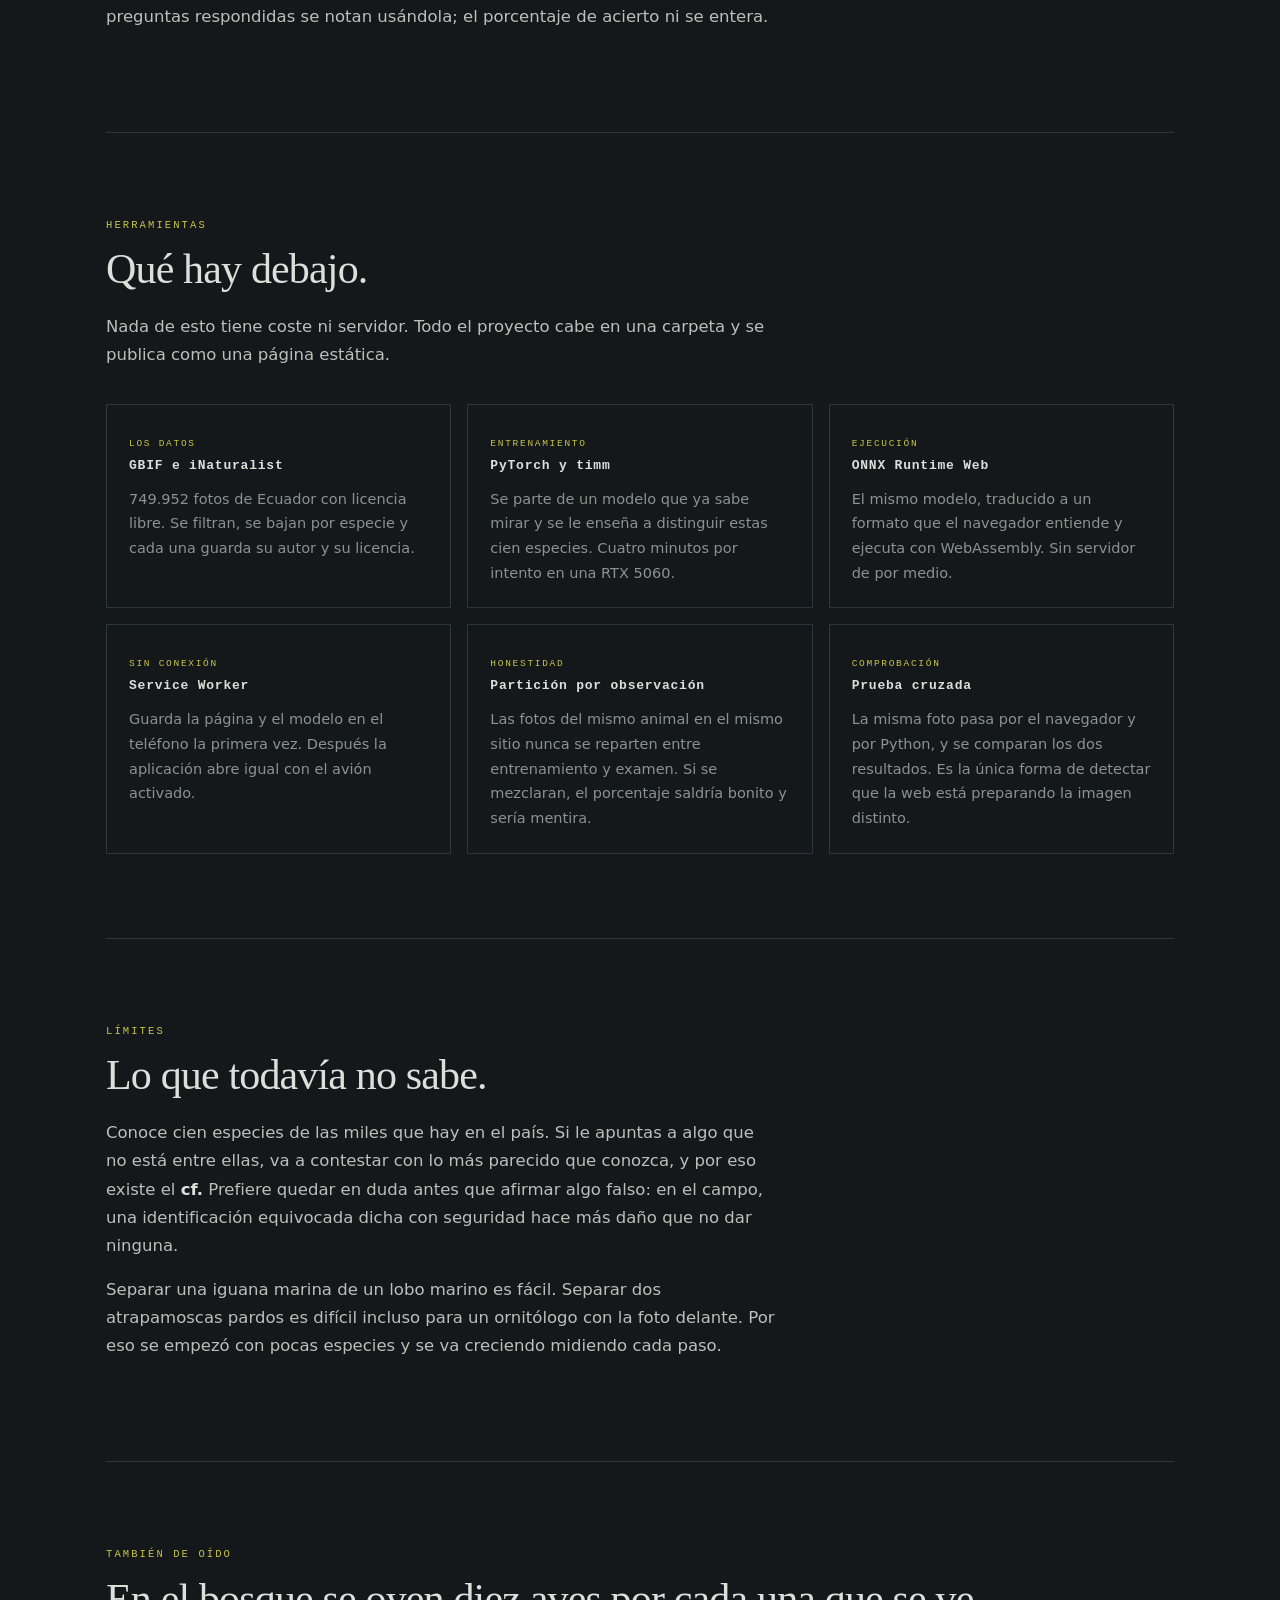
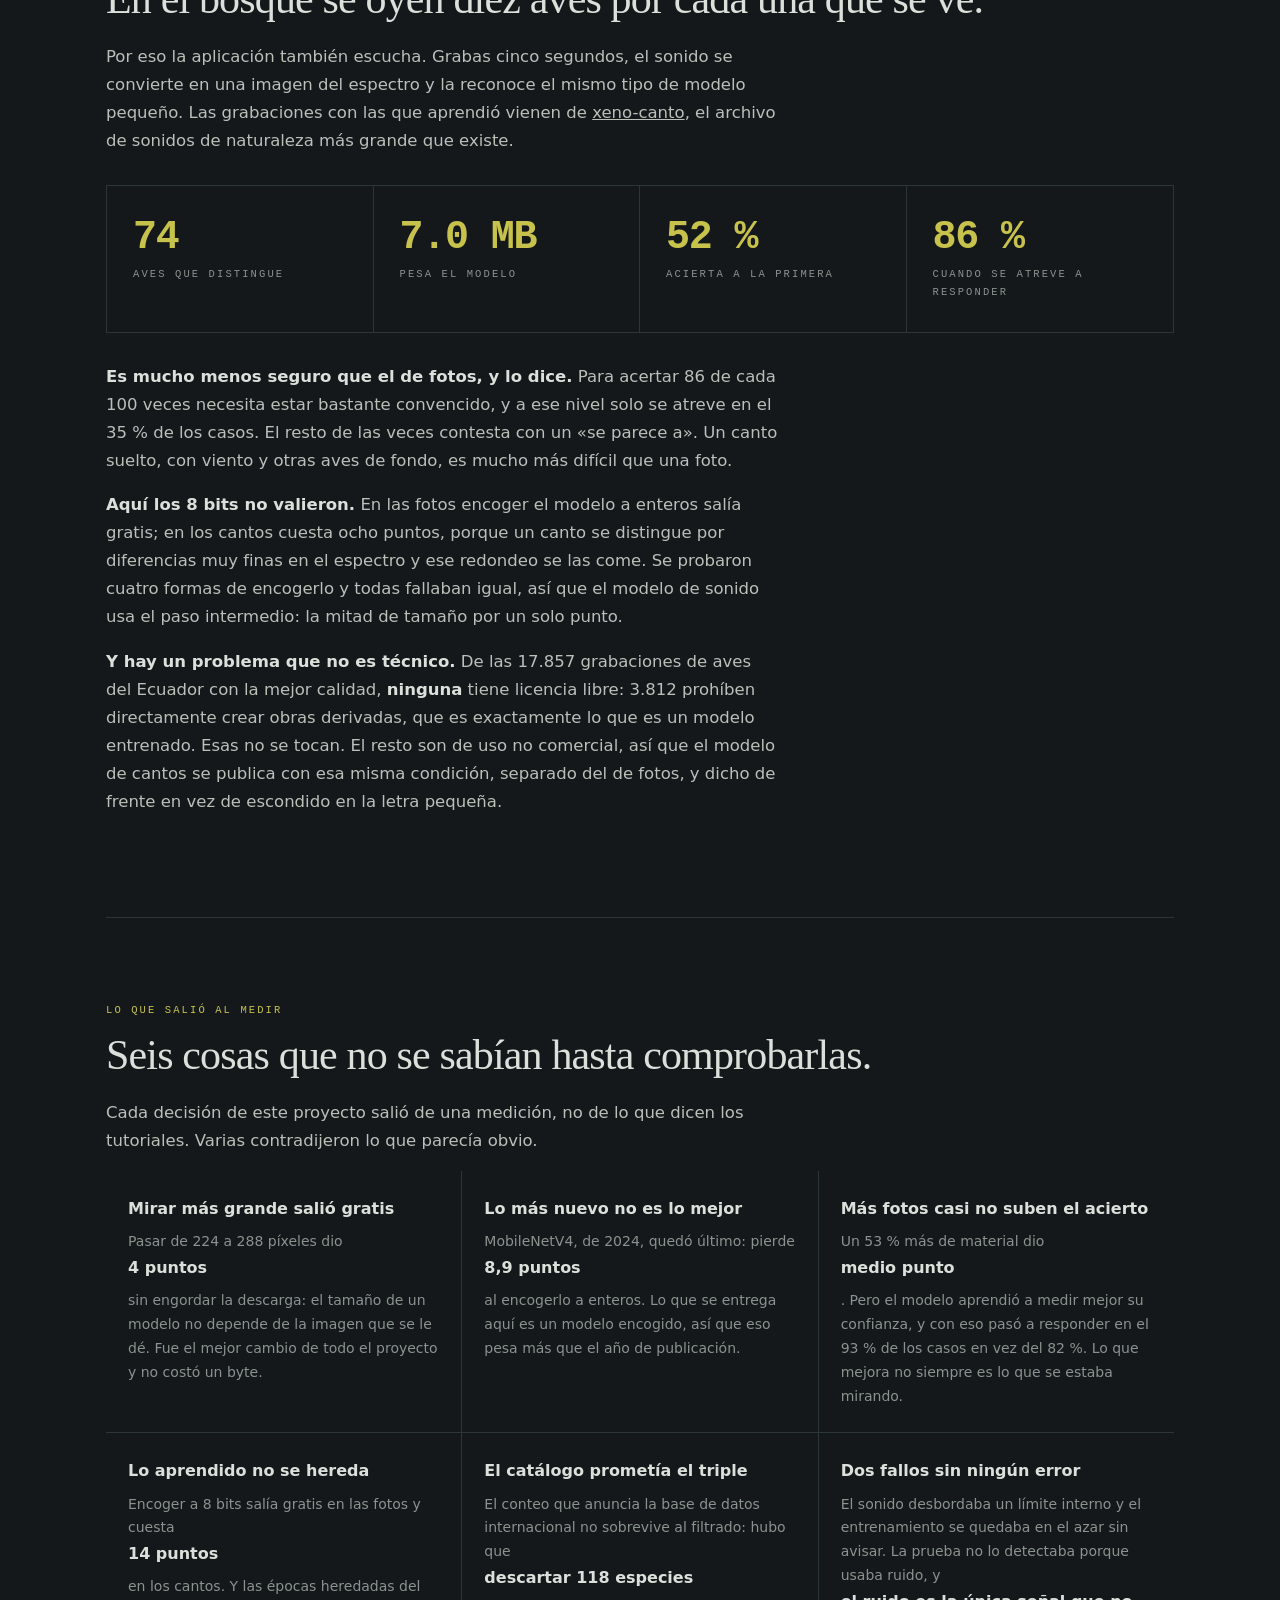
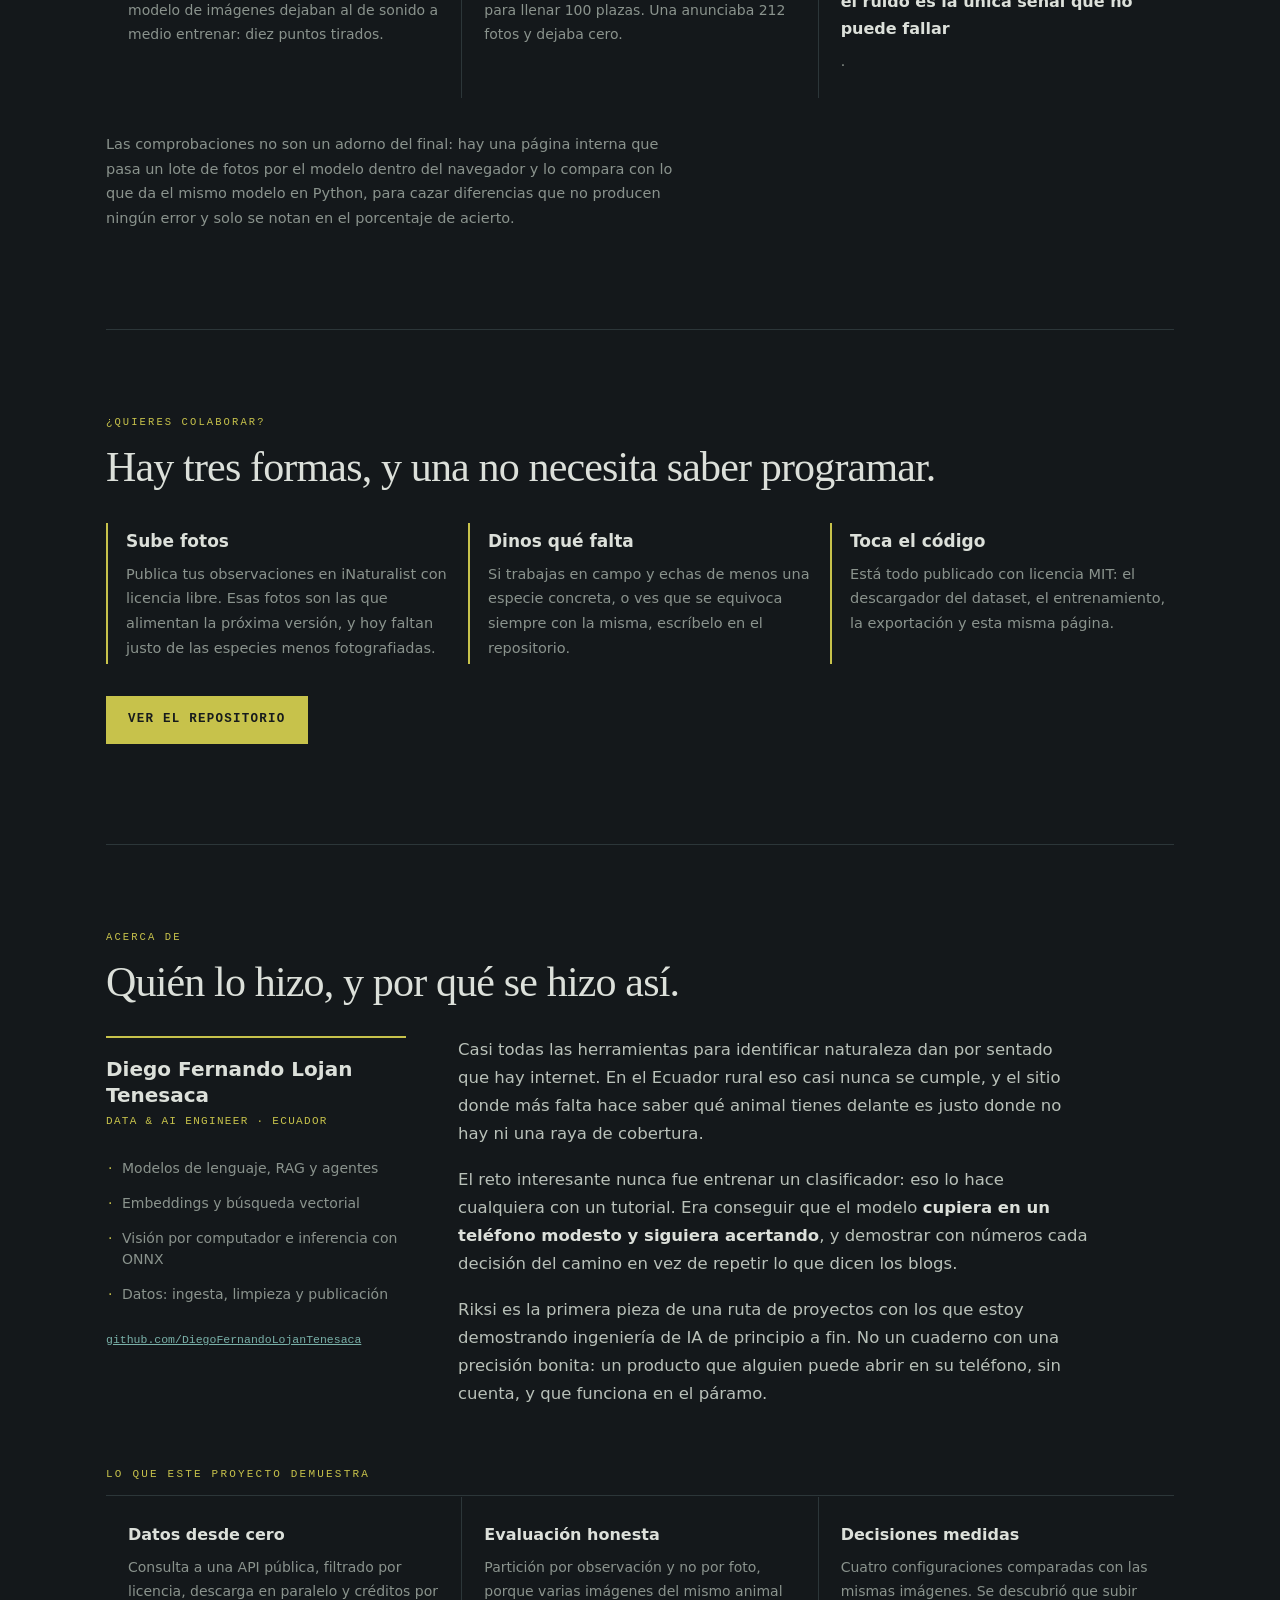
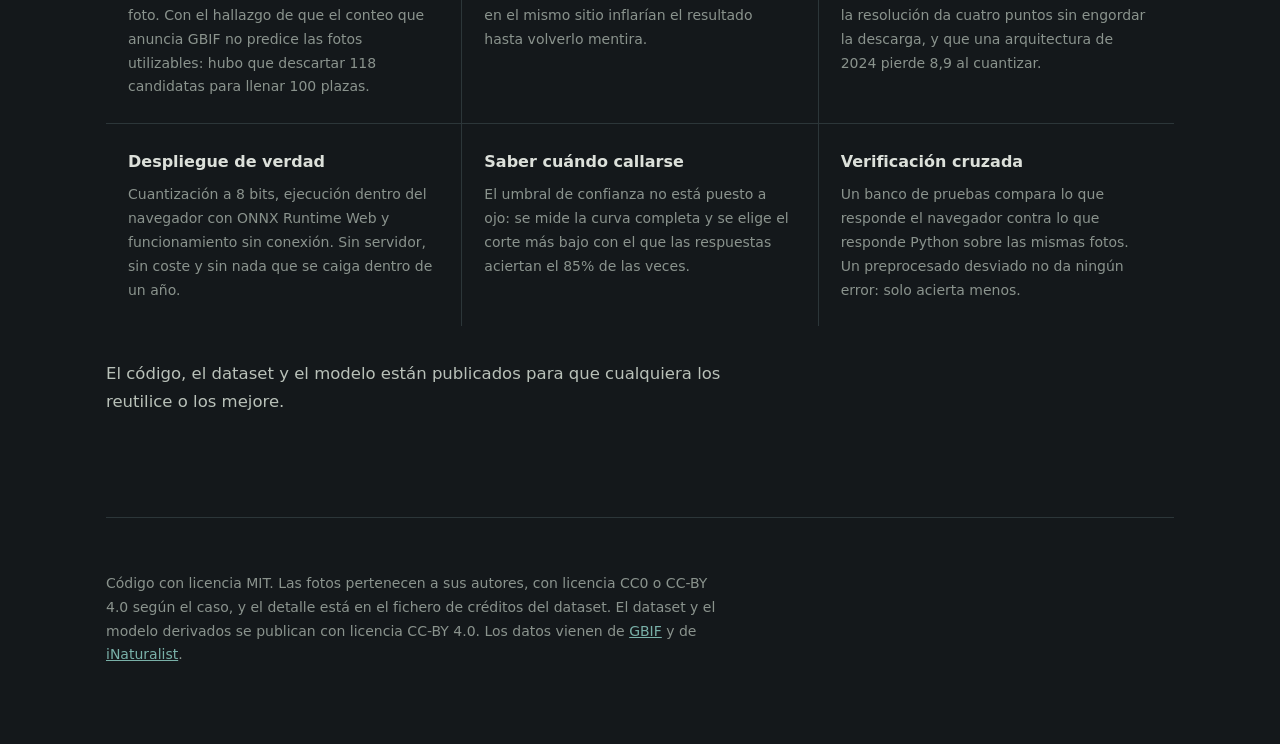
==== commit e7cfbe81: "El oído pasa a 74 aves aceptando calidad B El material sube de 2.753 grabaciones a 4.307 y entran ca" ====
--- a/docs/index.html
+++ b/docs/index.html
@@ -287,16 +287,16 @@
       naturaleza más grande que existe.</p>
 
     <div class="cifras" style="margin:30px 0;border:1px solid var(--marea)">
-      <div class="cifra"><b>60</b><span class="etiqueta">aves que distingue</span></div>
-      <div class="cifra"><b>6.9 MB</b><span class="etiqueta">pesa el modelo</span></div>
-      <div class="cifra"><b>55 %</b><span class="etiqueta">acierta a la primera</span></div>
-      <div class="cifra"><b>85 %</b><span class="etiqueta">cuando se atreve a responder</span></div>
+      <div class="cifra"><b>74</b><span class="etiqueta">aves que distingue</span></div>
+      <div class="cifra"><b>7.0 MB</b><span class="etiqueta">pesa el modelo</span></div>
+      <div class="cifra"><b>52 %</b><span class="etiqueta">acierta a la primera</span></div>
+      <div class="cifra"><b>86 %</b><span class="etiqueta">cuando se atreve a responder</span></div>
     </div>
 
     <p><b>Es mucho menos seguro que el de fotos, y lo dice.</b> Para acertar
-      85 de cada 100 veces necesita estar bastante
+      86 de cada 100 veces necesita estar bastante
       convencido, y a ese nivel solo se atreve en el
-      40&nbsp;% de los casos. El resto de las veces
+      35&nbsp;% de los casos. El resto de las veces
       contesta con un «se parece a». Un canto suelto, con viento y otras aves
       de fondo, es mucho más difícil que una foto.</p>
 
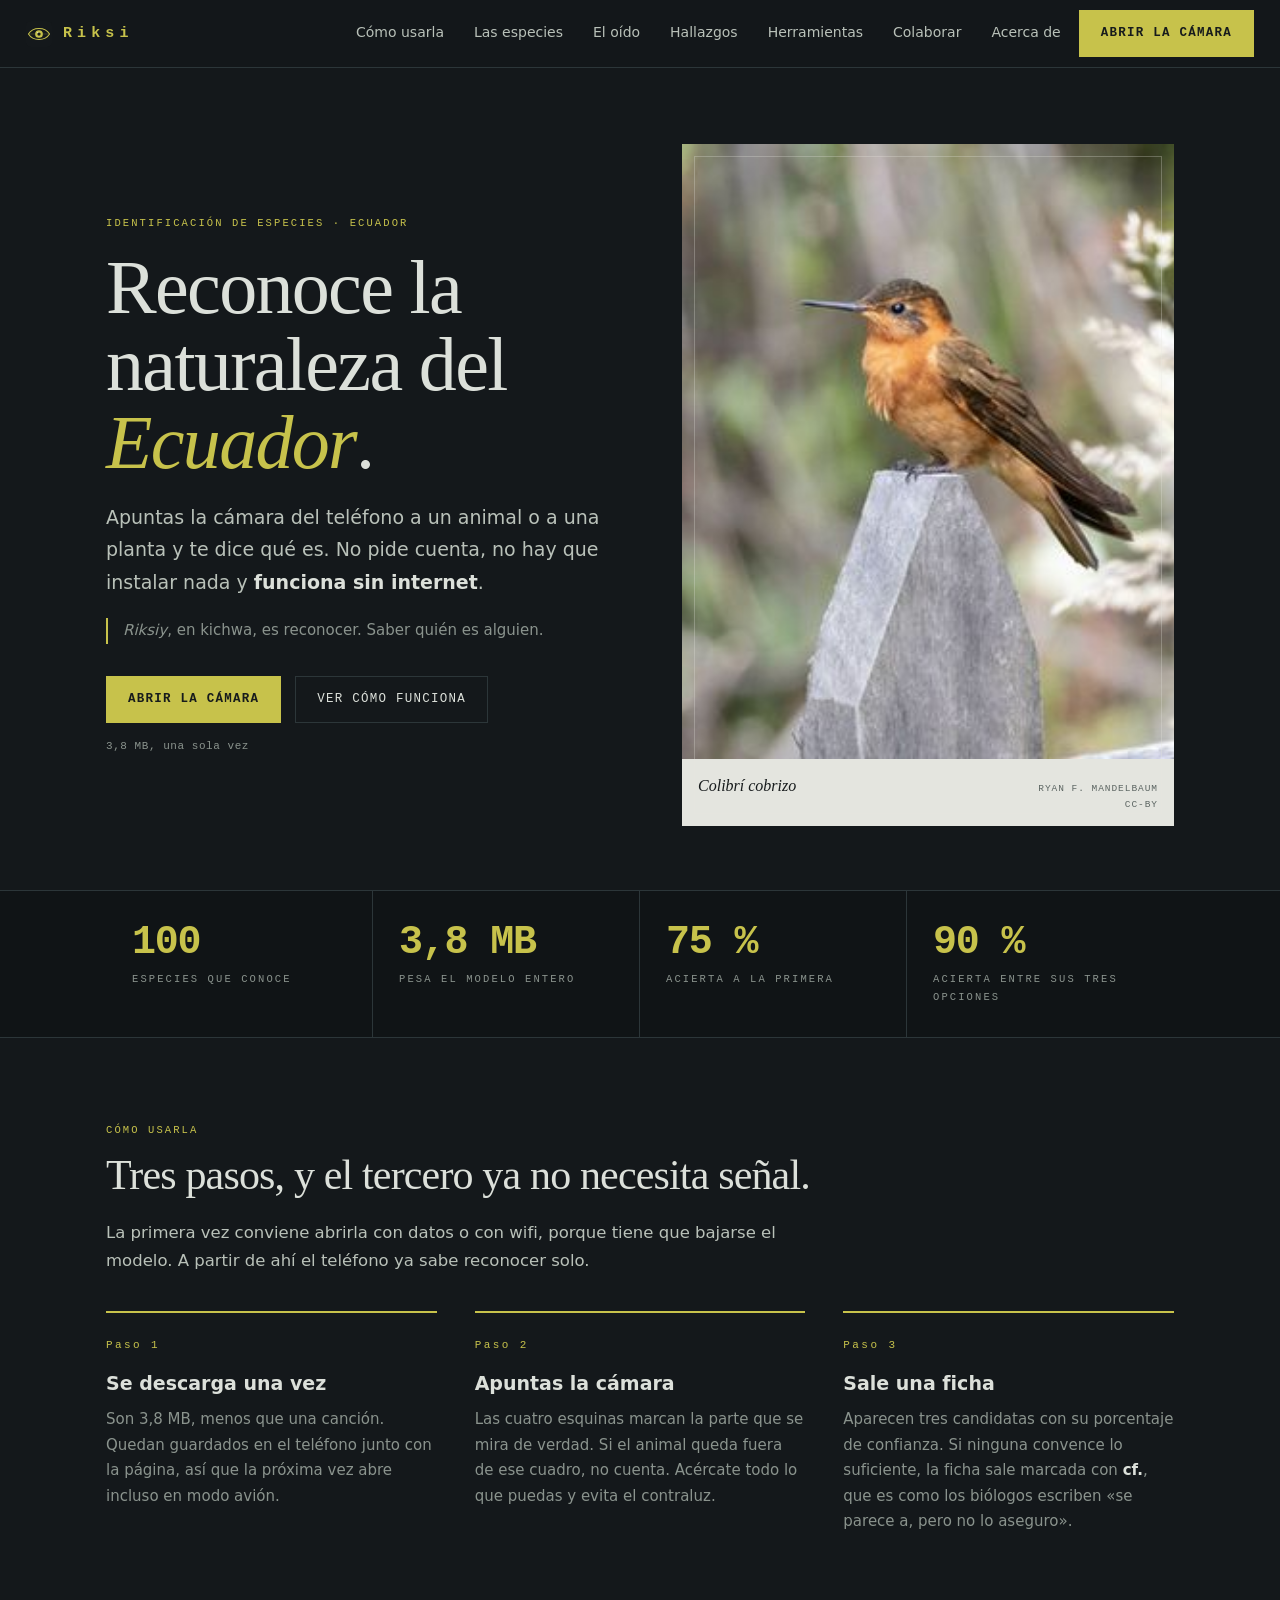
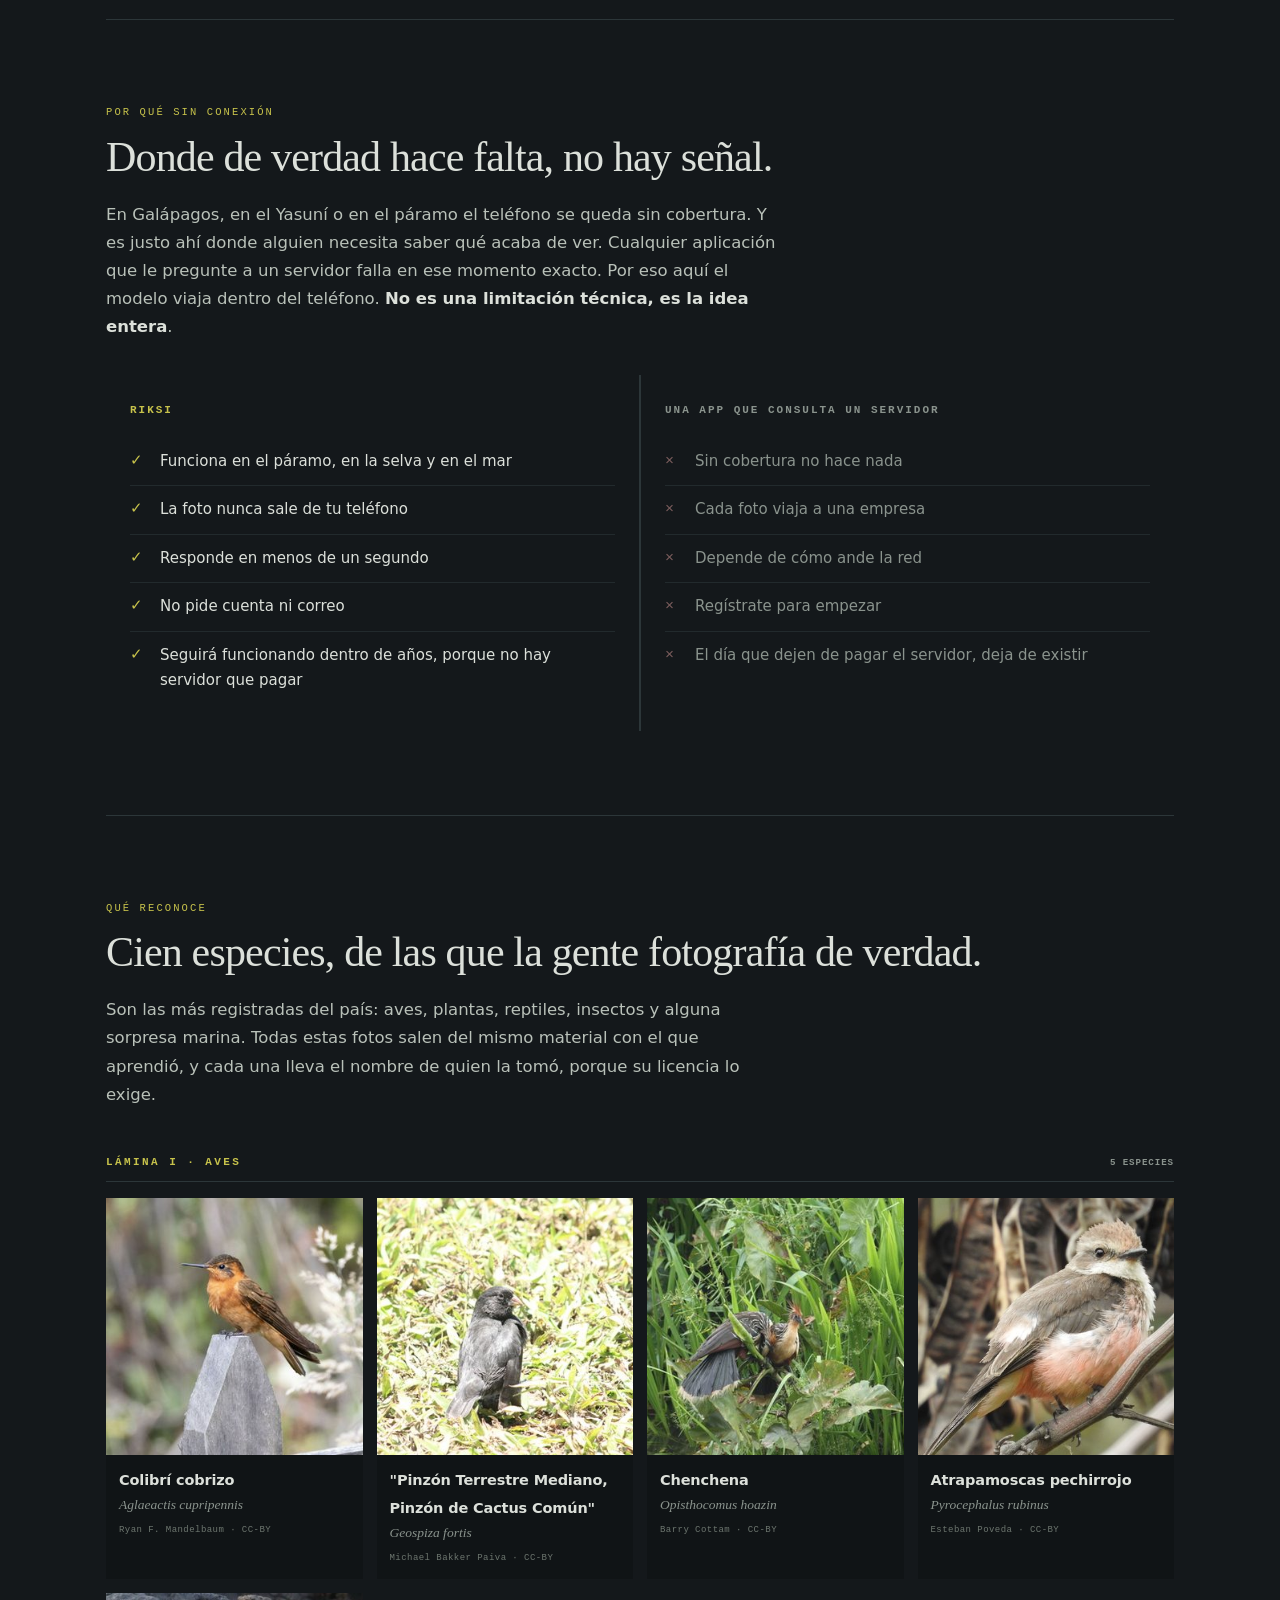
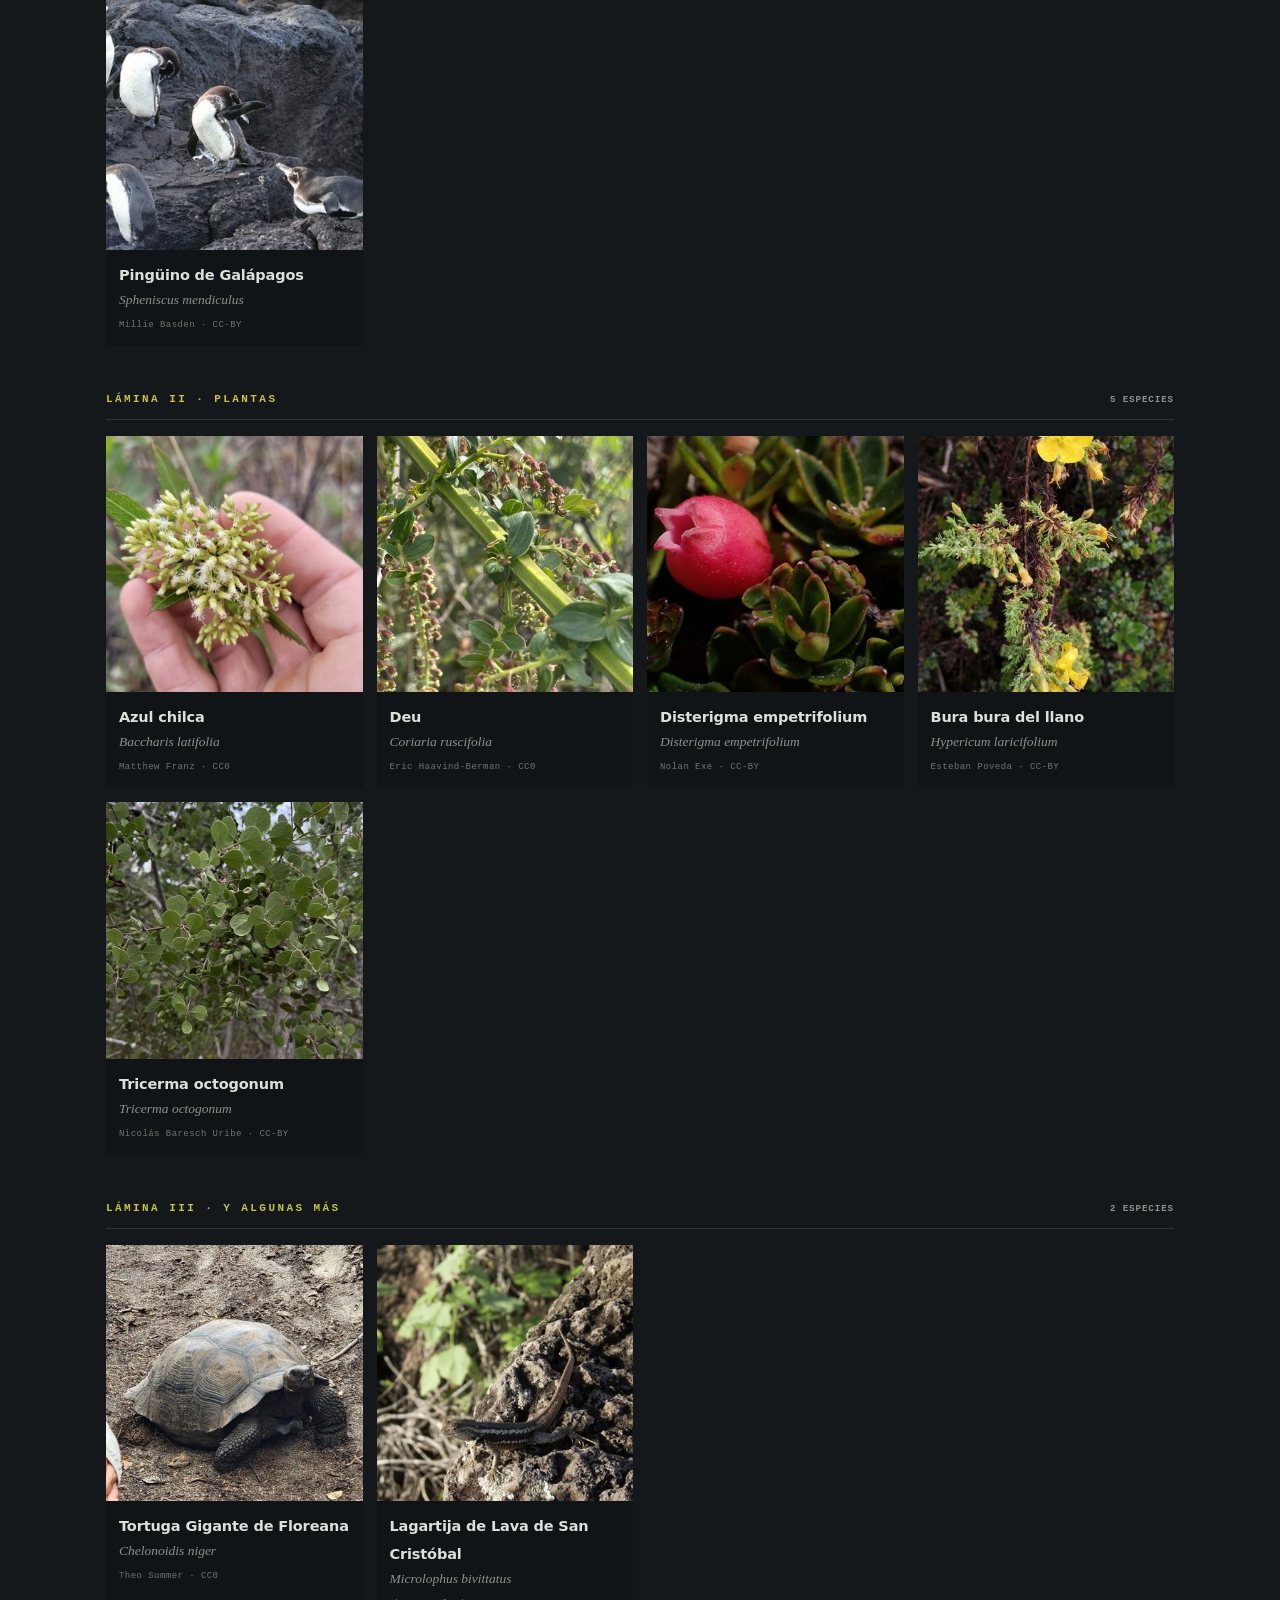
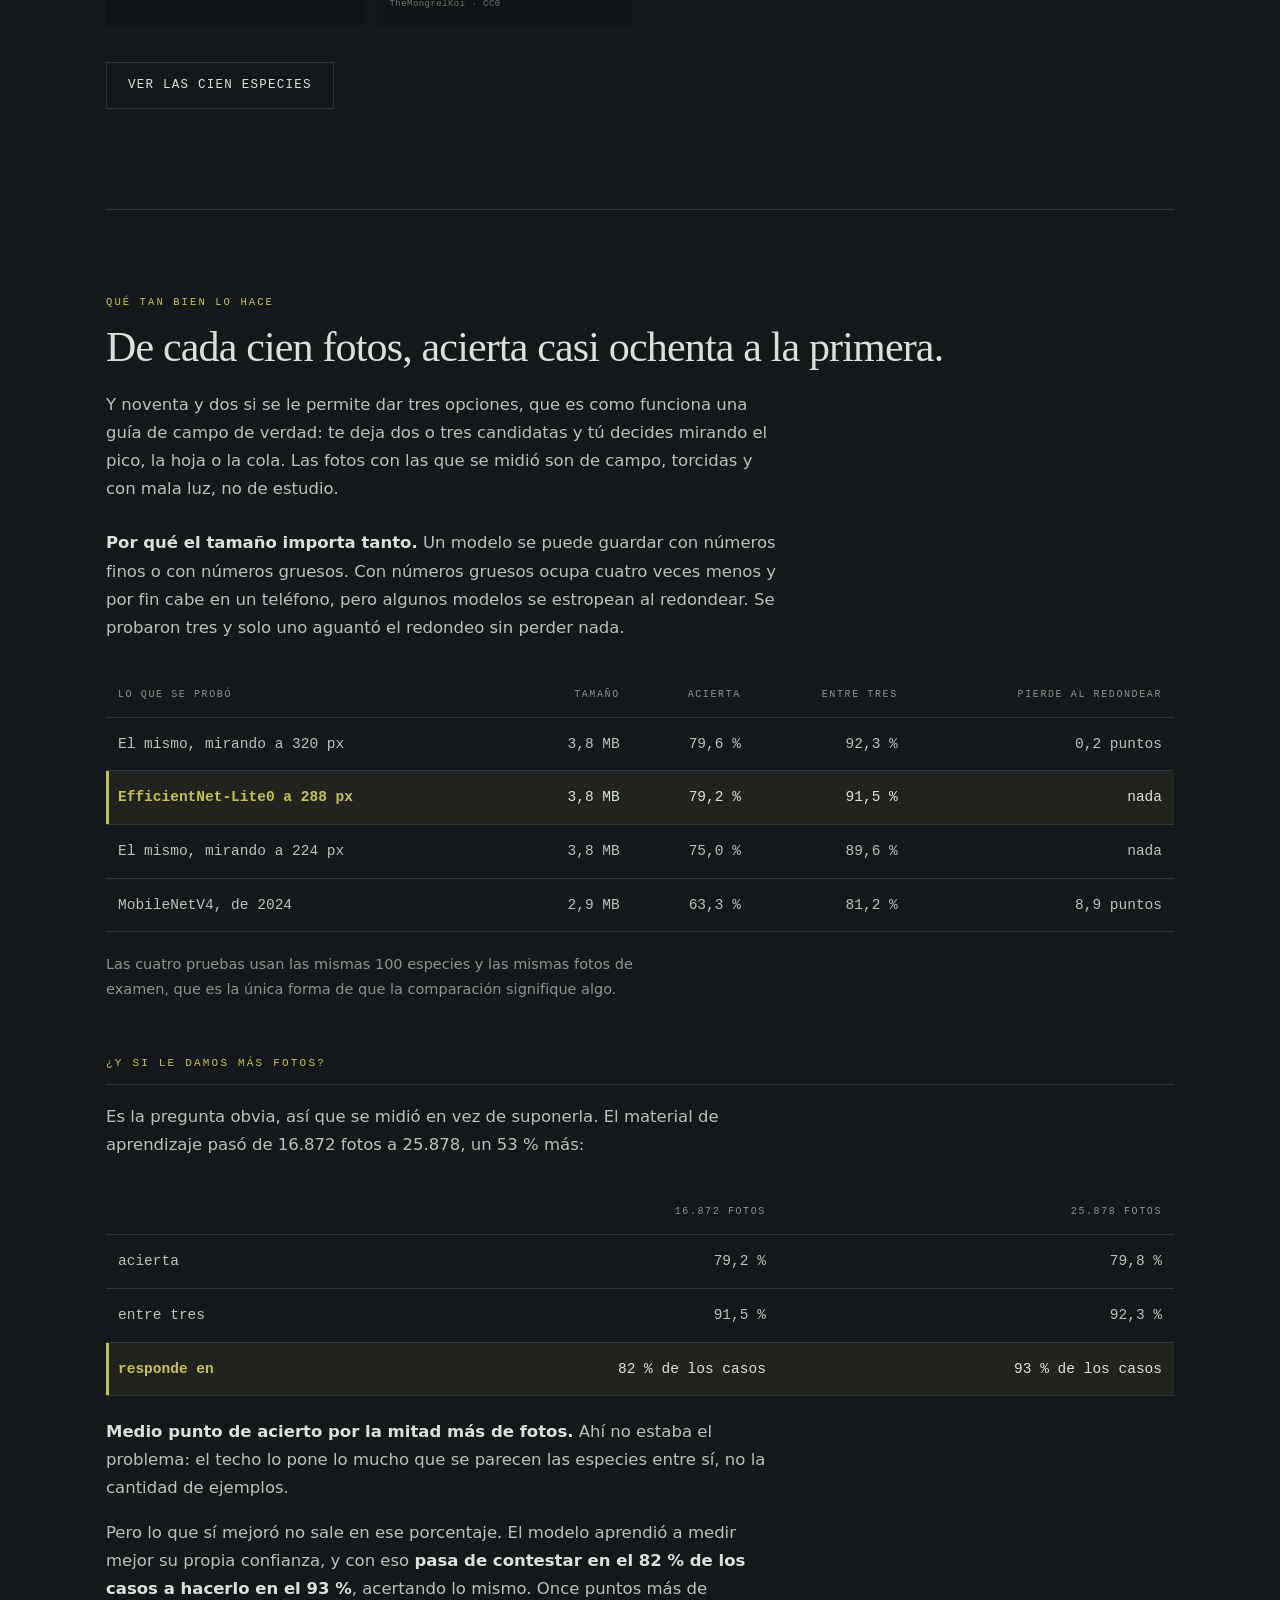
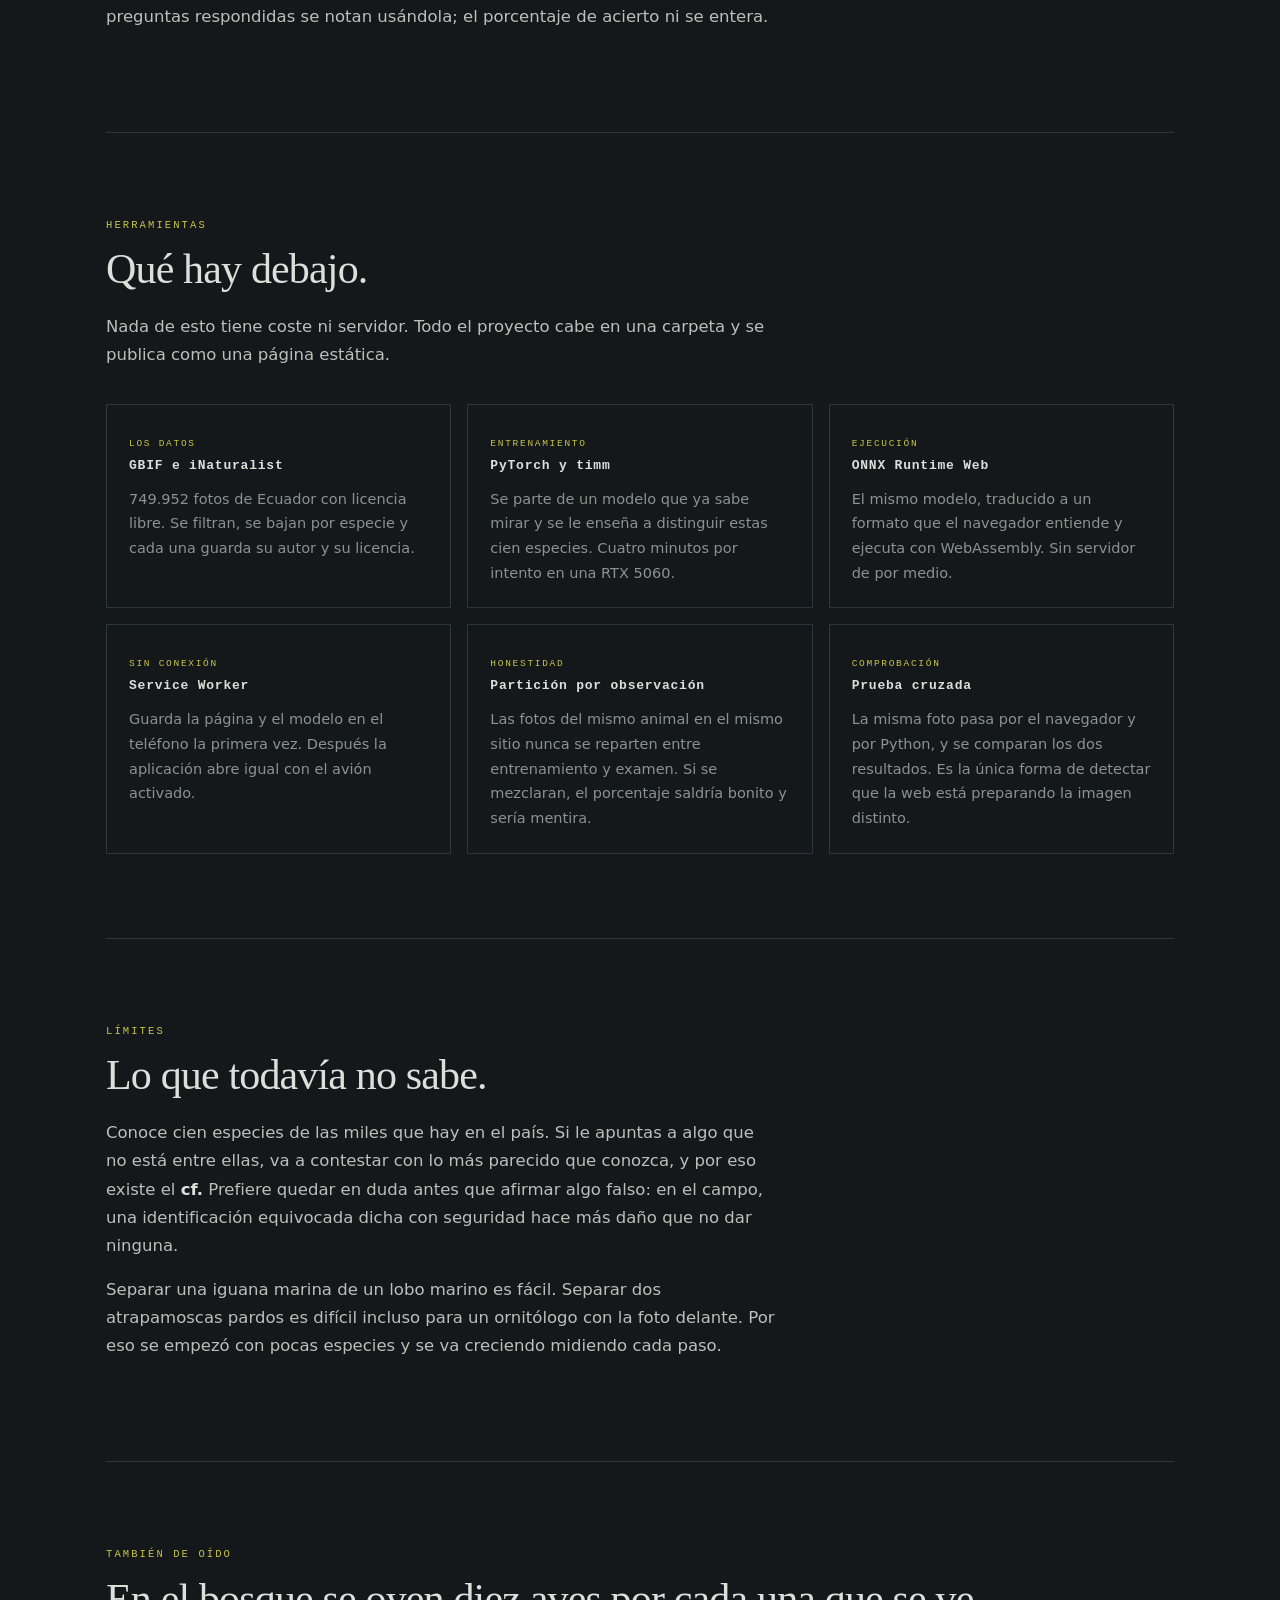
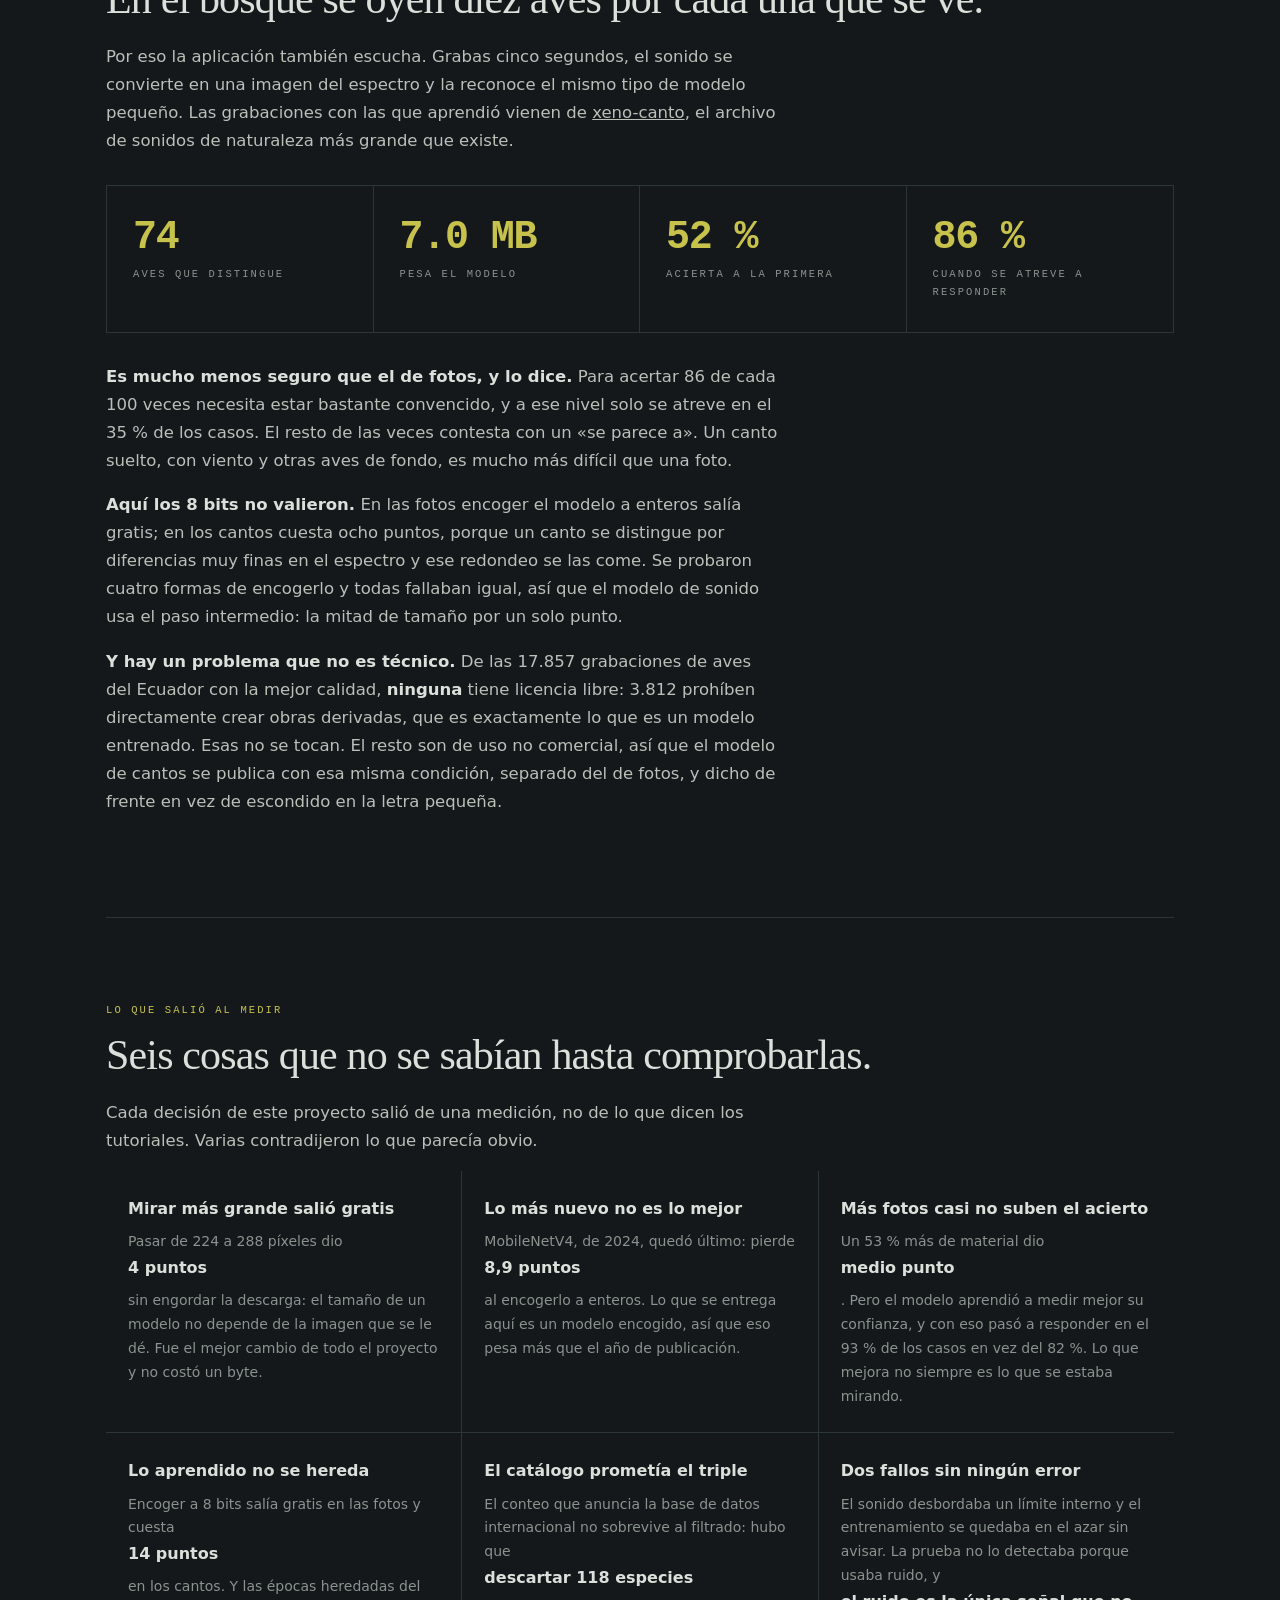
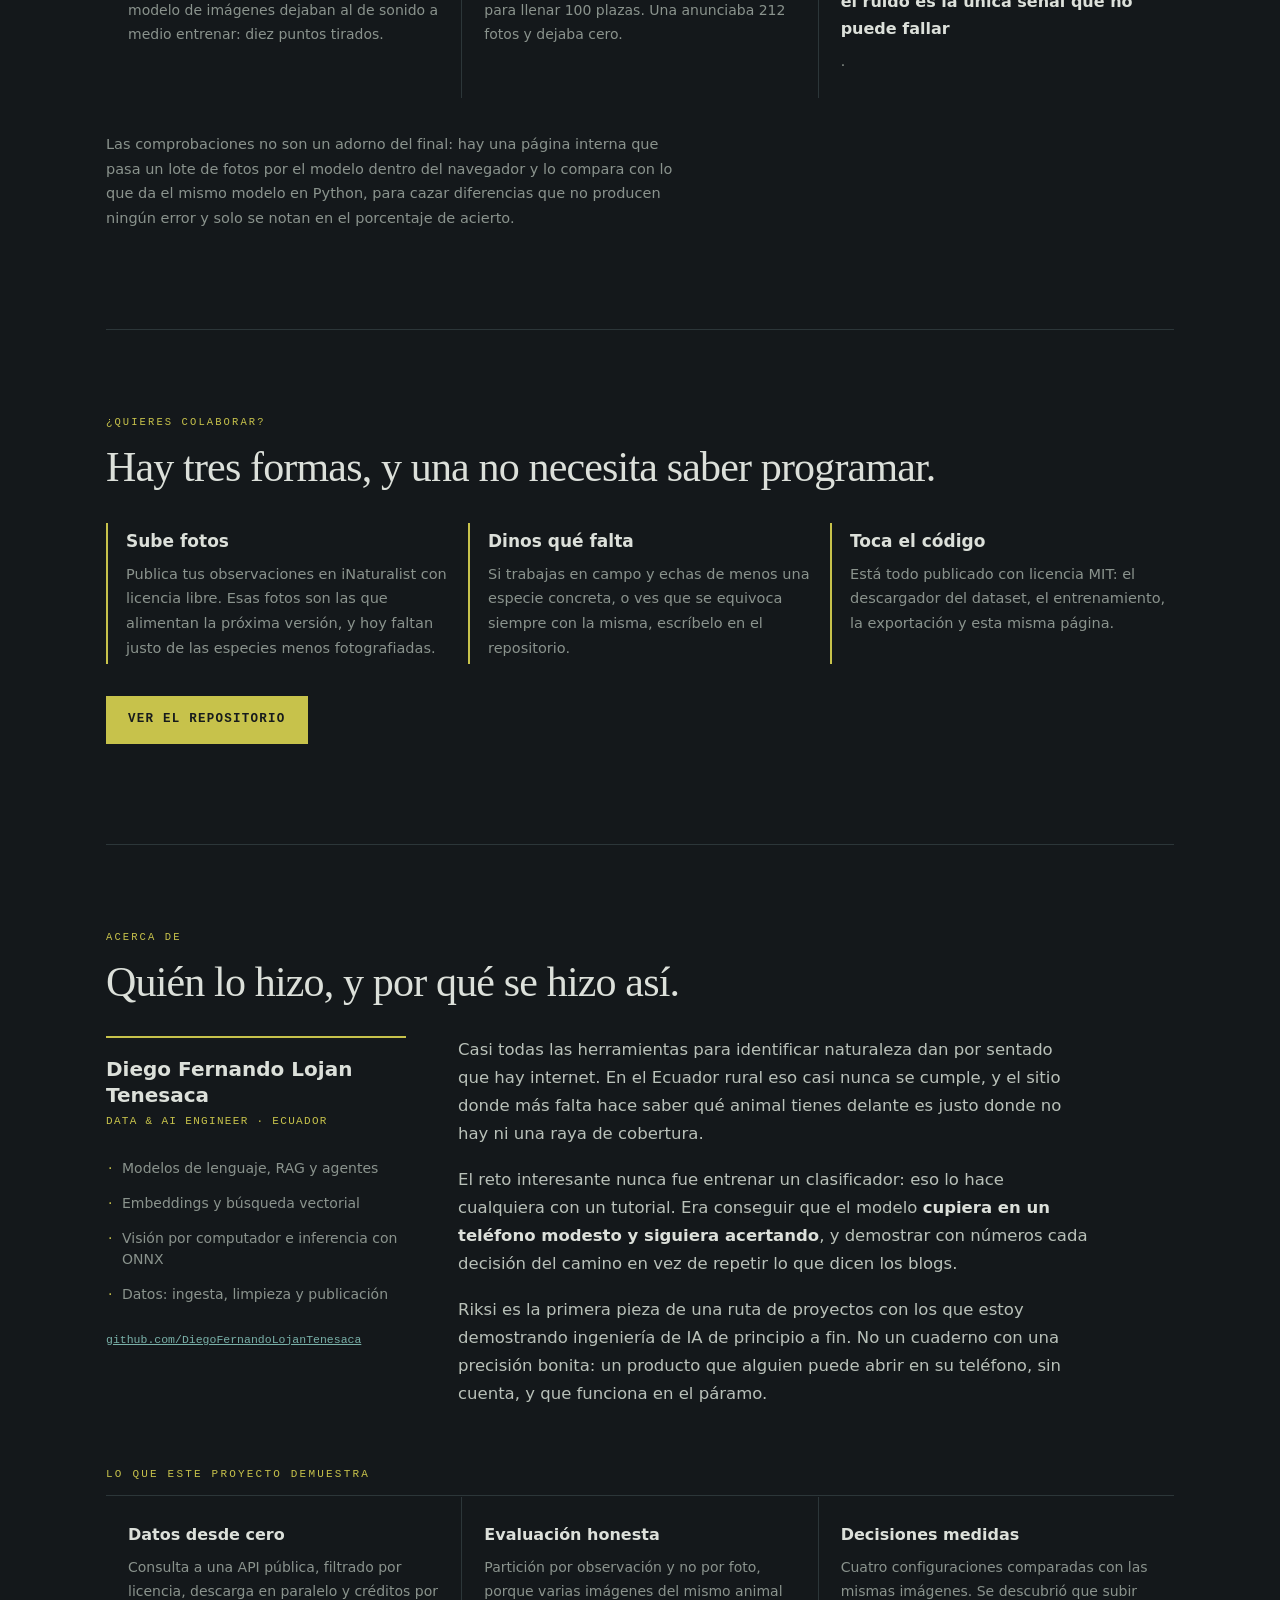
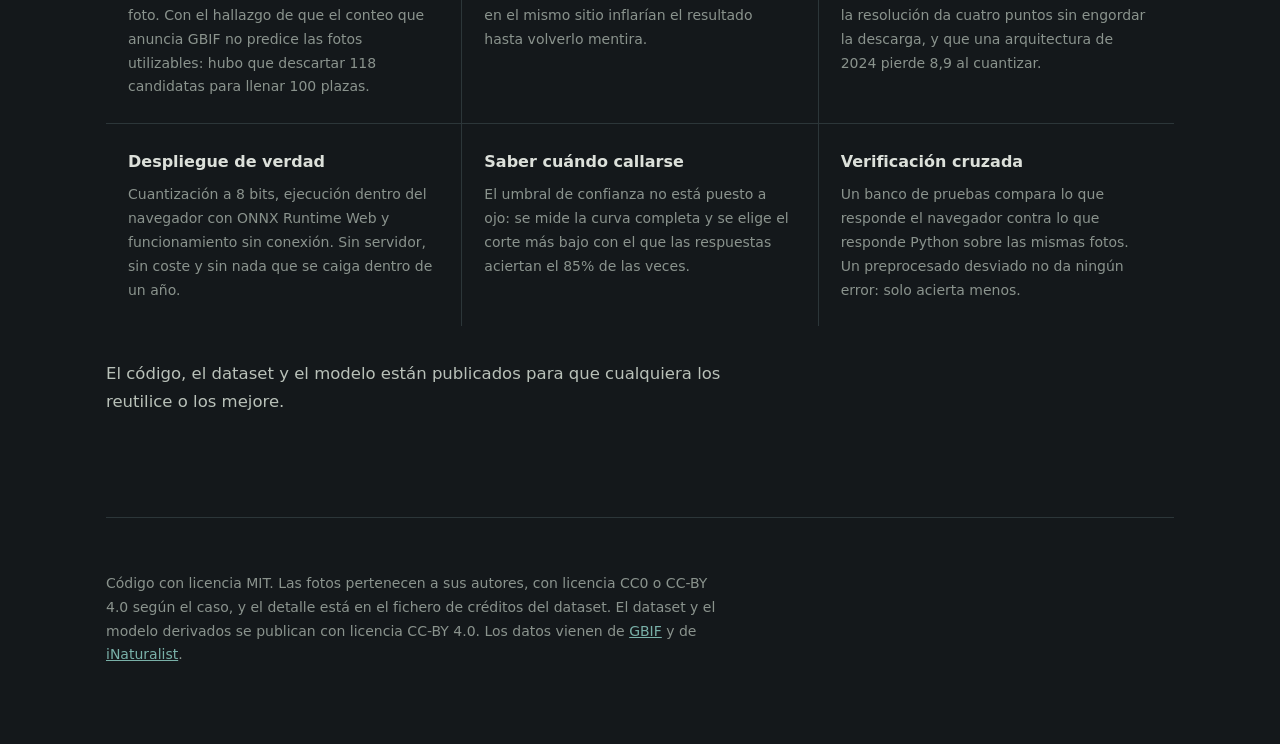
==== commit fc17ed80: "El chat avisa cuando el servidor esta despertando Un servidor gratuito duerme y tarda hasta un minut" ====
--- a/docs/index.html
+++ b/docs/index.html
@@ -21,6 +21,7 @@
 <meta name="apple-mobile-web-app-capable" content="yes">
 <meta name="apple-mobile-web-app-title" content="Riksi">
 <link rel="stylesheet" href="estilo.css">
+<link rel="stylesheet" href="chat.css">
 <script type="application/ld+json">
 {
   "@context": "https://schema.org",
@@ -575,5 +576,15 @@
   navigator.serviceWorker.register("sw.js").catch(() => {});
 }
 </script>
+
+<!-- El chat de Yachaq. A diferencia del identificador, este SÍ necesita red:
+     el modelo de la cámara corre dentro del navegador, pero el agente vive en
+     un servidor.
+
+     Vacío = apagado en producción, y la página funciona igual mientras el
+     servidor no esté publicado. En localhost el chat se enciende solo contra
+     127.0.0.1:8000, así que para desarrollar no hay que tocar esta línea. -->
+<script>window.YACHAQ_API = "";</script>
+<script src="chat.js" defer></script>
 </body>
 </html>
--- a/docs/chat.css
+++ b/docs/chat.css
@@ -0,0 +1,256 @@
+/* El chat de Yachaq. Misma paleta que el resto: basalto, liquen, papel. */
+
+.yq {
+  position: fixed;
+  right: clamp(12px, 3vw, 28px);
+  bottom: clamp(12px, 3vw, 28px);
+  z-index: 60;
+  font-family: var(--sans);
+}
+
+/* Sin red el chat no puede funcionar, así que desaparece en vez de quedarse
+   como un botón que falla al pulsarlo. */
+.yq.yq-sinred { display: none; }
+
+.yq-boton {
+  position: relative;
+  width: 60px; height: 60px;
+  border: 0; border-radius: 50%;
+  background: var(--marea); color: var(--basalto);
+  border: 2px solid var(--liquen);
+  display: grid; place-items: center;
+  cursor: pointer;
+  box-shadow: 0 6px 22px rgba(0,0,0,.32);
+  transition: transform .18s ease, box-shadow .18s ease;
+}
+
+/* ── la mascota ────────────────────────────────────────────────────────── */
+
+.yq-pajaro { width: 42px; height: 42px; overflow: visible; }
+
+/* El ala gira desde el hombro, no desde su centro: por el centro parecería una
+   hélice en vez de un ala. */
+.yq-ala {
+  transform-origin: 26px 30px;
+  animation: yq-aletea 1.6s ease-in-out infinite;
+}
+@keyframes yq-aletea {
+  0%, 100% { transform: rotate(0deg)   scaleY(1);   }
+  50%      { transform: rotate(-26deg) scaleY(.82); }
+}
+
+/* Un colibrí de verdad bate tan rápido que no se ve; aquí bate despacio salvo
+   cuando está pensando, que es cuando el movimiento significa algo. */
+.yq-ocupado .yq-ala { animation-duration: .28s; }
+
+.yq-cabeza { transform-origin: 40px 24px; }
+
+/* Las patas azules son lo que hace reconocible al piquero, así que en el saludo
+   dan el paso del cortejo: levantan alternando, que es exactamente lo que hace
+   el animal de verdad. */
+.yq-patas { transform-origin: 31px 47px; }
+.yq-saluda .yq-patas { animation: yq-paso .55s ease-in-out 4; }
+@keyframes yq-paso {
+  0%, 100% { transform: translateX(0) rotate(0deg); }
+  50%      { transform: translateX(-1.5px) rotate(-5deg); }
+}
+.yq-ojo { transform-origin: 45px 17px; animation: yq-parpadea 5.5s infinite; }
+@keyframes yq-parpadea {
+  0%, 92%, 100% { transform: scaleY(1); }
+  95%           { transform: scaleY(.1); }
+}
+
+/* Saluda: dos cabezadas y el globo. Solo una vez por sesión. */
+.yq-saluda .yq-cabeza { animation: yq-saluda 1.1s ease-in-out 2; }
+@keyframes yq-saluda {
+  0%, 100% { transform: rotate(0deg); }
+  30%      { transform: rotate(-13deg); }
+  60%      { transform: rotate(7deg); }
+}
+.yq-saluda .yq-boton { animation: yq-bota 1.1s ease-in-out 2; }
+@keyframes yq-bota {
+  0%, 100% { transform: translateY(0); }
+  35%      { transform: translateY(-7px); }
+}
+
+.yq-globo {
+  position: absolute; right: 70px; top: 50%;
+  transform: translateY(-50%) scale(.85);
+  white-space: nowrap;
+  background: var(--liquen); color: var(--basalto);
+  font-size: 12.5px; font-weight: 600;
+  padding: 7px 12px; border-radius: 999px;
+  opacity: 0; pointer-events: none;
+  transition: opacity .25s ease, transform .25s ease;
+  box-shadow: 0 4px 14px rgba(0,0,0,.3);
+}
+.yq-saluda .yq-globo { opacity: 1; transform: translateY(-50%) scale(1); }
+.yq-activo .yq-globo { display: none; }
+
+.yq-avatar {
+  flex-shrink: 0;
+  width: 38px; height: 38px;
+  display: grid; place-items: center;
+  background: var(--basalto); border-radius: 50%;
+  border: 1px solid rgba(199,194,75,.3);
+}
+.yq-avatar .yq-pajaro { width: 26px; height: 26px; }
+.yq-titulo { flex: 1; min-width: 0; }
+
+@media (prefers-reduced-motion: reduce) {
+  .yq-ala, .yq-ojo, .yq-patas,
+  .yq-saluda .yq-cabeza, .yq-saluda .yq-boton, .yq-saluda .yq-patas { animation: none; }
+}
+.yq-boton:hover { transform: translateY(-2px); box-shadow: 0 10px 28px rgba(0,0,0,.4); }
+.yq-boton:focus-visible { outline: 3px solid var(--agua); outline-offset: 3px; }
+.yq-activo .yq-boton { transform: scale(.86); opacity: .75; }
+
+/* `fixed` y no `absolute`. Esta era la causa de que el panel saliera cortado:
+   colgaba de `.yq`, que es una caja de 60px, así que se posicionaba respecto al
+   botón y no respecto a la ventana. Anclado a la ventana con las cuatro
+   distancias, el navegador ya sabe exactamente cuánto sitio hay y el panel
+   nunca se sale ni deja huecos. */
+/* El widget vive dentro de la página, así que hereda sus reglas de etiqueta.
+   `estilo.css` tiene `section { padding: 84px 0 }` para las secciones del sitio,
+   y eso se aplicaba también a este `<section>`: 84px de hueco arriba y 85 abajo
+   dentro del panel, medidos igual en las tres resoluciones. Se neutraliza aquí
+   en vez de renombrar la etiqueta, porque `<section>` es lo correcto para una
+   región con su propio título. */
+.yq-panel {
+  padding: 0; border-top: 0; margin: 0;
+  position: fixed;
+  right: clamp(12px, 3vw, 28px);
+  bottom: calc(clamp(12px, 3vw, 28px) + 72px);
+  width: min(384px, calc(100vw - 24px));
+  max-height: min(560px, calc(100dvh - 150px));
+  display: flex; flex-direction: column;
+  background: var(--basalto);
+  color: var(--texto);
+  border: 1px solid rgba(199,194,75,.22);
+  border-radius: 16px;
+  overflow: hidden;
+  box-shadow: 0 20px 60px rgba(0,0,0,.5);
+  animation: yq-entra .2s ease;
+}
+@keyframes yq-entra { from { opacity: 0; transform: translateY(10px); } }
+@media (prefers-reduced-motion: reduce) {
+  .yq-panel { animation: none; }
+  .yq-boton { transition: none; }
+}
+
+/* La cabecera y el pie no encogen: sin `flex-shrink: 0` el navegador los
+   aplasta cuando el hilo crece, y la cabecera acababa pintada encima de los
+   mensajes. */
+.yq-cab {
+  flex-shrink: 0;
+  display: flex; align-items: center;
+  gap: 11px; padding: 13px 15px;
+  border-bottom: 1px solid rgba(199,194,75,.18);
+  background: var(--marea);
+}
+.yq-cab strong { color: var(--liquen); font-size: 15px; letter-spacing: .01em; }
+.yq-sub { display: block; color: var(--tenue); font-size: 12px; margin-top: 2px; }
+.yq-cerrar {
+  background: none; border: 0; color: var(--suave);
+  font-size: 26px; line-height: 1; cursor: pointer; padding: 0 4px;
+}
+.yq-cerrar:hover { color: var(--papel); }
+
+/* `min-height: 0` es lo que permite que este hijo se encoja dentro del flex y
+   saque su propia barra de scroll. Sin eso, un mensaje largo empuja el panel
+   entero y el final queda fuera de la ventana. */
+.yq-hilo {
+  flex: 1 1 auto; min-height: 0;
+  overflow-y: auto; overscroll-behavior: contain;
+  padding: 16px; display: flex; flex-direction: column; gap: 12px;
+  scrollbar-width: thin; scrollbar-color: var(--marea) transparent;
+}
+
+.yq-msj {
+  max-width: 88%;
+  padding: 10px 13px;
+  border-radius: 13px;
+  font-size: 14px; line-height: 1.55;
+  word-wrap: break-word;
+}
+.yq-yo {
+  align-self: flex-end;
+  background: var(--liquen); color: var(--basalto);
+  border-bottom-right-radius: 4px;
+}
+.yq-el {
+  align-self: flex-start;
+  background: var(--marea);
+  border-bottom-left-radius: 4px;
+}
+.yq-texto strong { color: inherit; font-weight: 650; }
+.yq-el .yq-texto strong { color: var(--liquen); }
+
+/* Qué herramientas usó. Se ve siempre, porque es la diferencia entre un dato
+   consultado y uno inventado. */
+.yq-usos {
+  margin-top: 9px; padding-top: 8px;
+  border-top: 1px solid rgba(199,194,75,.16);
+  display: flex; flex-wrap: wrap; gap: 5px; align-items: center;
+}
+.yq-usos-t { color: var(--tenue); font-size: 11px; }
+.yq-uso {
+  font-family: var(--mono); font-size: 10.5px;
+  color: var(--agua); background: rgba(121,176,168,.1);
+  border: 1px solid rgba(121,176,168,.22);
+  padding: 2px 6px; border-radius: 5px;
+}
+
+.yq-pensando { display: flex; gap: 5px; padding: 15px 14px; align-items: center; }
+/* Cuando tarda, los puntitos dejan de bastar: hay que decir por qué. */
+.yq-pensando[data-nota]::after {
+  content: attr(data-nota);
+  margin-left: 6px; font-size: 12px; color: var(--tenue);
+}
+.yq-pensando span {
+  width: 6px; height: 6px; border-radius: 50%;
+  background: var(--tenue); animation: yq-late 1.2s infinite;
+}
+.yq-pensando span:nth-child(2) { animation-delay: .18s; }
+.yq-pensando span:nth-child(3) { animation-delay: .36s; }
+@keyframes yq-late { 0%, 60%, 100% { opacity: .25; } 30% { opacity: 1; } }
+@media (prefers-reduced-motion: reduce) {
+  .yq-pensando span { animation: none; opacity: .6; }
+}
+
+.yq-sugerencias {
+  flex-shrink: 0;
+  display: flex; flex-wrap: wrap; gap: 6px;
+  padding: 0 16px 12px;
+}
+.yq-sugerencias button {
+  background: none; color: var(--suave);
+  border: 1px solid rgba(199,194,75,.28);
+  border-radius: 999px; padding: 6px 11px;
+  font-size: 12px; font-family: inherit; cursor: pointer;
+  text-align: left;
+}
+.yq-sugerencias button:hover { border-color: var(--liquen); color: var(--liquen); }
+
+.yq-pie {
+  flex-shrink: 0;
+  display: flex; gap: 8px; padding: 12px 14px;
+  border-top: 1px solid rgba(199,194,75,.18);
+  background: var(--marea);
+}
+.yq-pie input {
+  flex: 1; background: var(--basalto); color: var(--texto);
+  border: 1px solid rgba(199,194,75,.22); border-radius: 9px;
+  padding: 9px 12px; font-size: 14px; font-family: inherit;
+}
+.yq-pie input:focus { outline: none; border-color: var(--liquen); }
+.yq-pie button {
+  background: var(--liquen); color: var(--basalto);
+  border: 0; border-radius: 9px; width: 40px;
+  font-size: 17px; cursor: pointer;
+}
+.yq-pie button:hover { filter: brightness(1.1); }
+
+@media (max-width: 480px) {
+  .yq-panel { max-height: min(74dvh, calc(100dvh - 110px)); }
+}
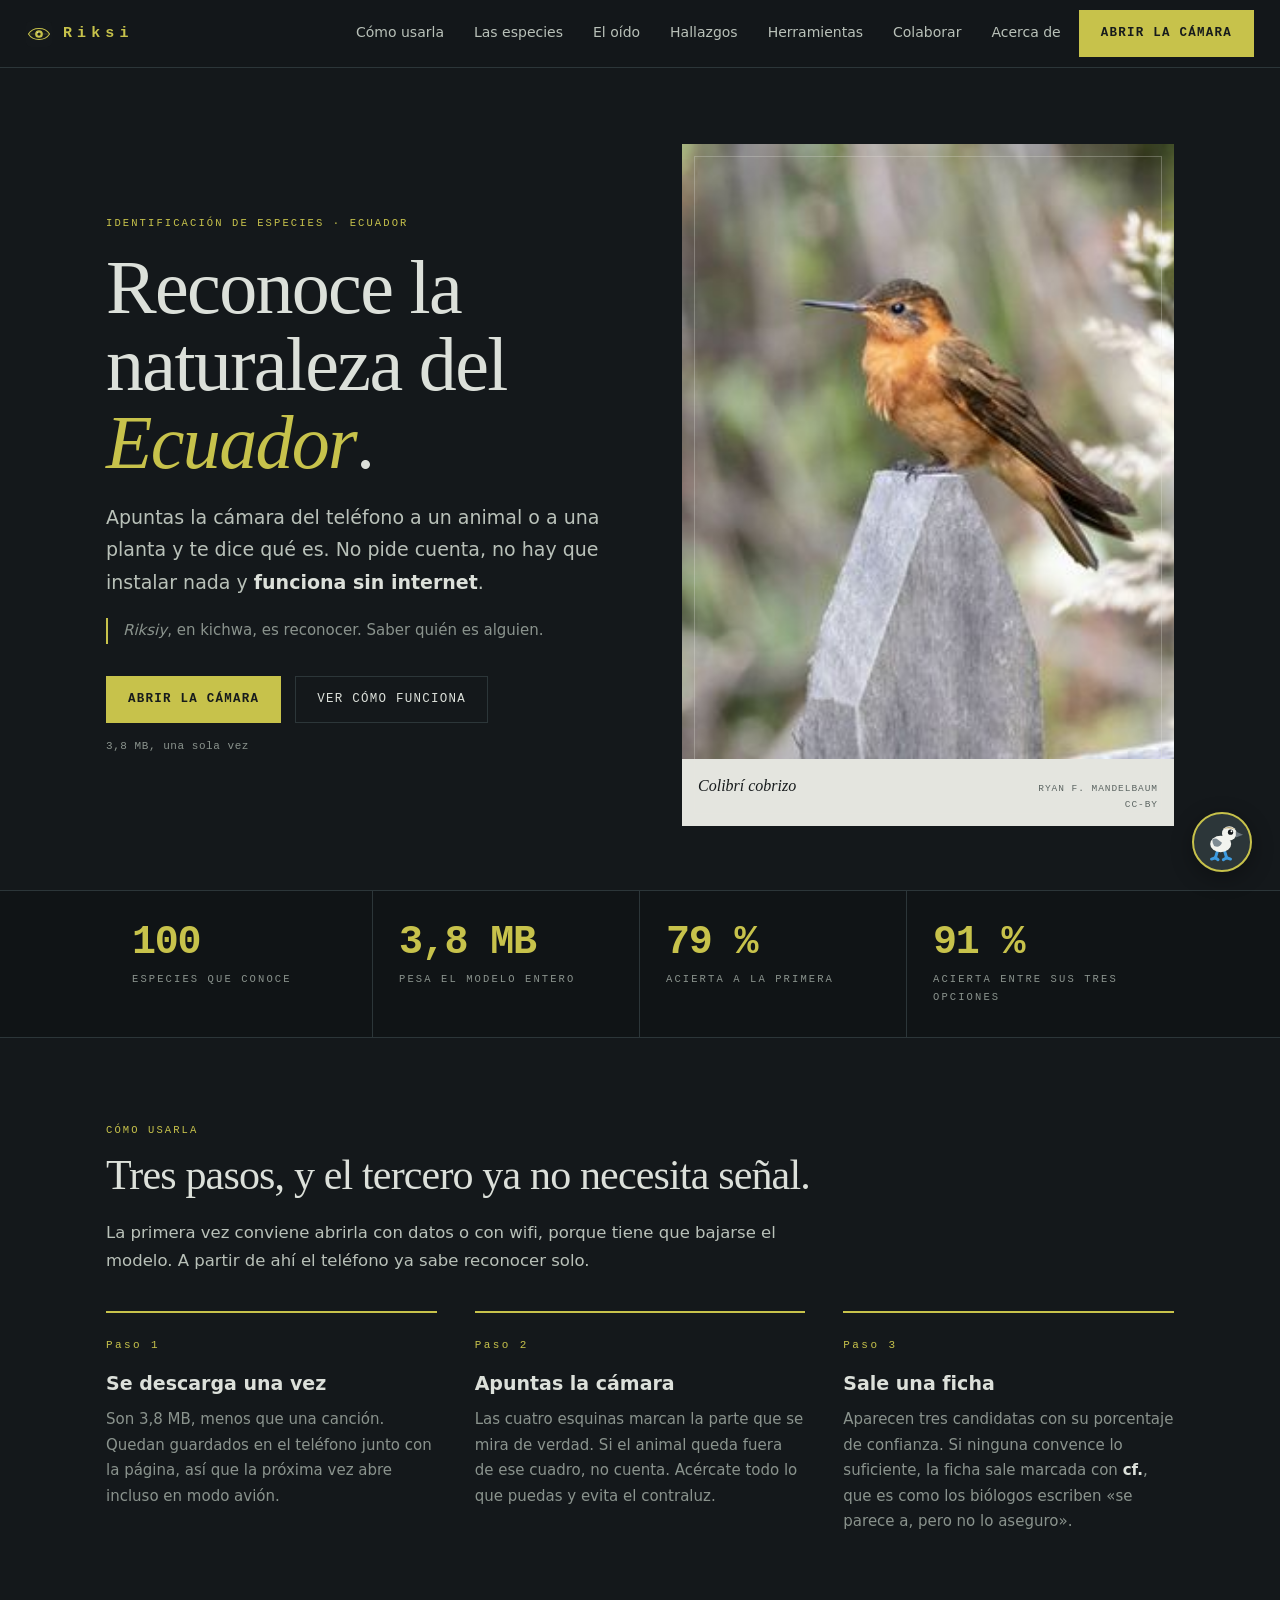
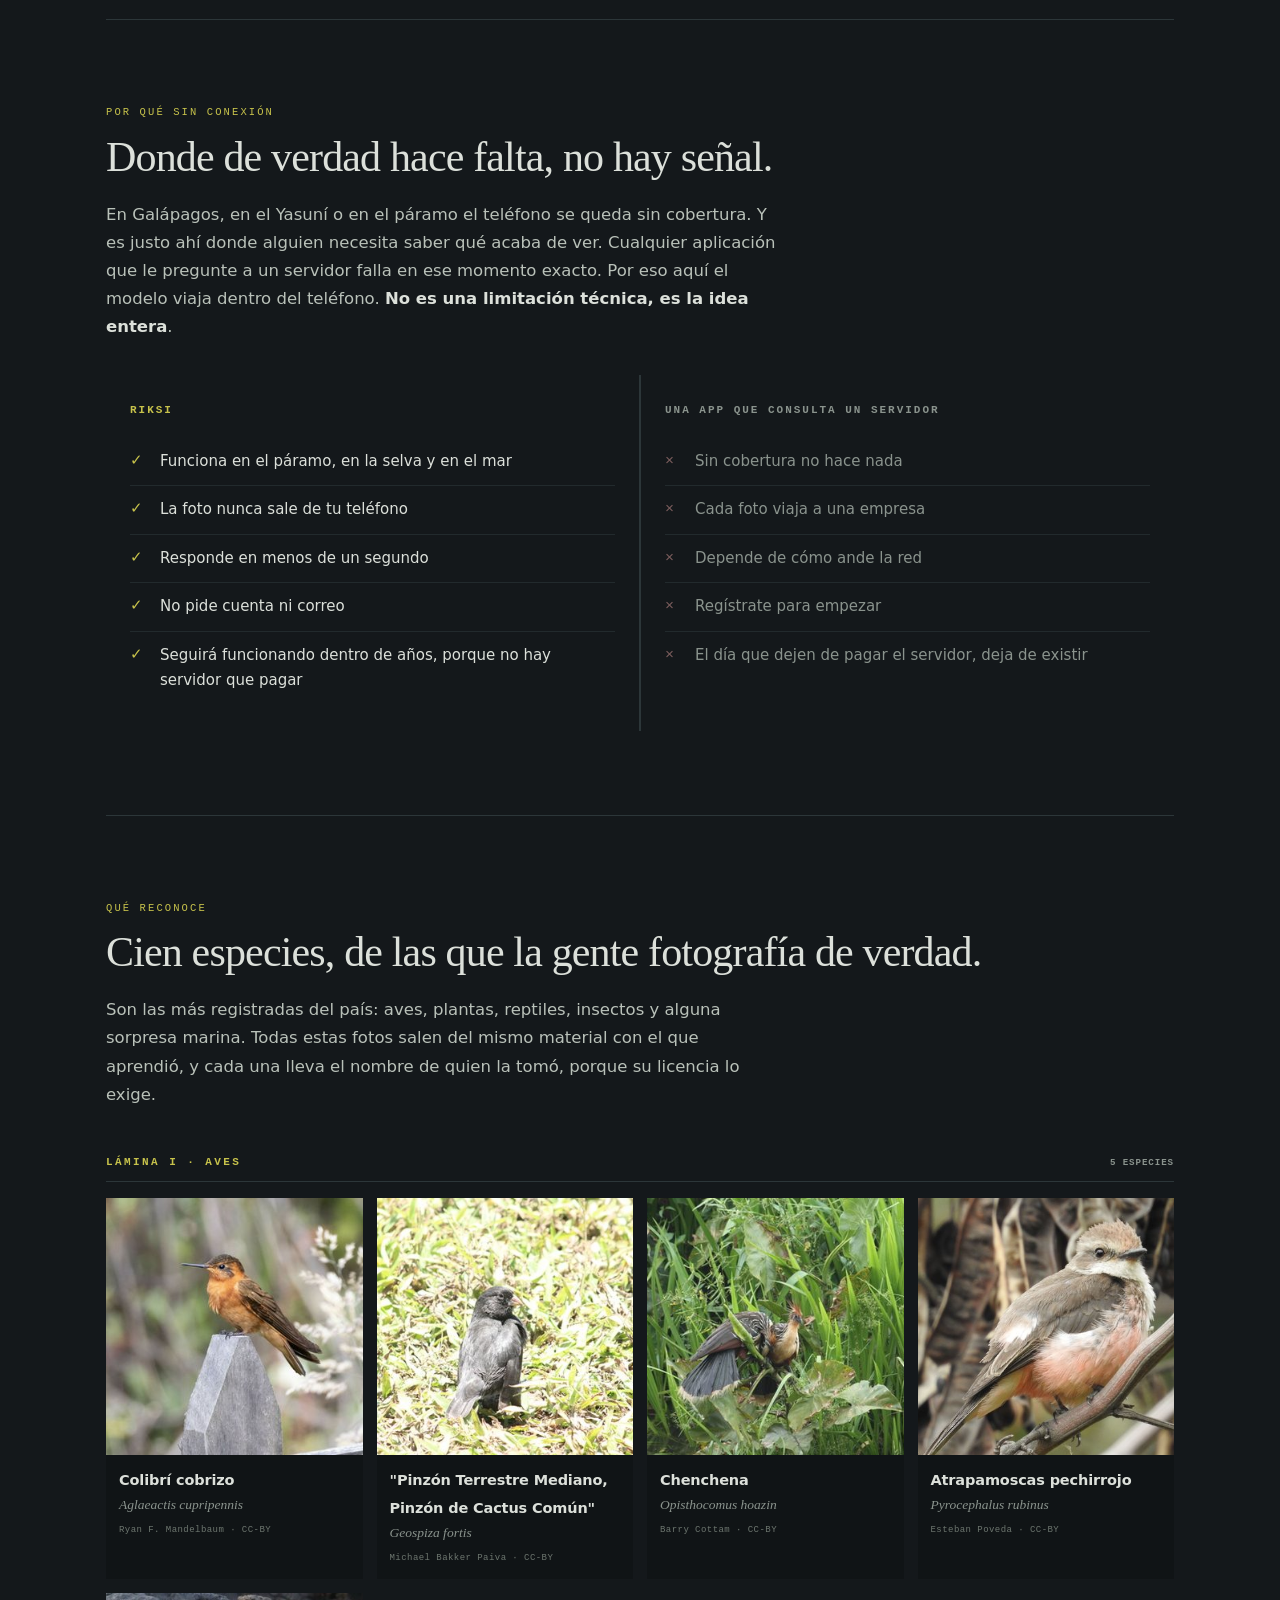
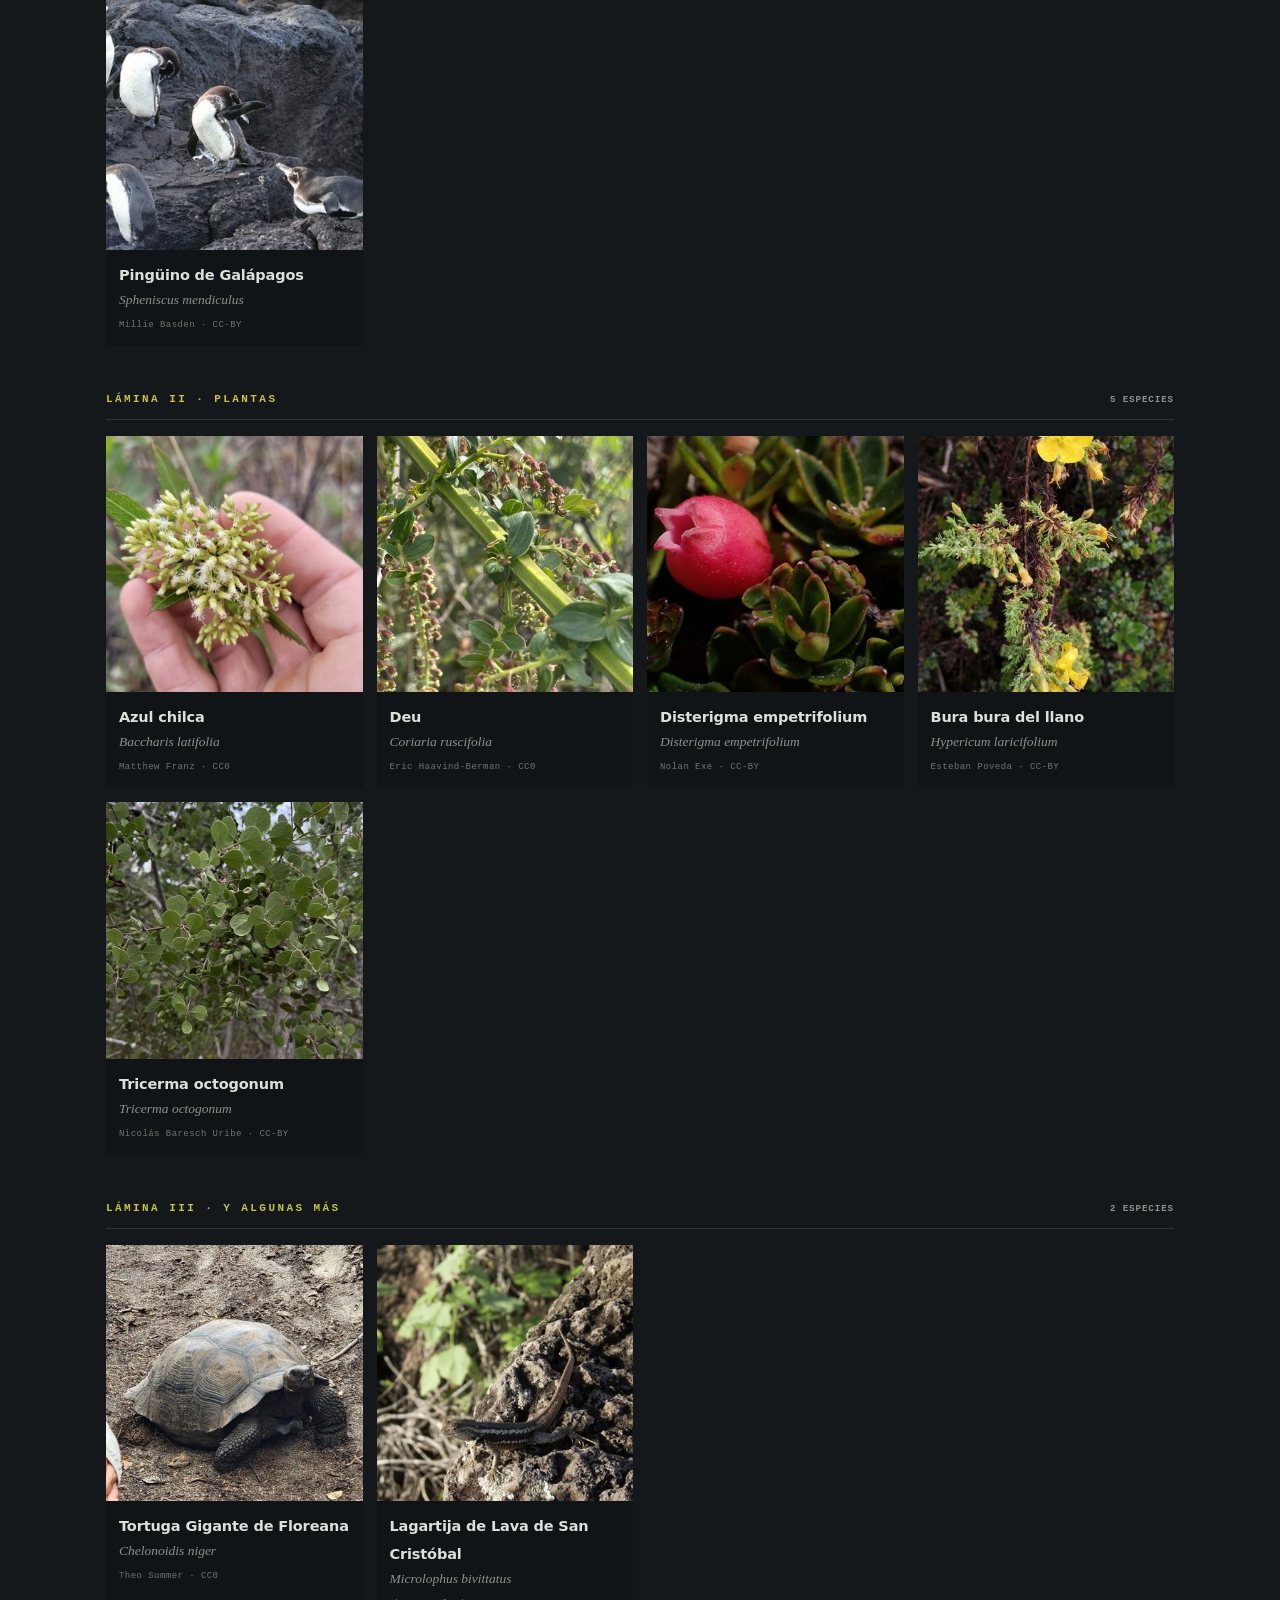
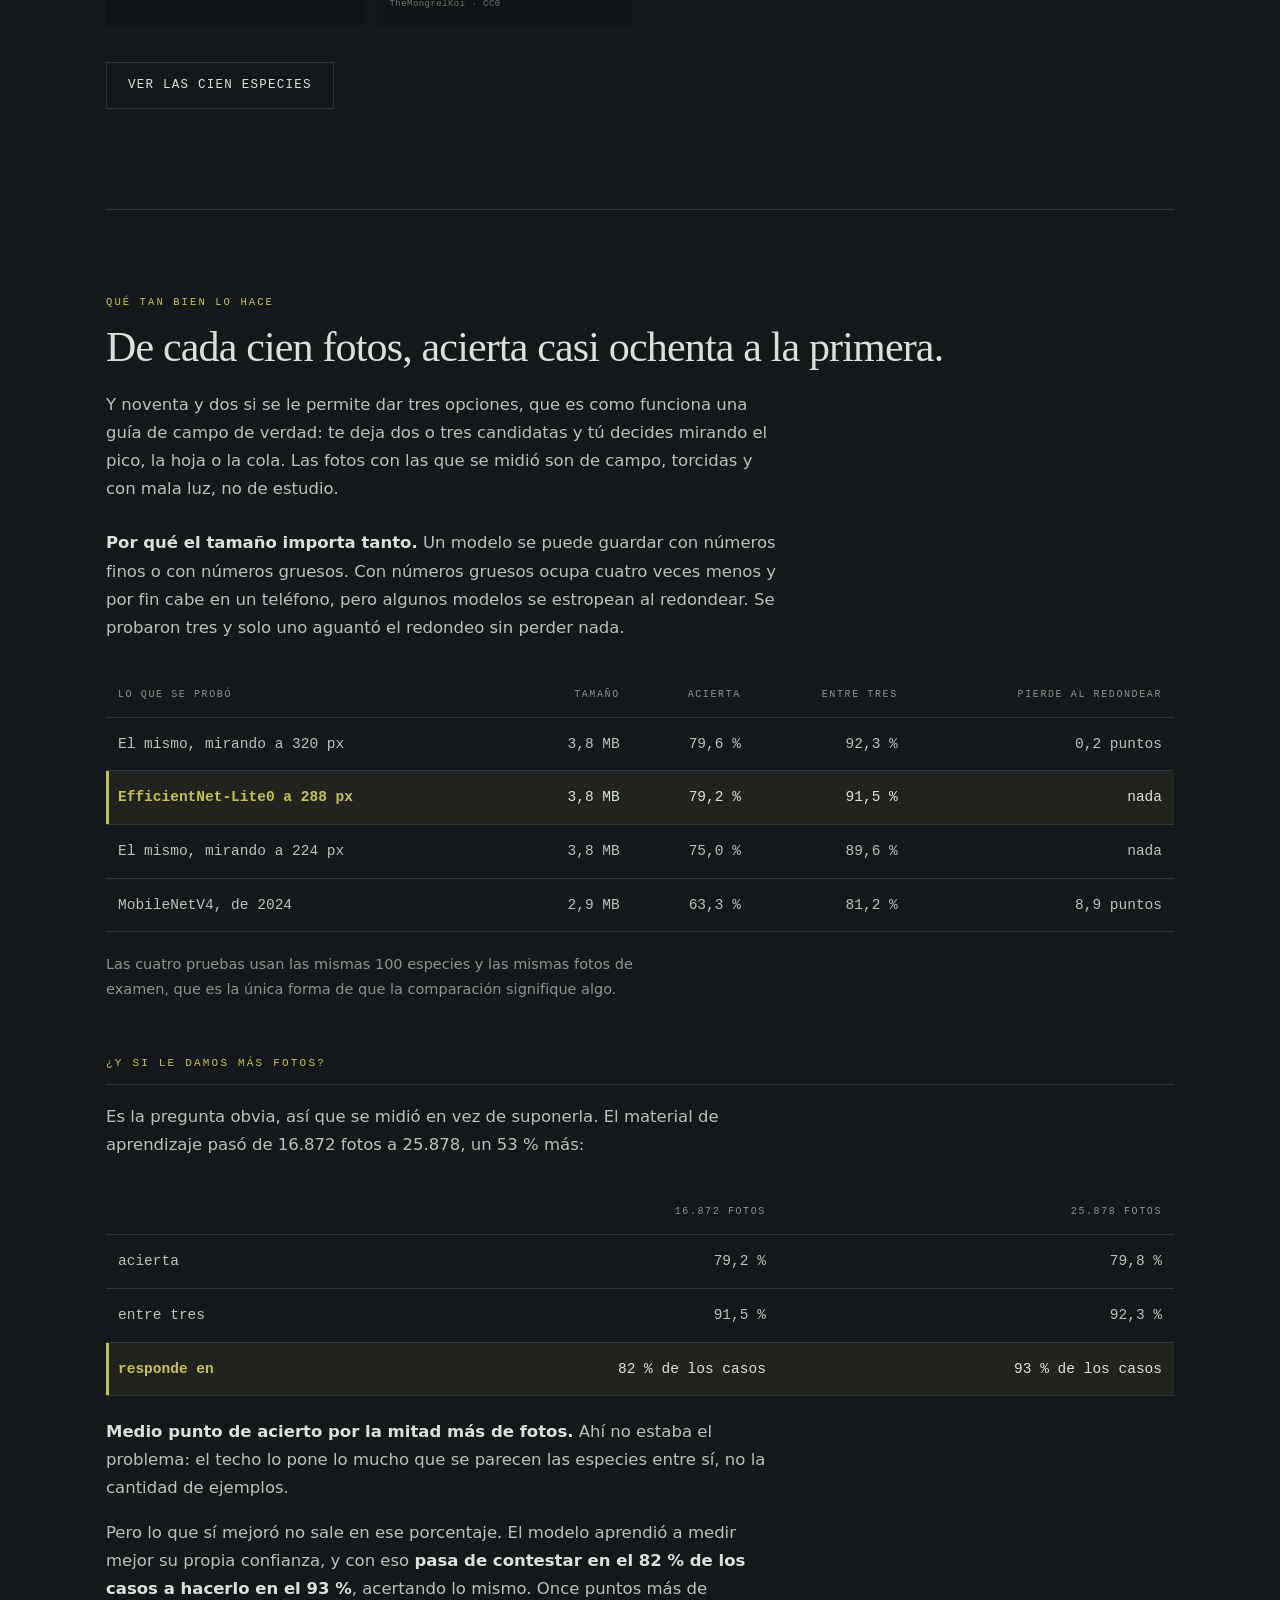
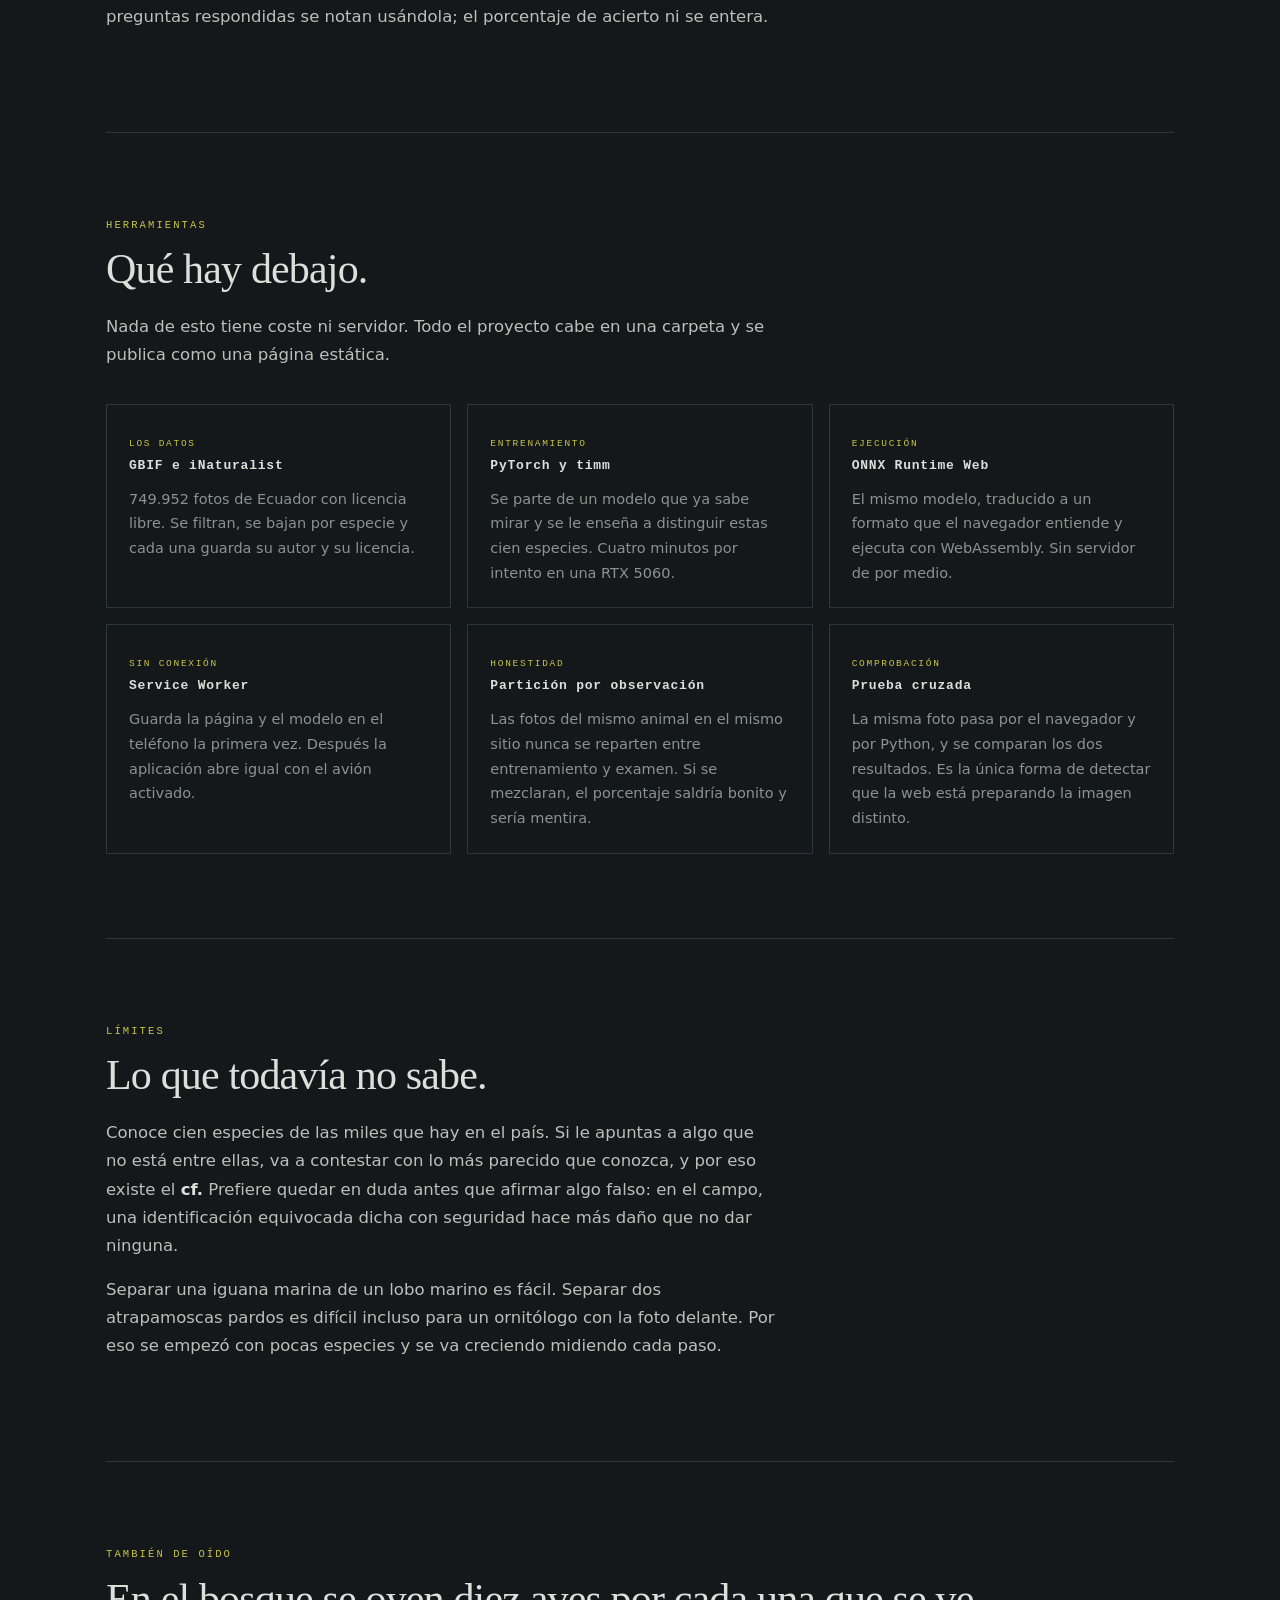
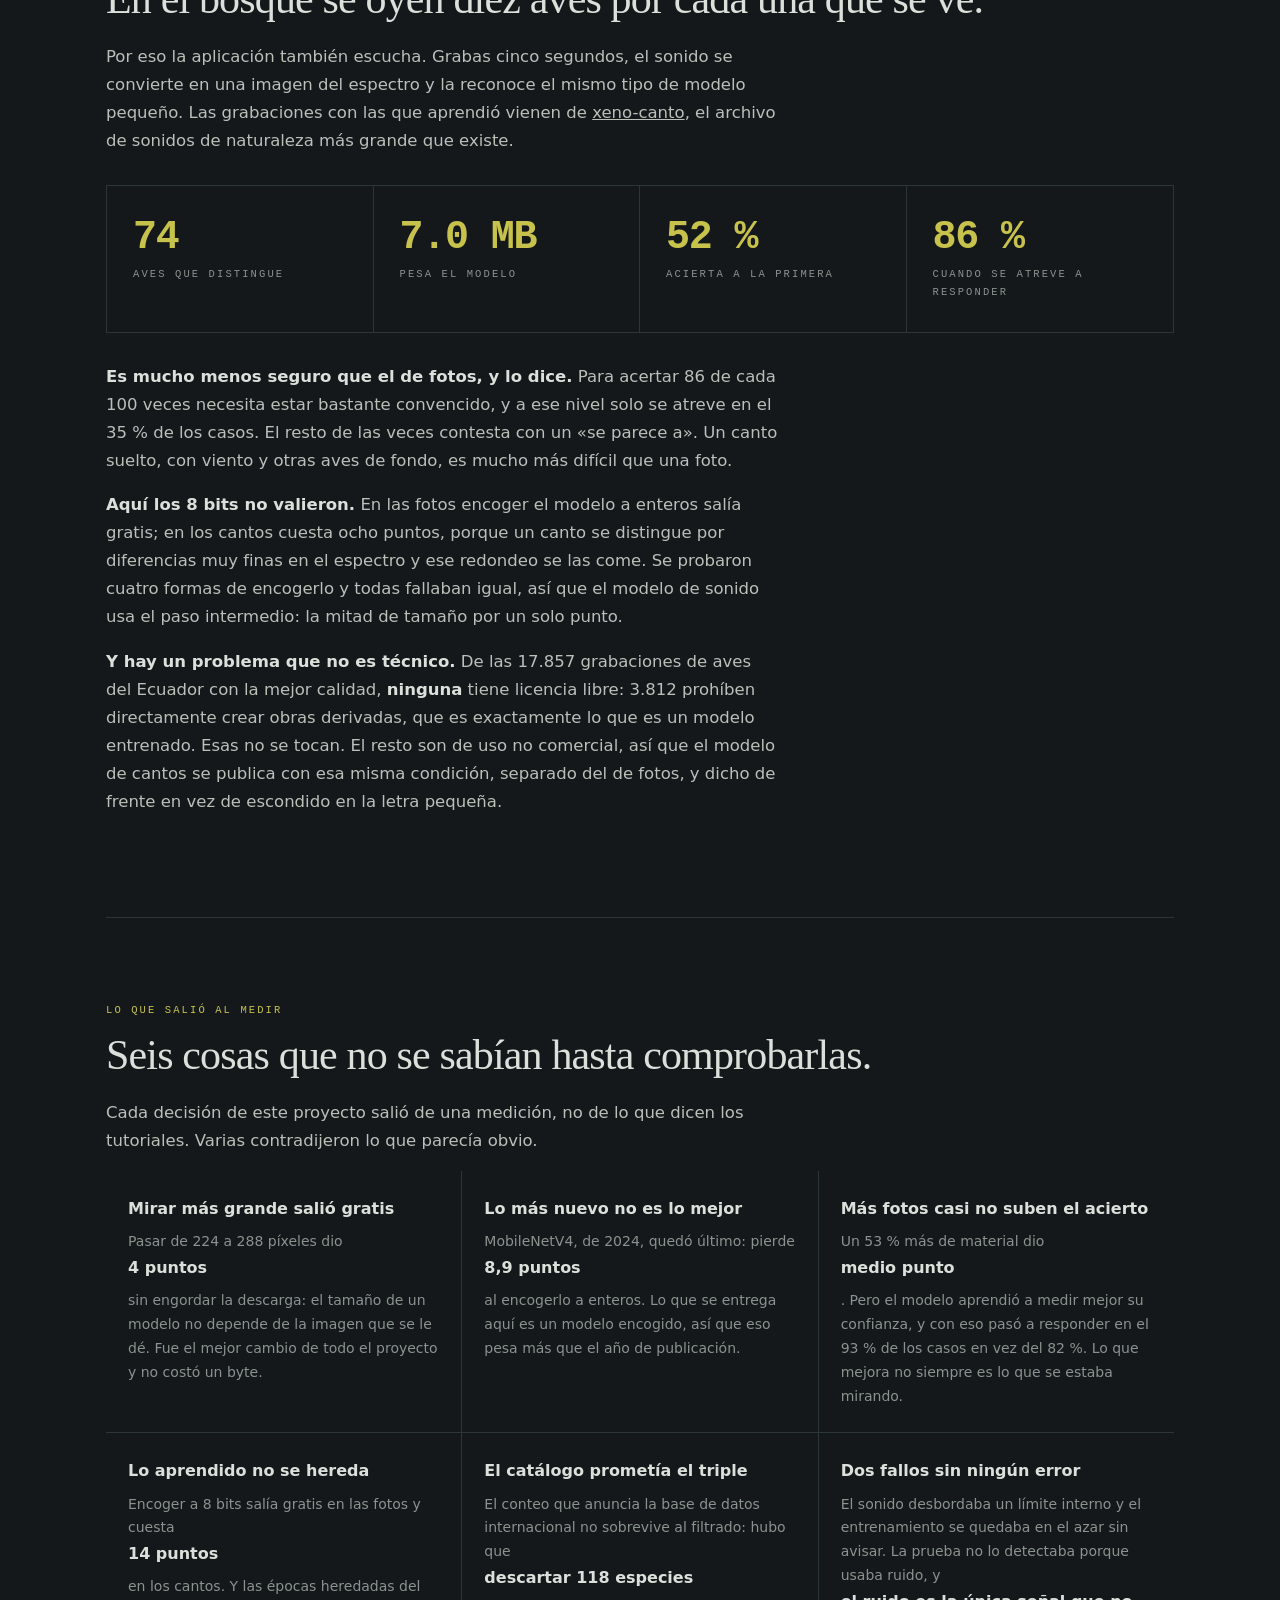
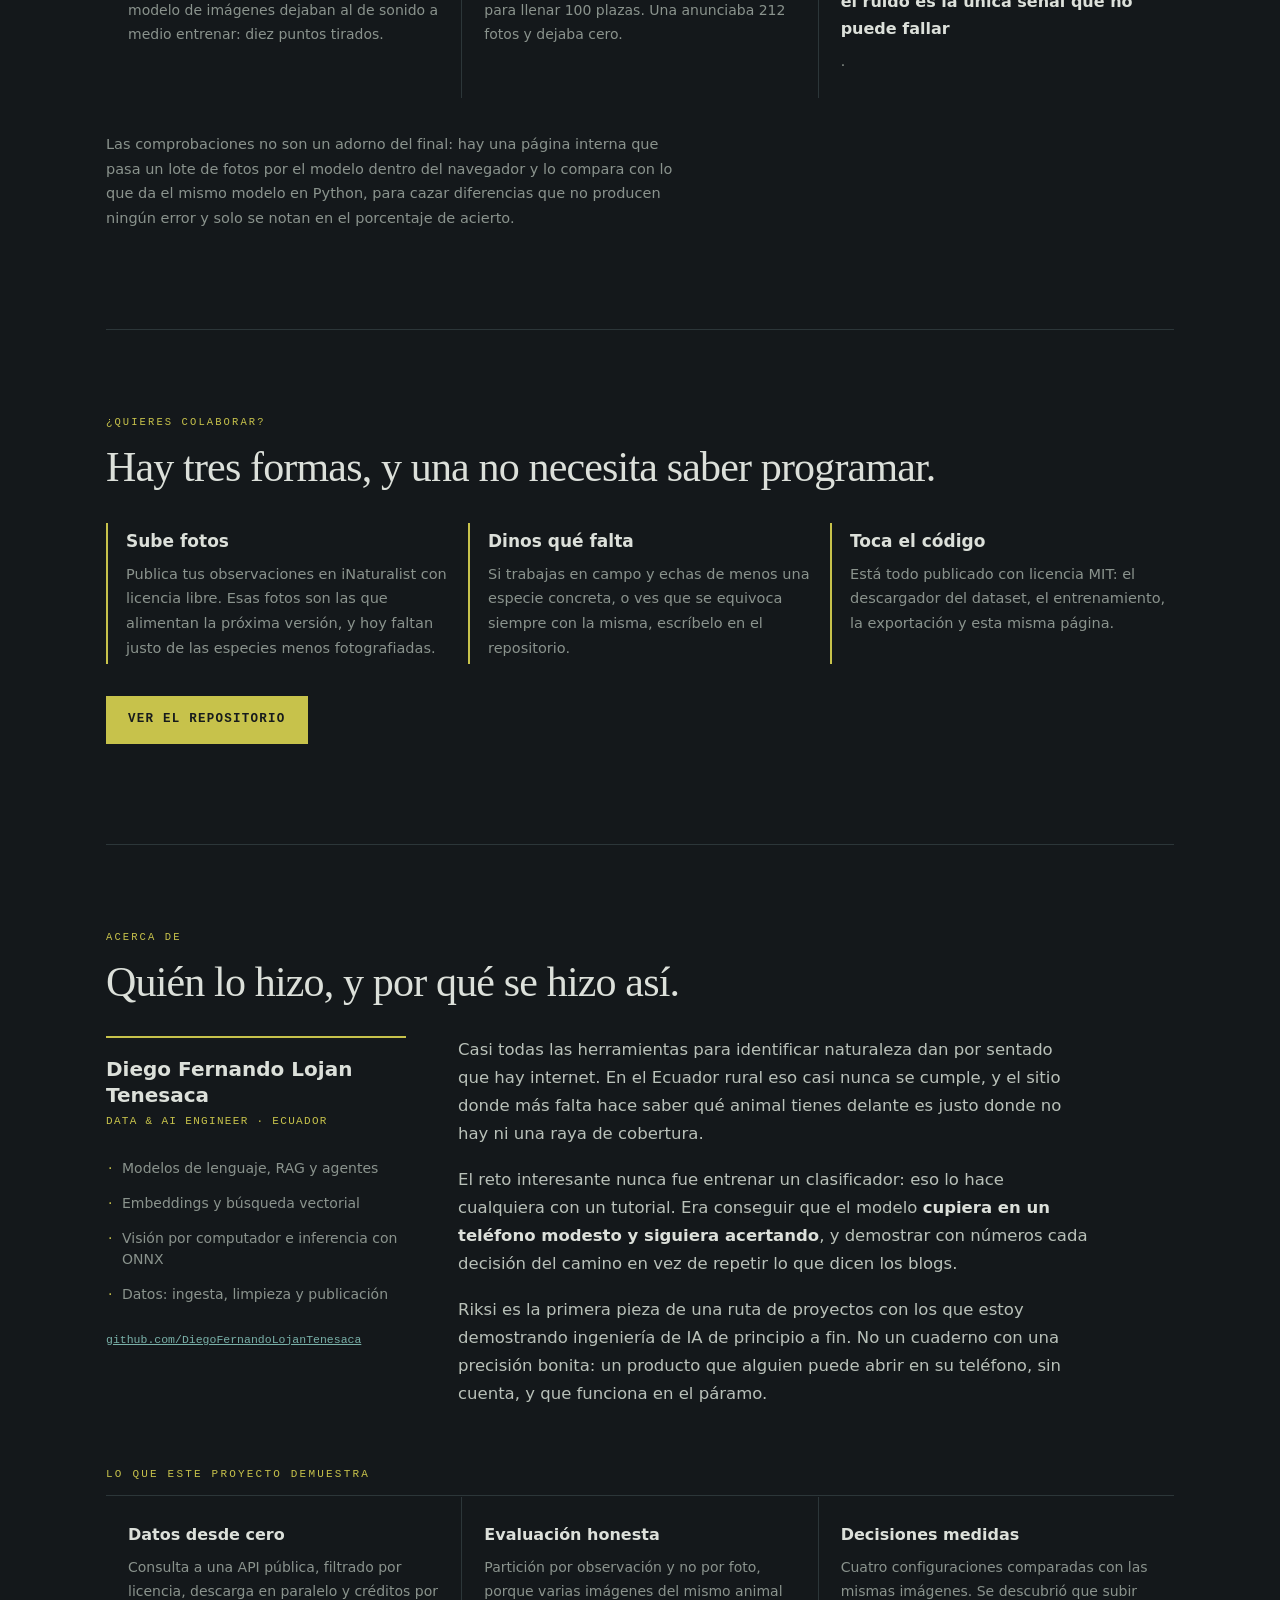
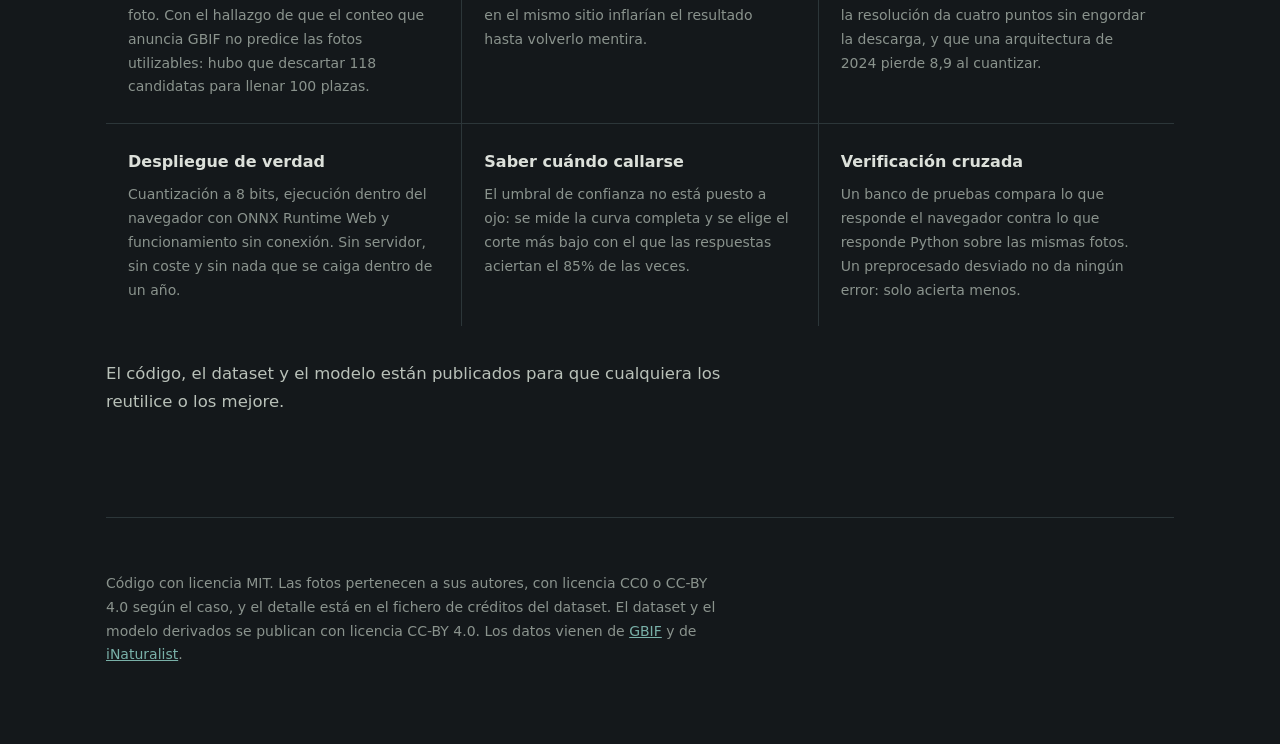
==== commit 8a0483a3: "El chat queda conectado al agente en Northflank Yachaq corre en p01--yachaq--cy89s24rhlmp.code.run c" ====
--- a/docs/index.html
+++ b/docs/index.html
@@ -584,7 +584,7 @@
      Vacío = apagado en producción, y la página funciona igual mientras el
      servidor no esté publicado. En localhost el chat se enciende solo contra
      127.0.0.1:8000, así que para desarrollar no hay que tocar esta línea. -->
-<script>window.YACHAQ_API = "";</script>
+<script>window.YACHAQ_API = "https://p01--yachaq--cy89s24rhlmp.code.run";</script>
 <script src="chat.js" defer></script>
 </body>
 </html>
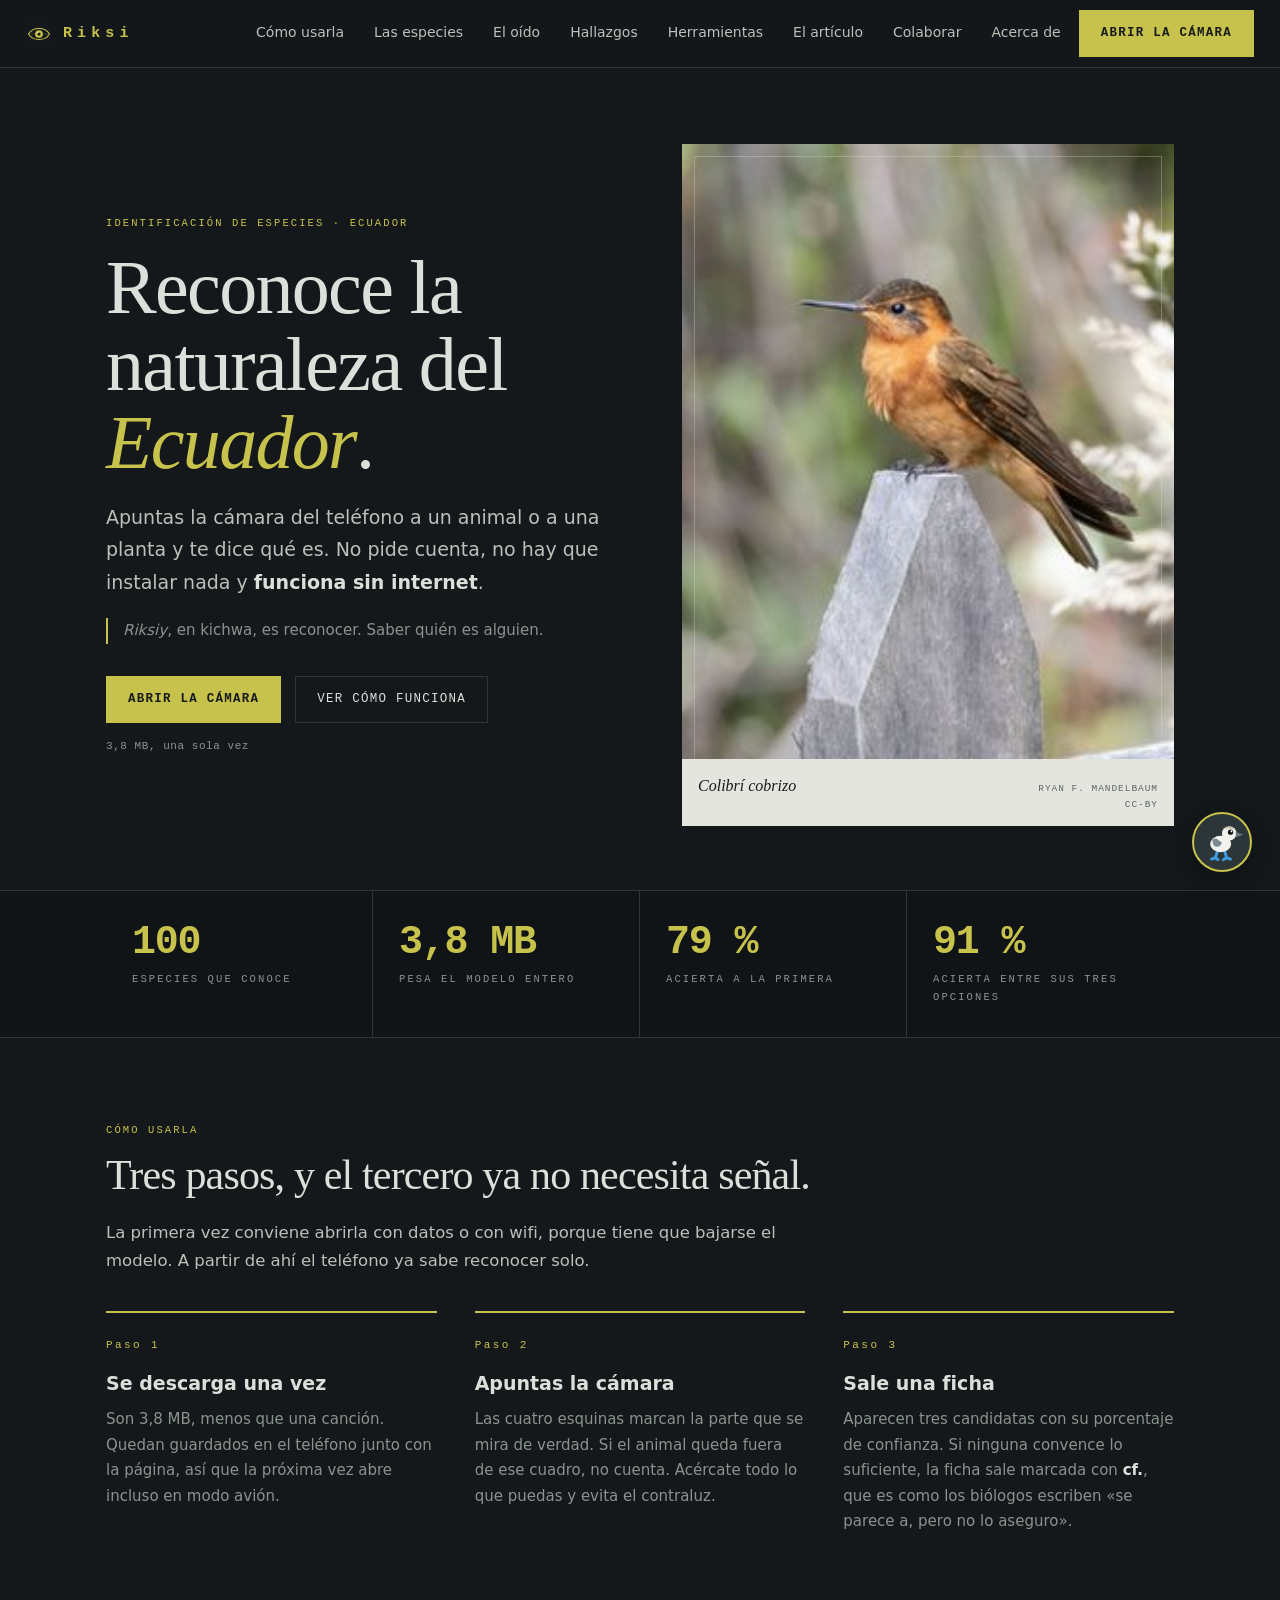
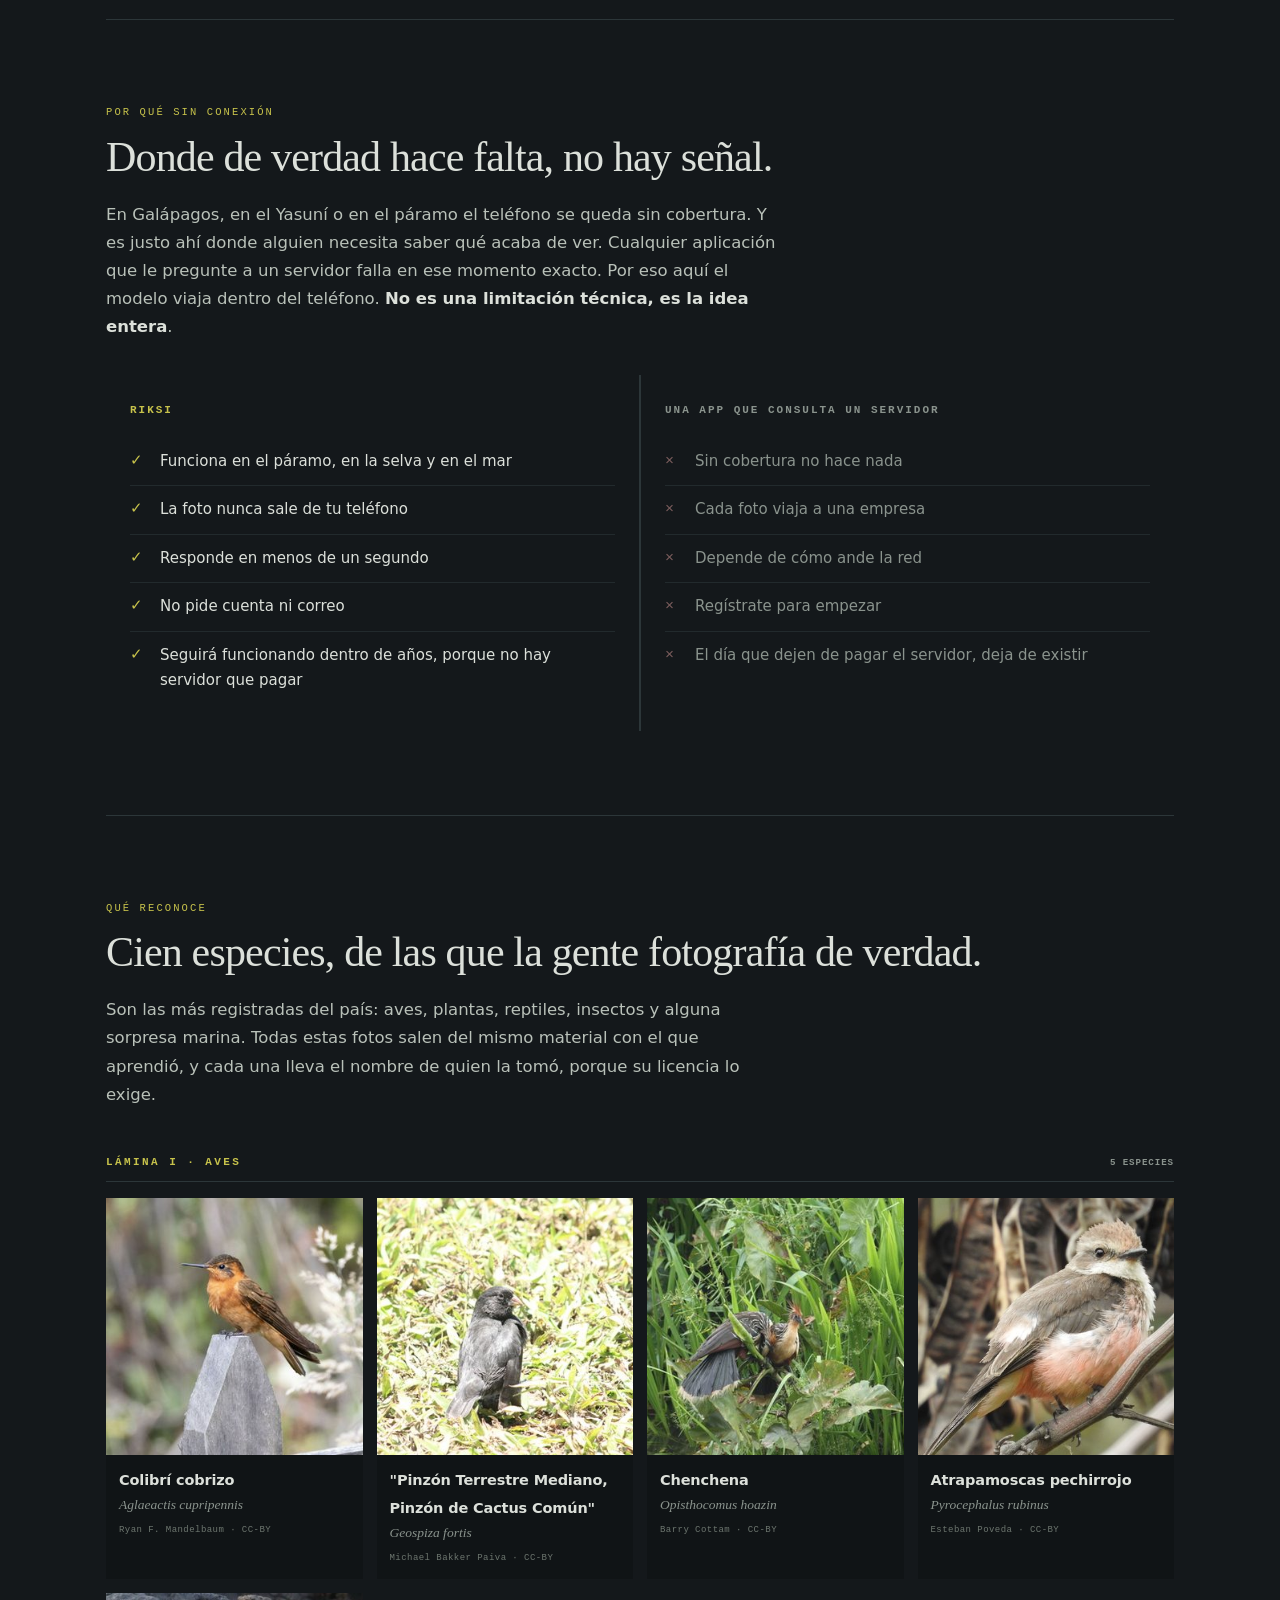
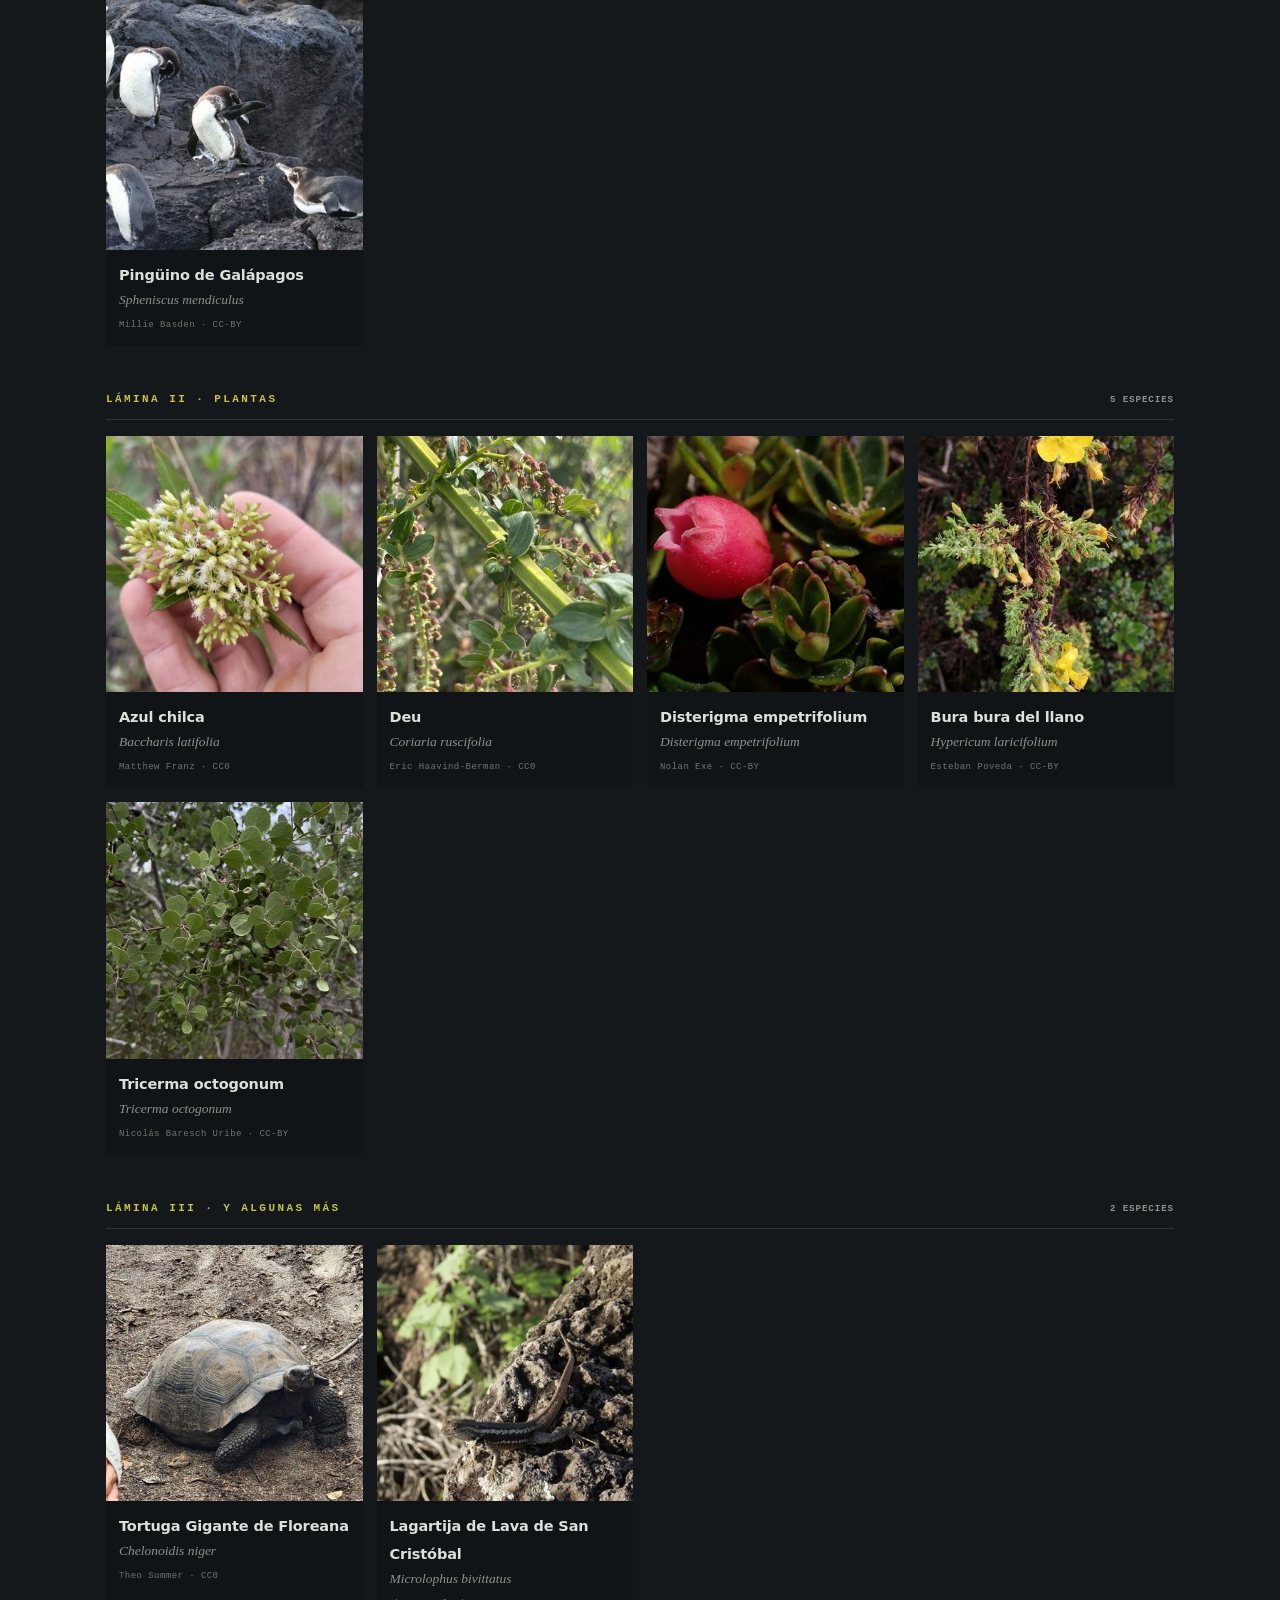
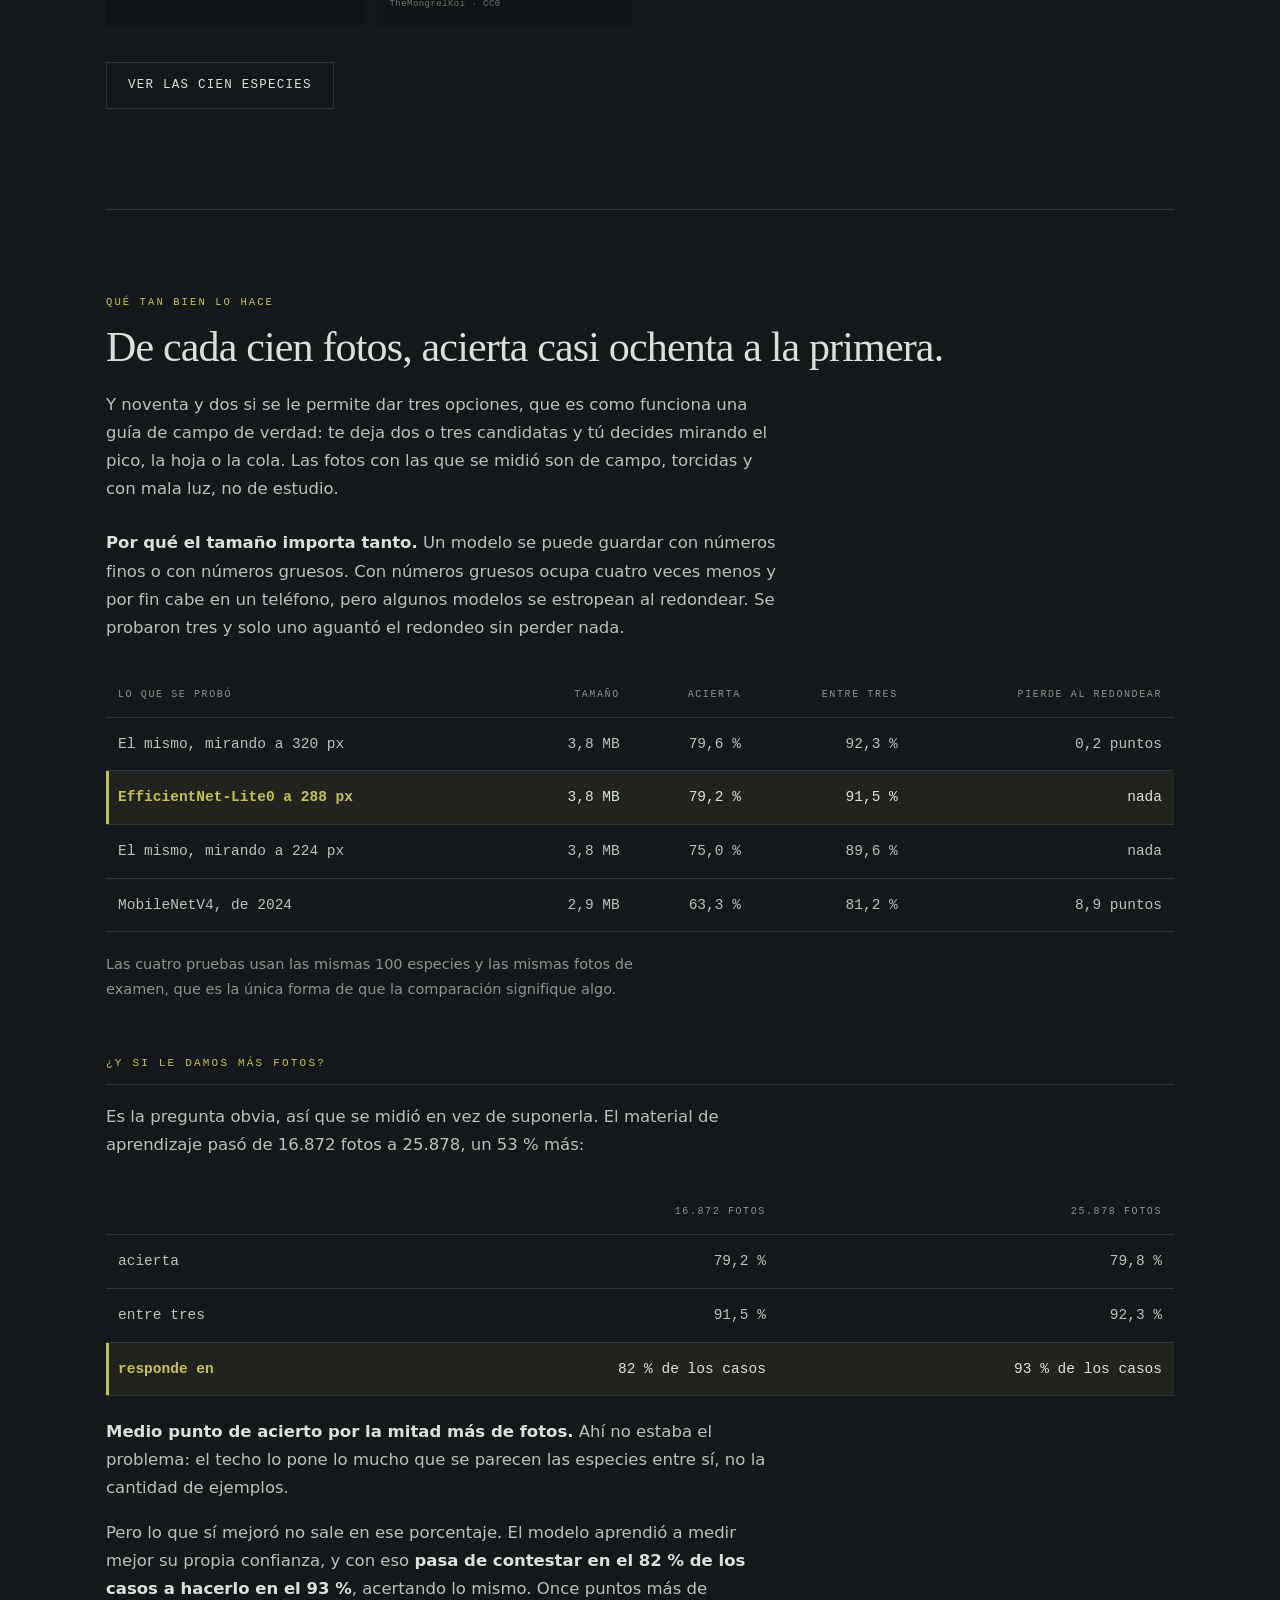
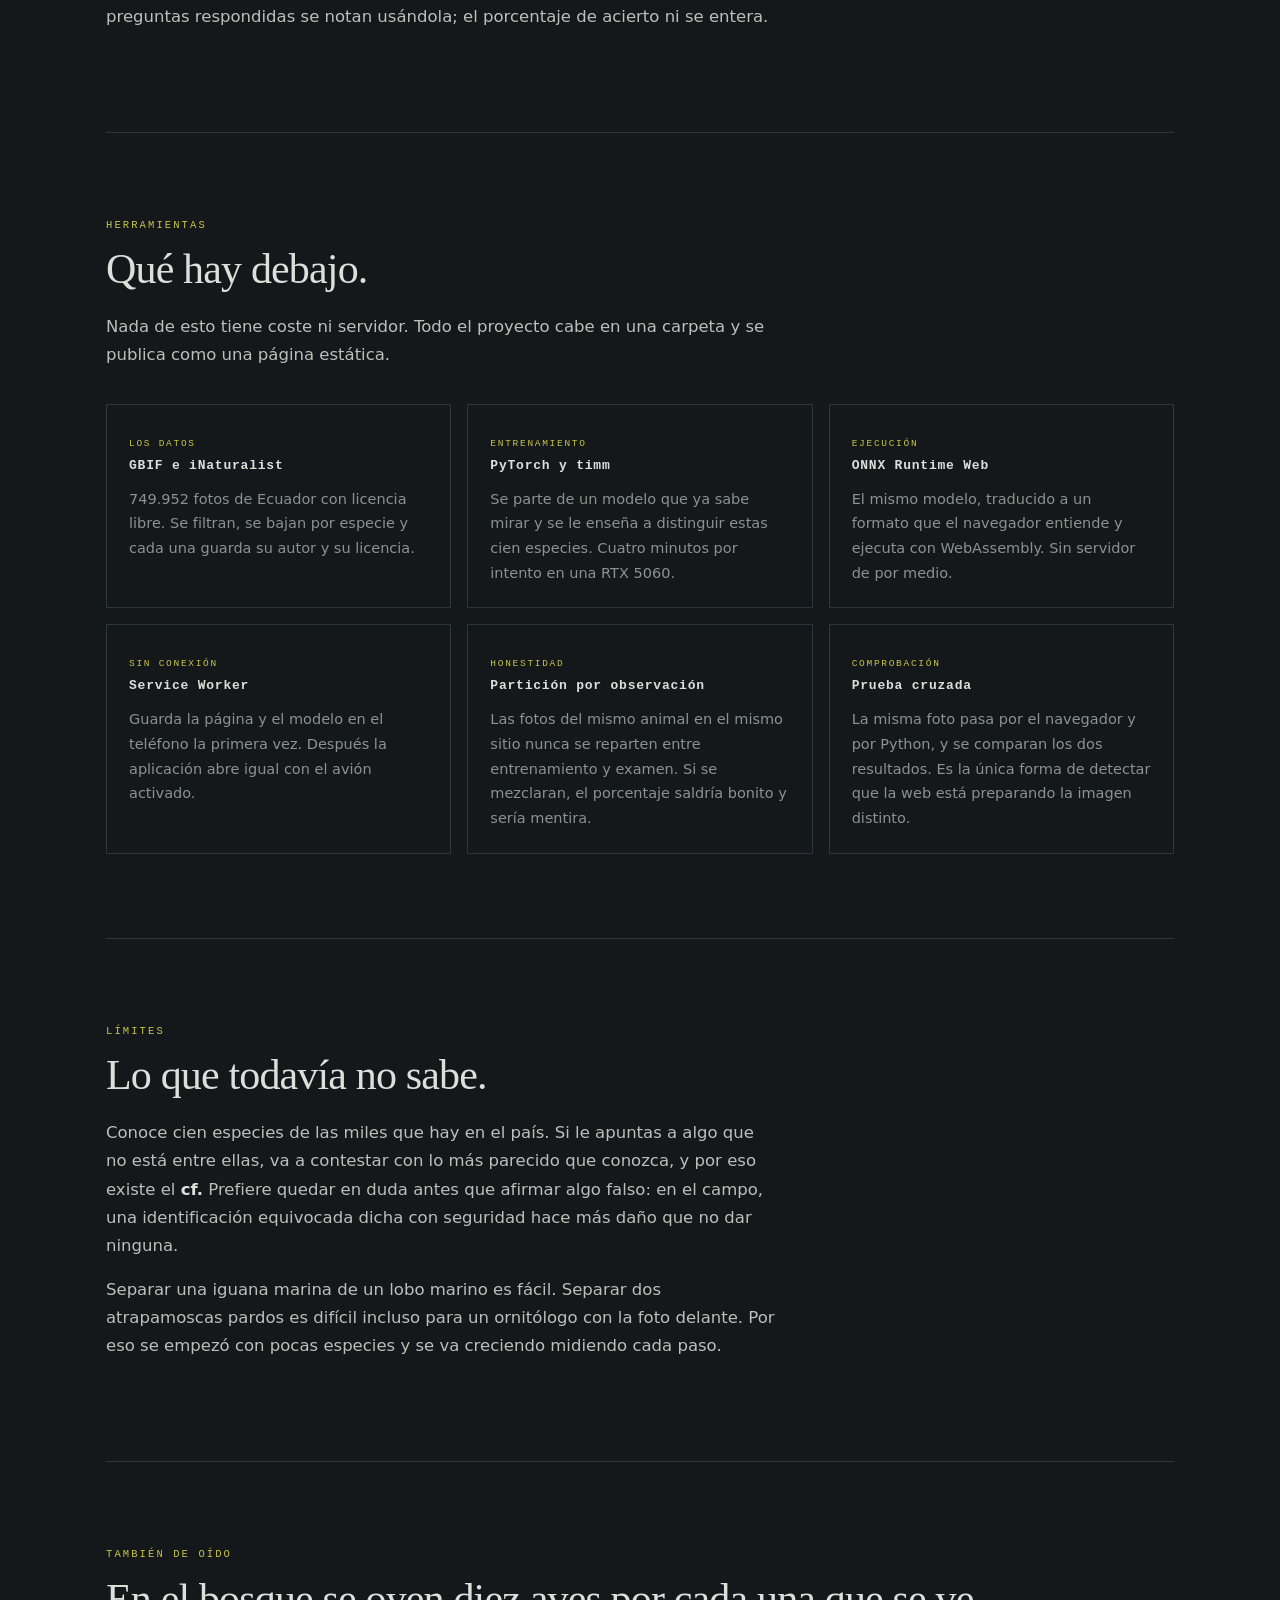
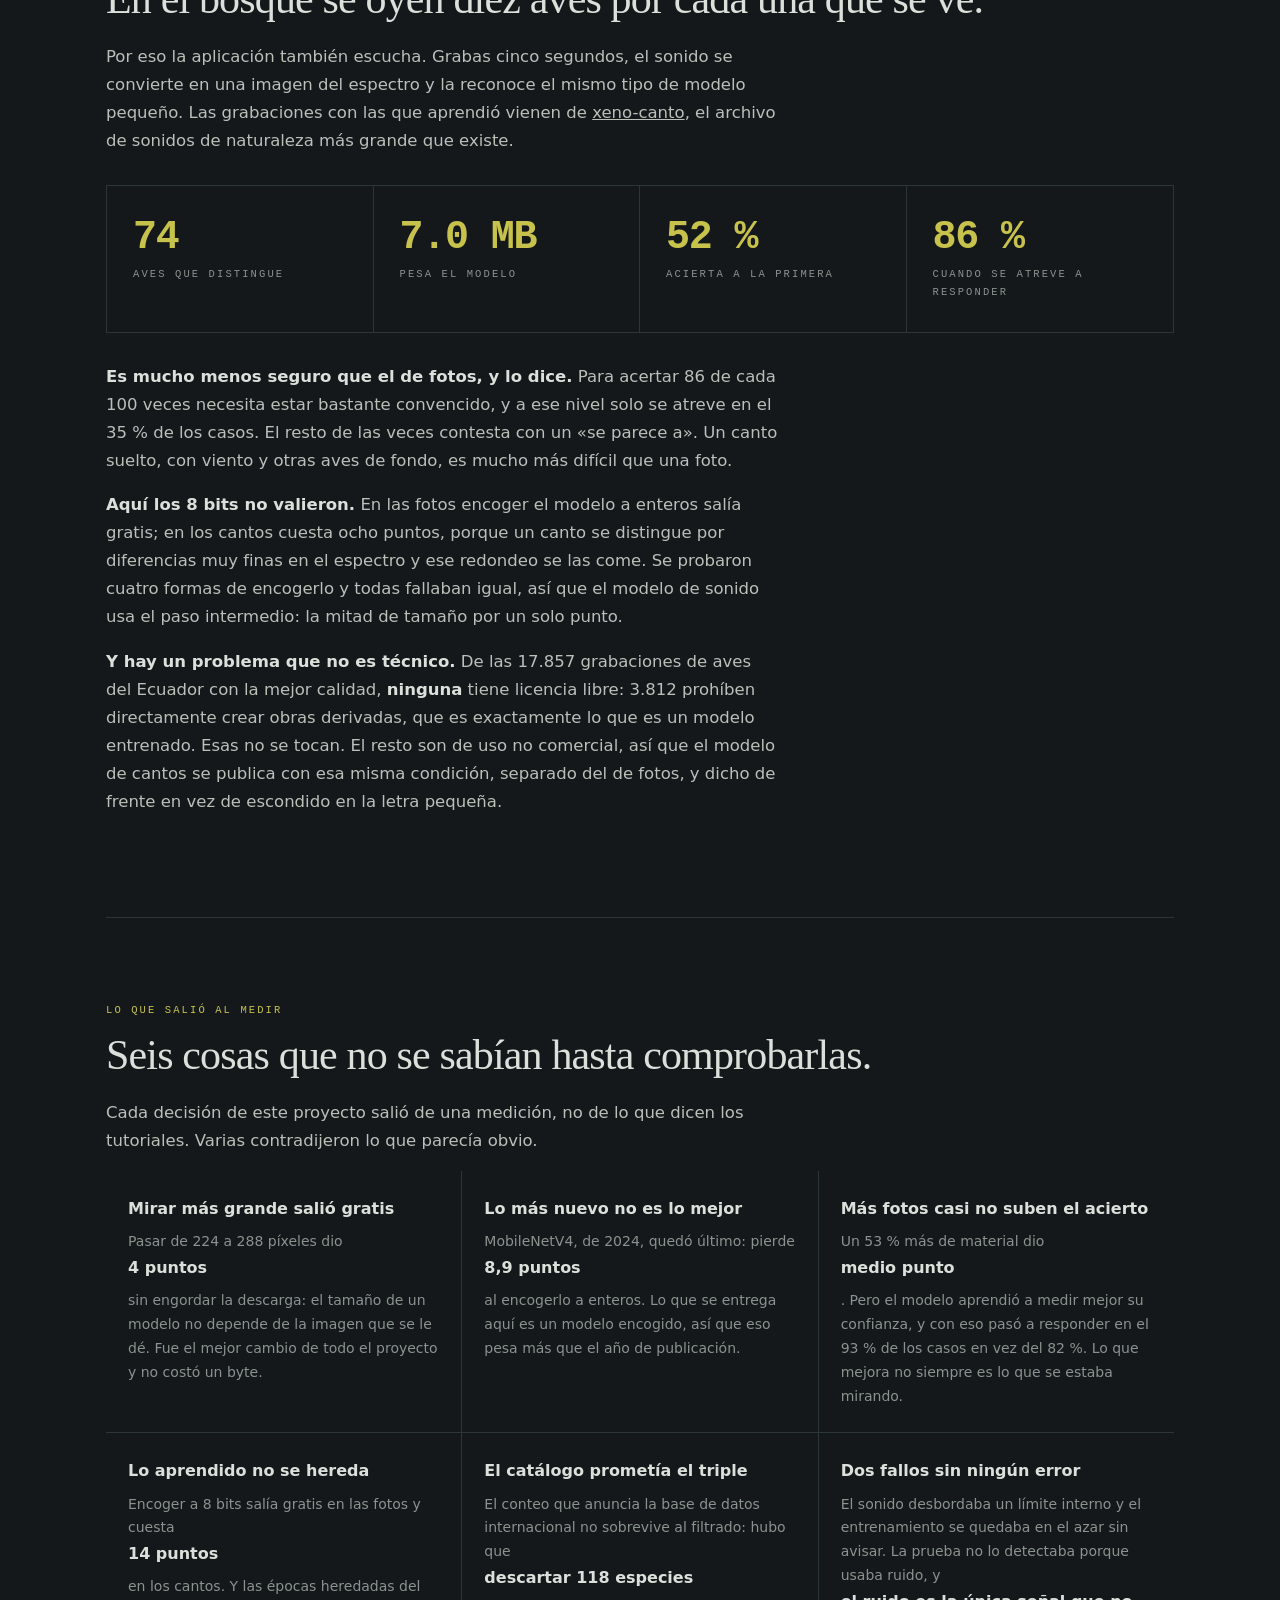
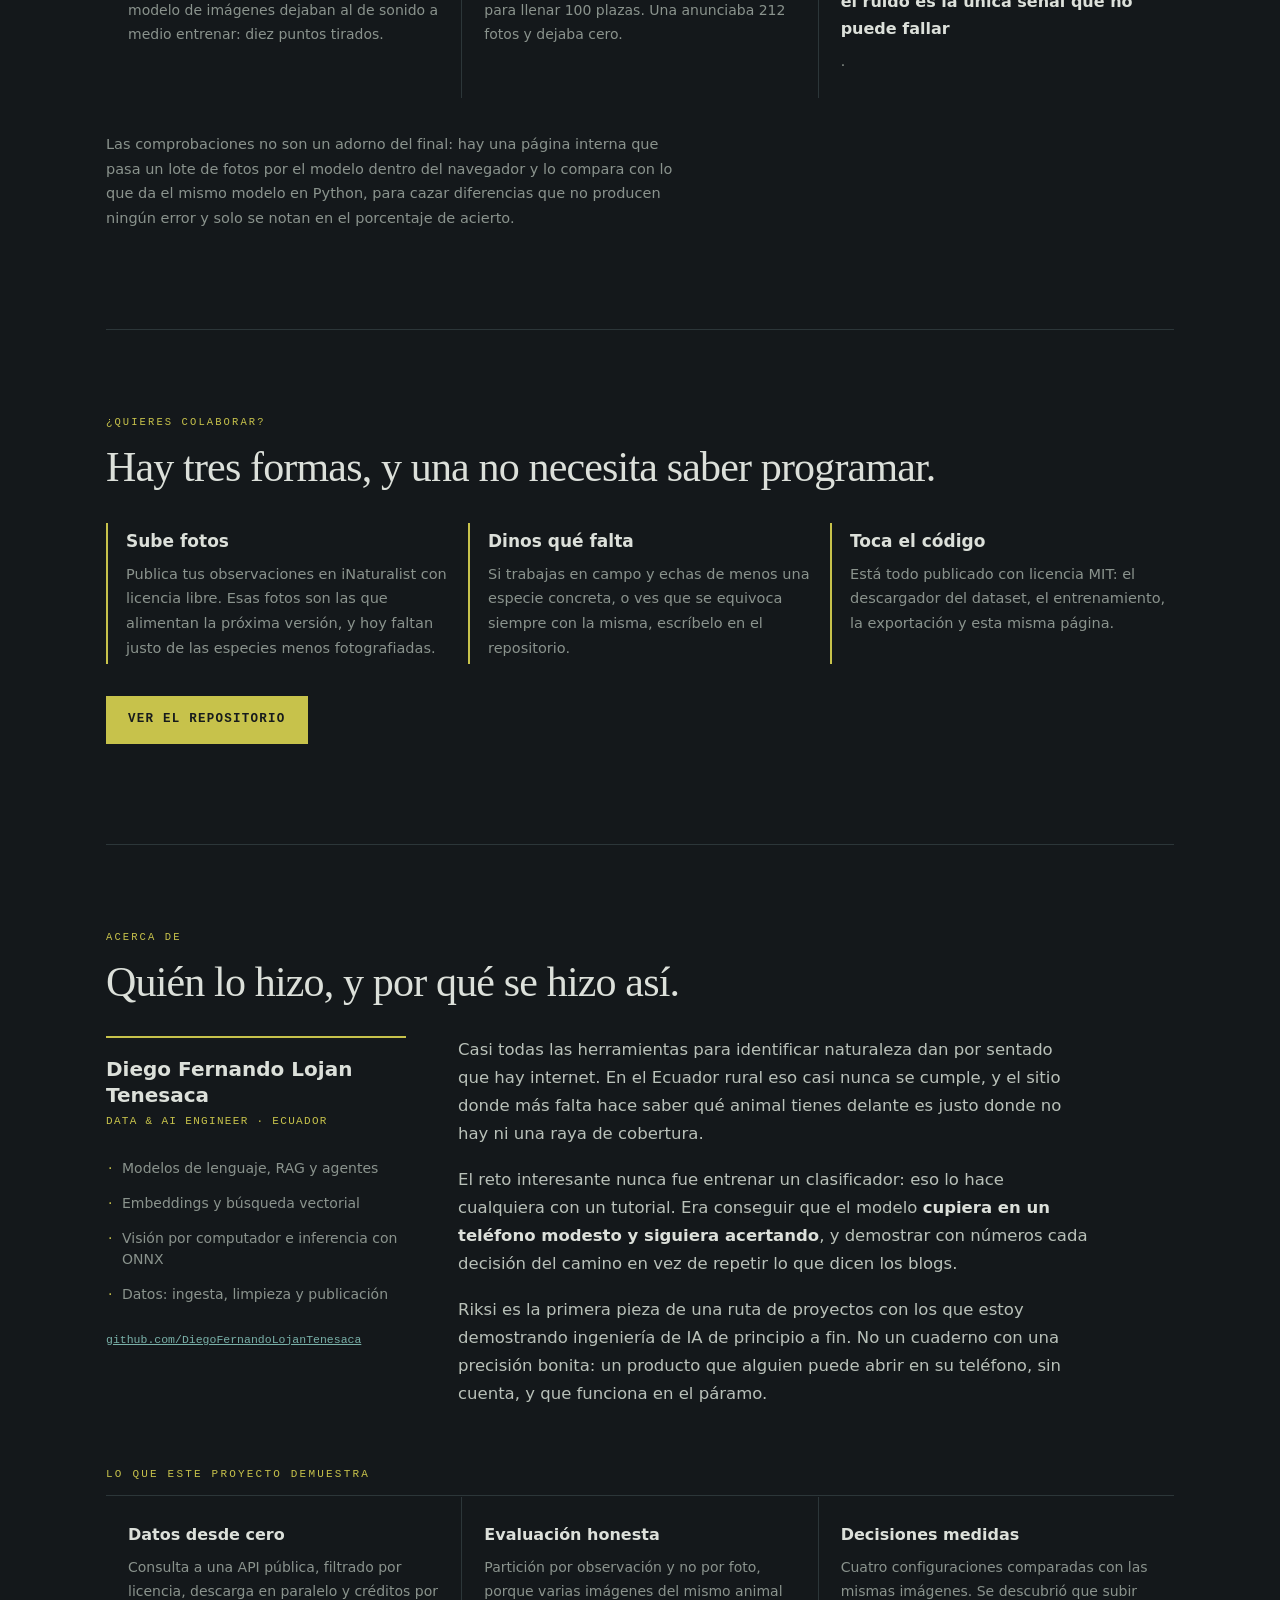
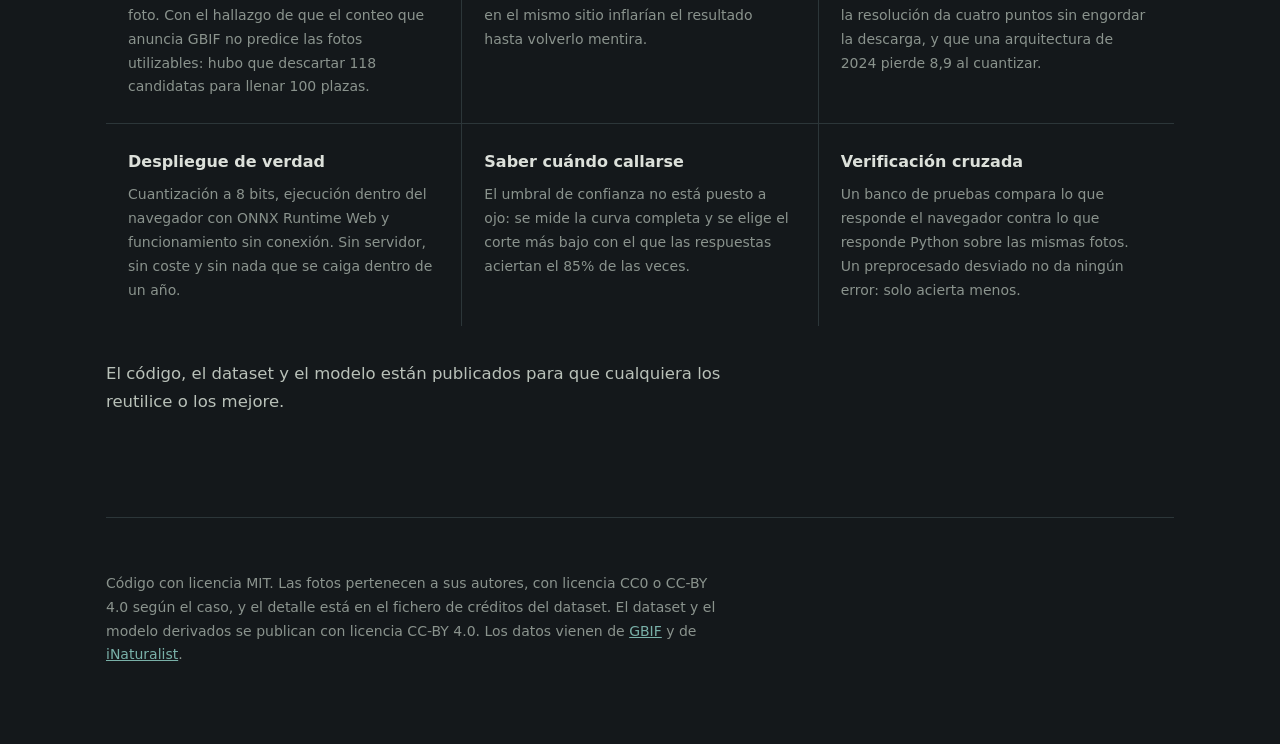
==== commit 1a44ff17: "El post, con seis figuras generadas desde los datos y pagina propia Las figuras no llevan ningun num" ====
--- a/docs/index.html
+++ b/docs/index.html
@@ -48,6 +48,7 @@
     <a href="#oido">El oído</a>
     <a href="#hallazgos">Hallazgos</a>
     <a href="#herramientas">Herramientas</a>
+    <a href="articulo.html">El artículo</a>
     <a href="#colaborar">Colaborar</a>
     <a href="#acerca">Acerca de</a>
   </nav>
